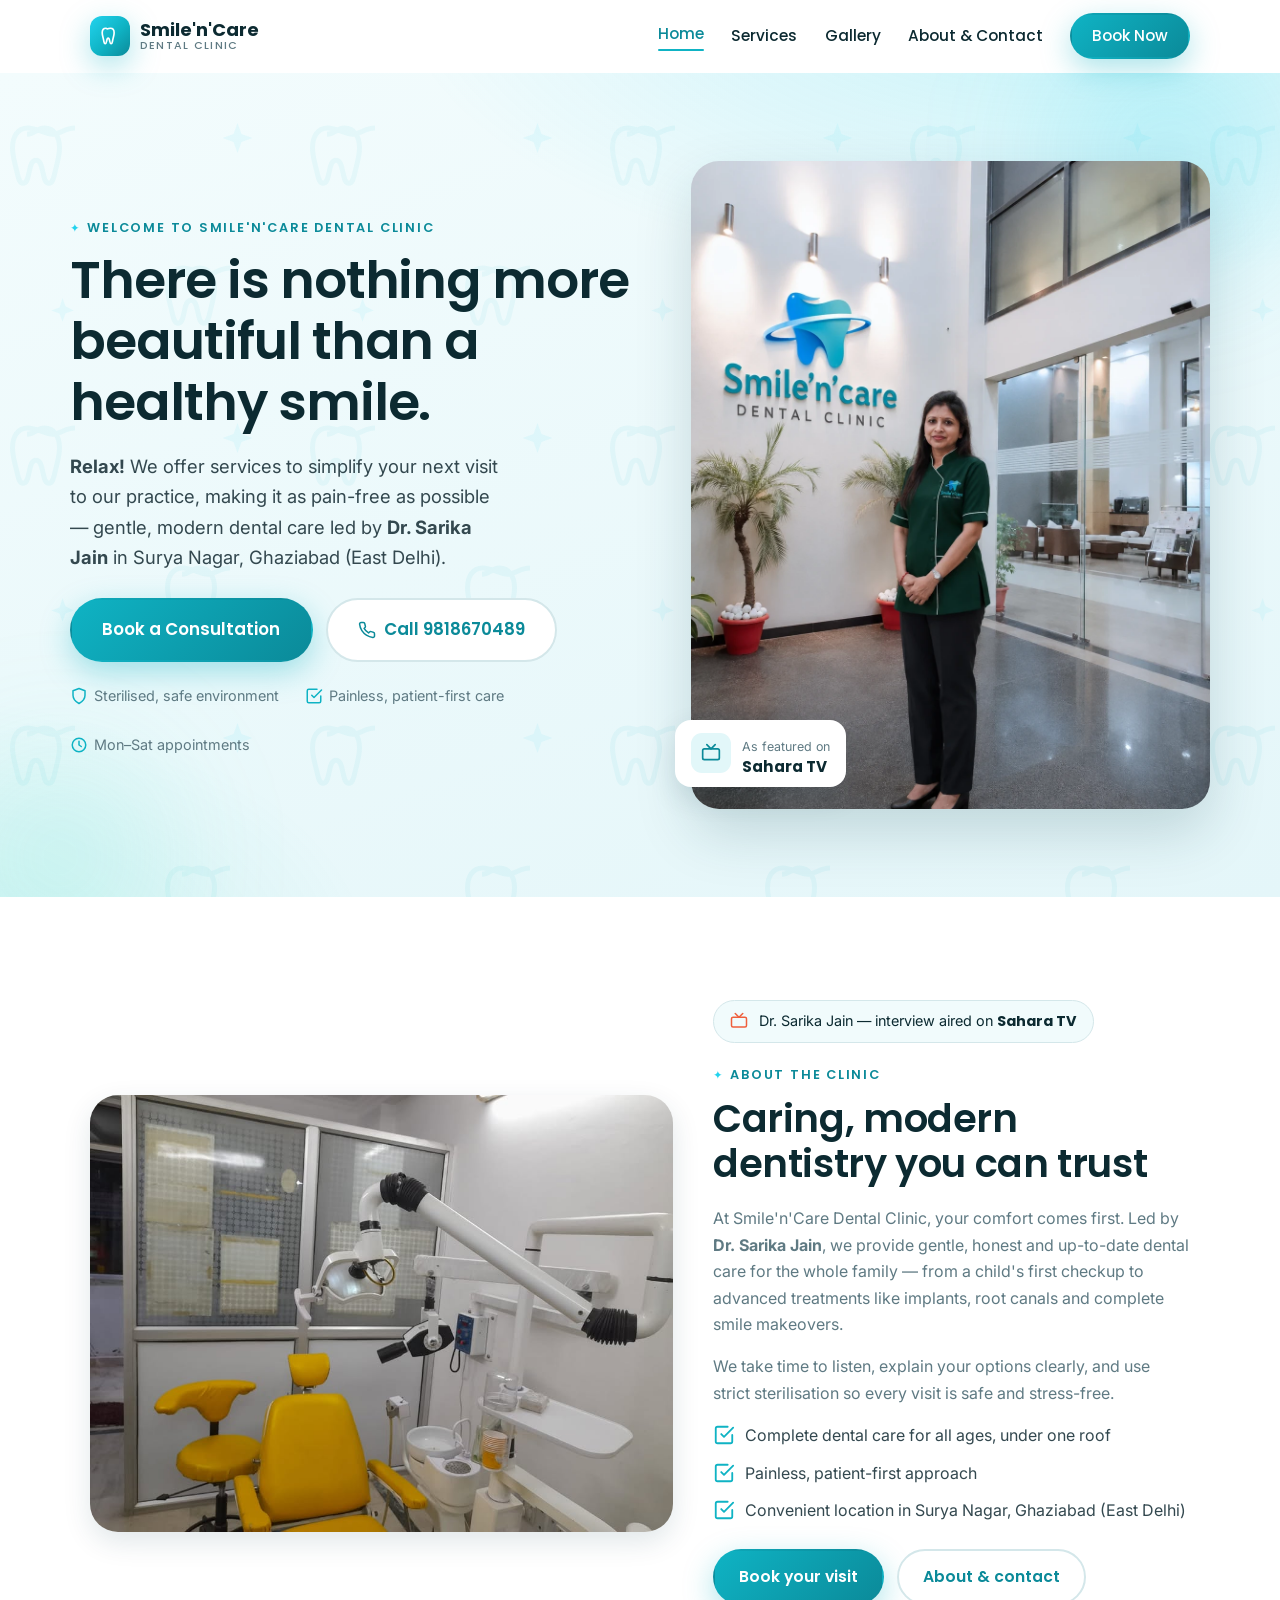
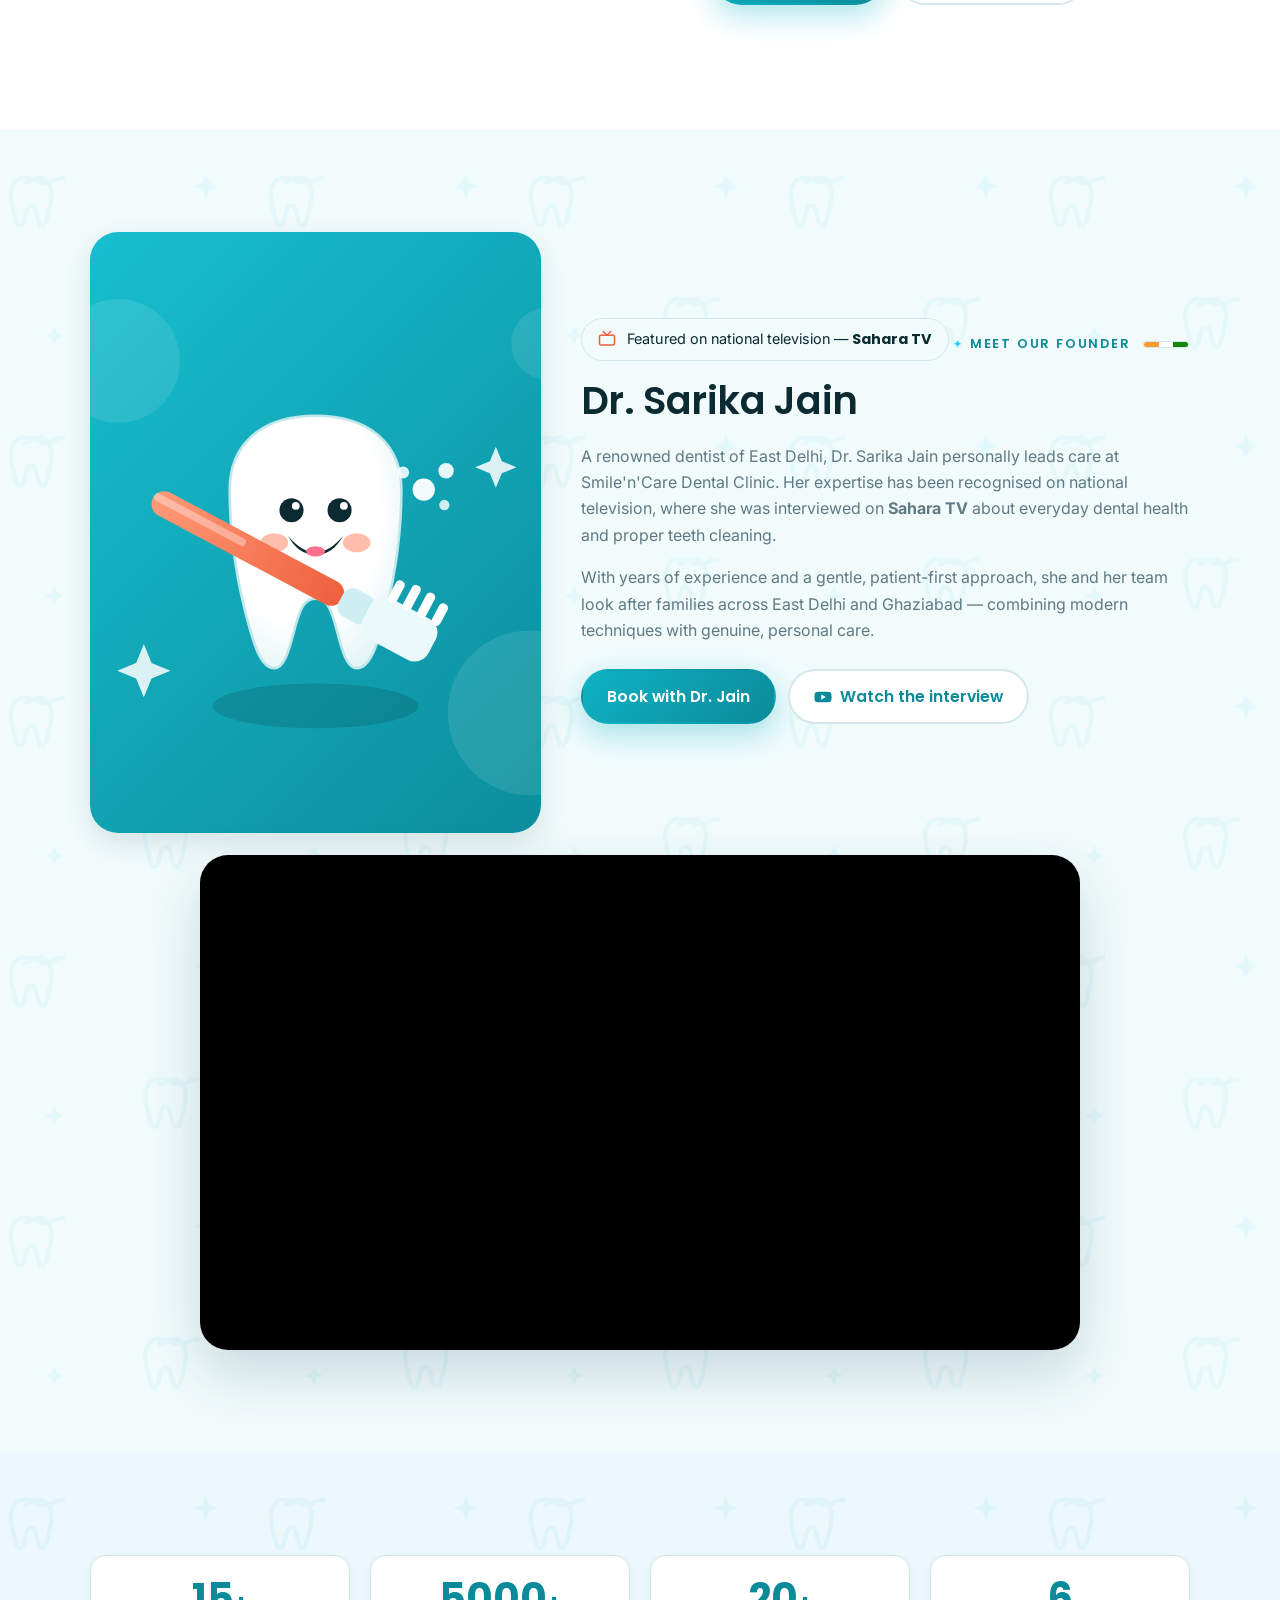
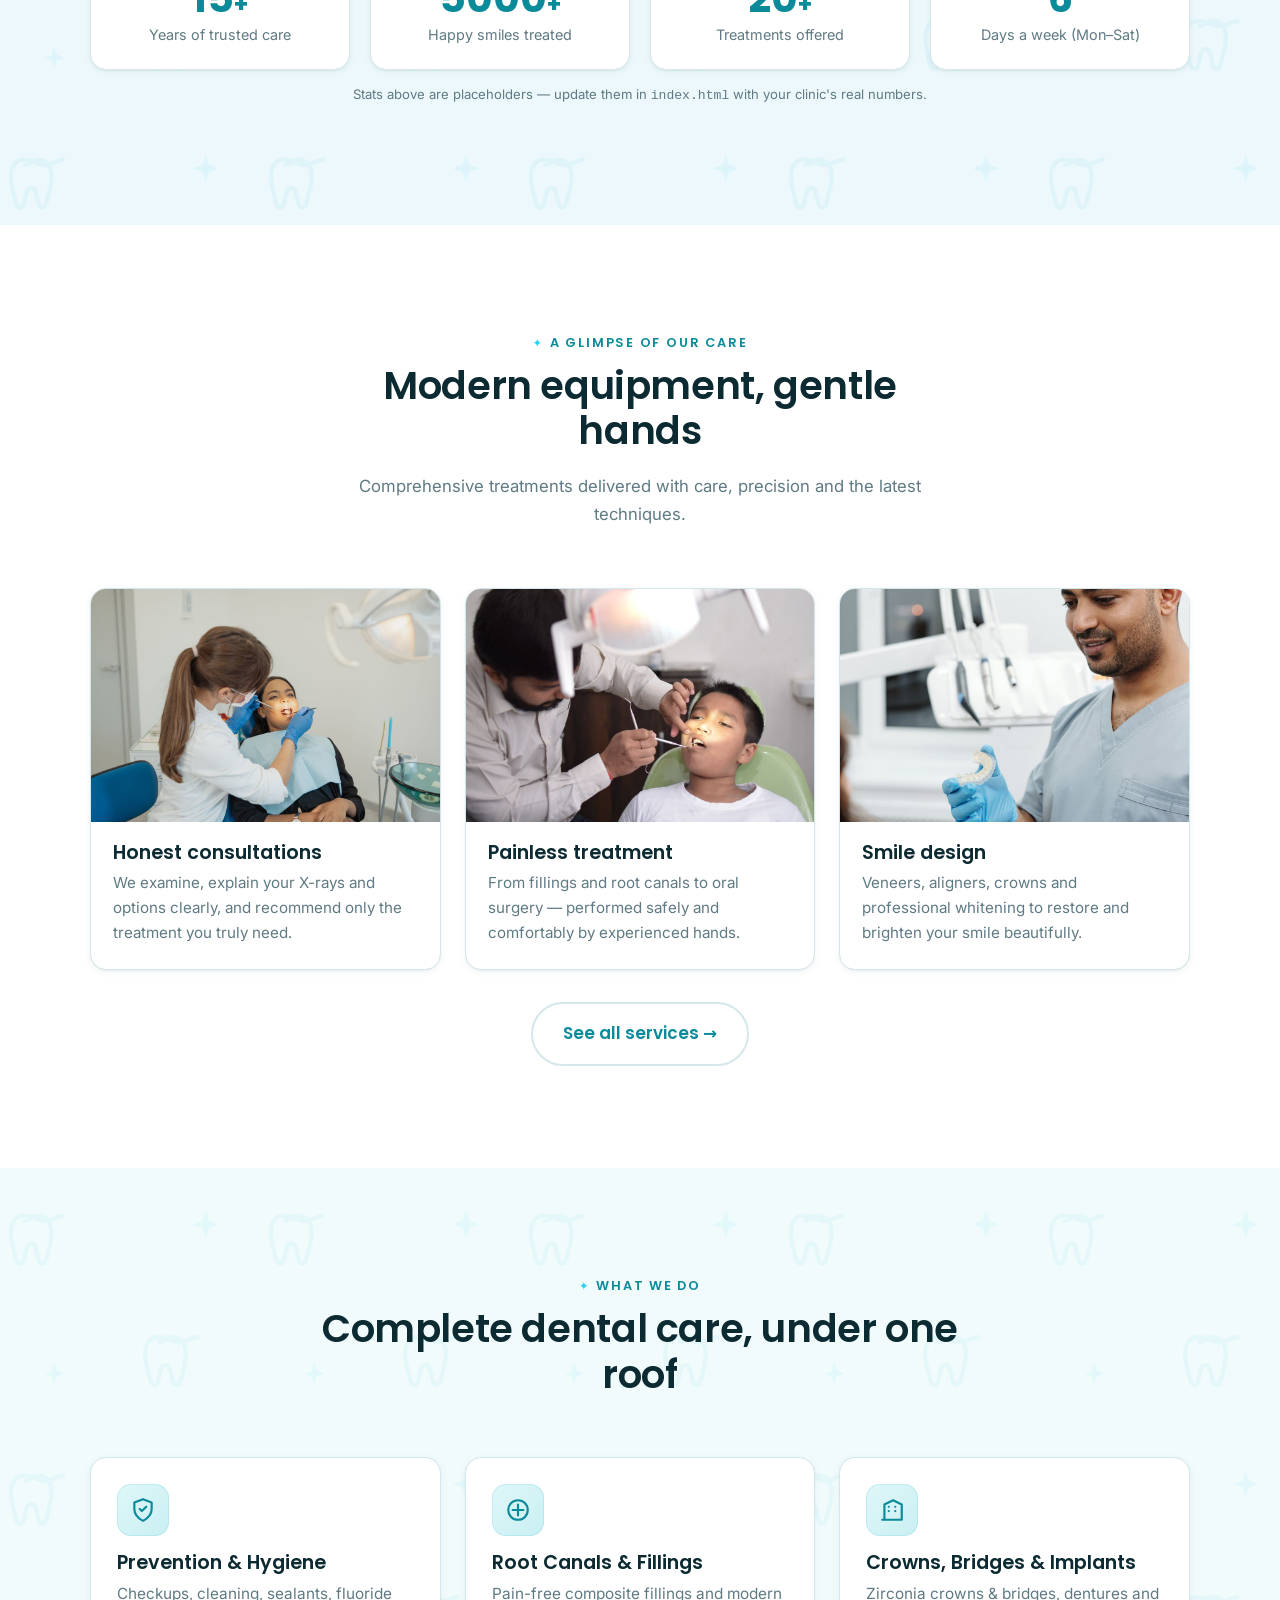
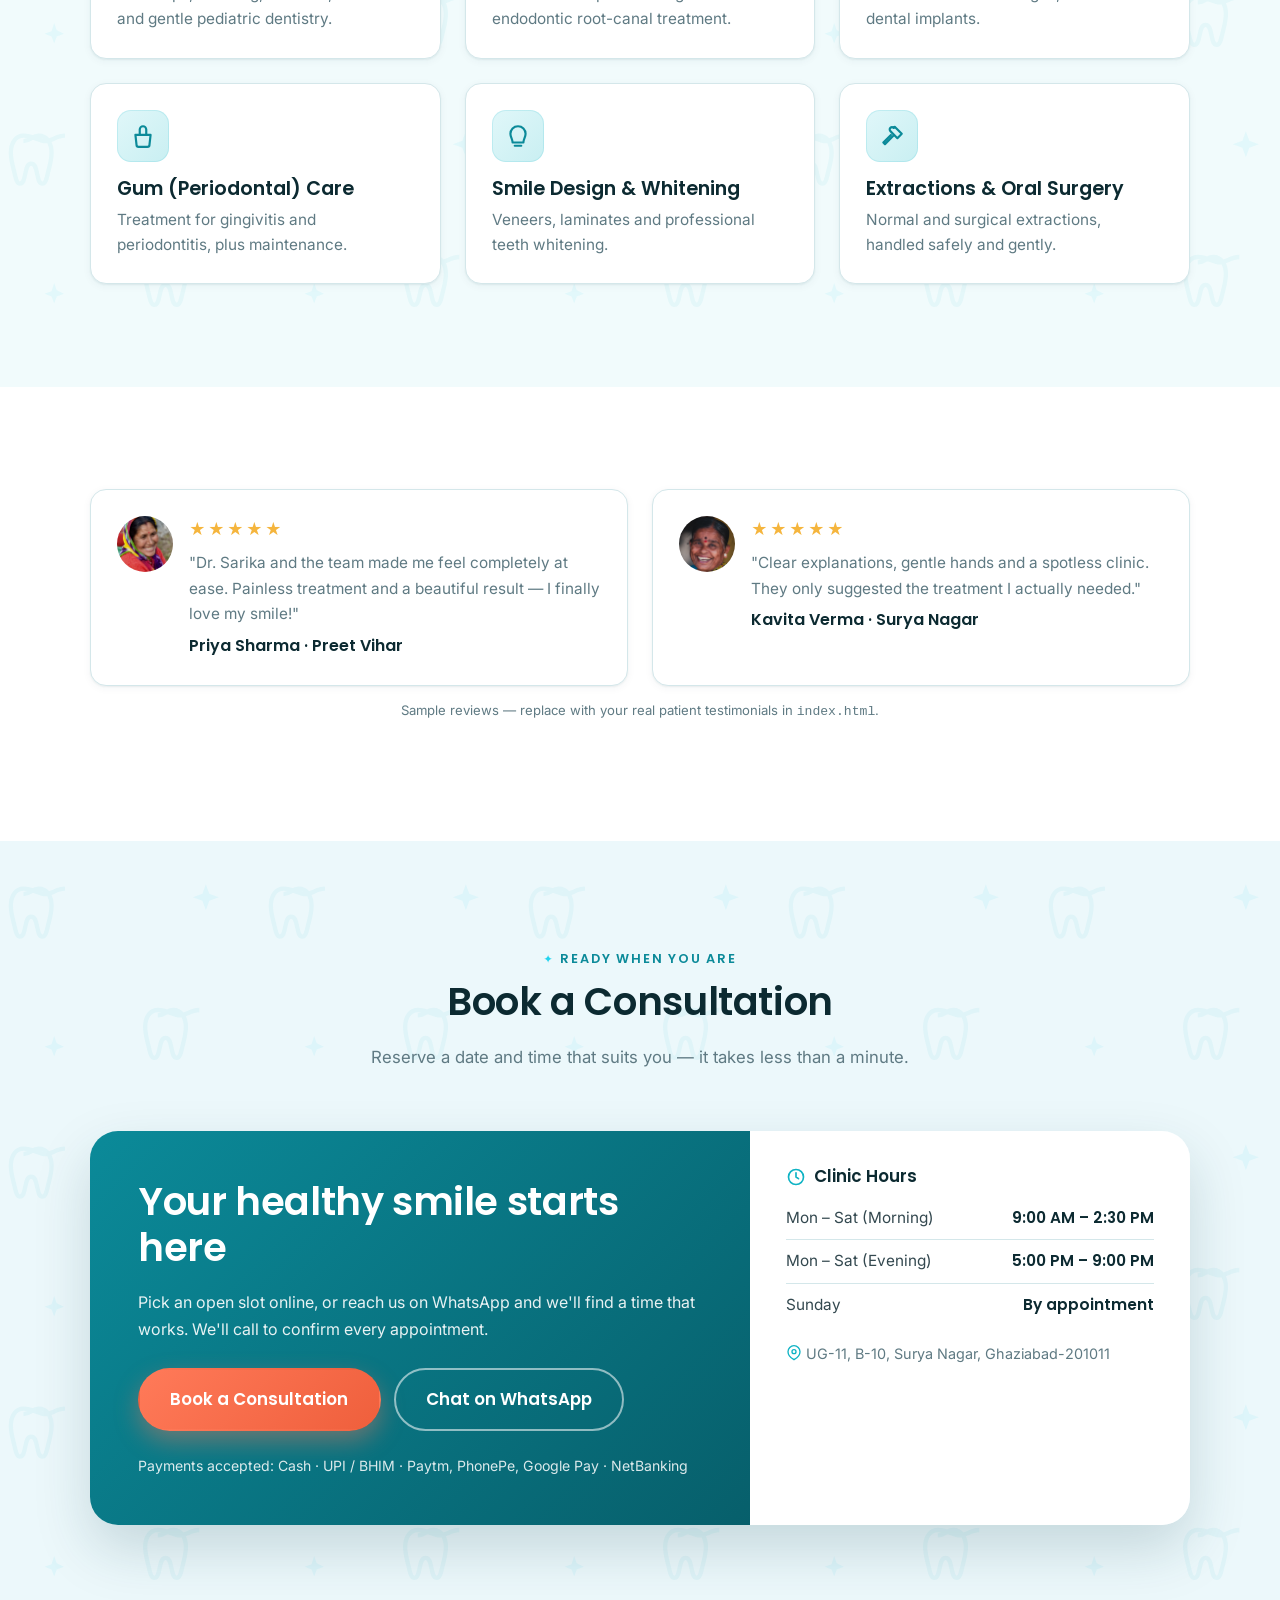
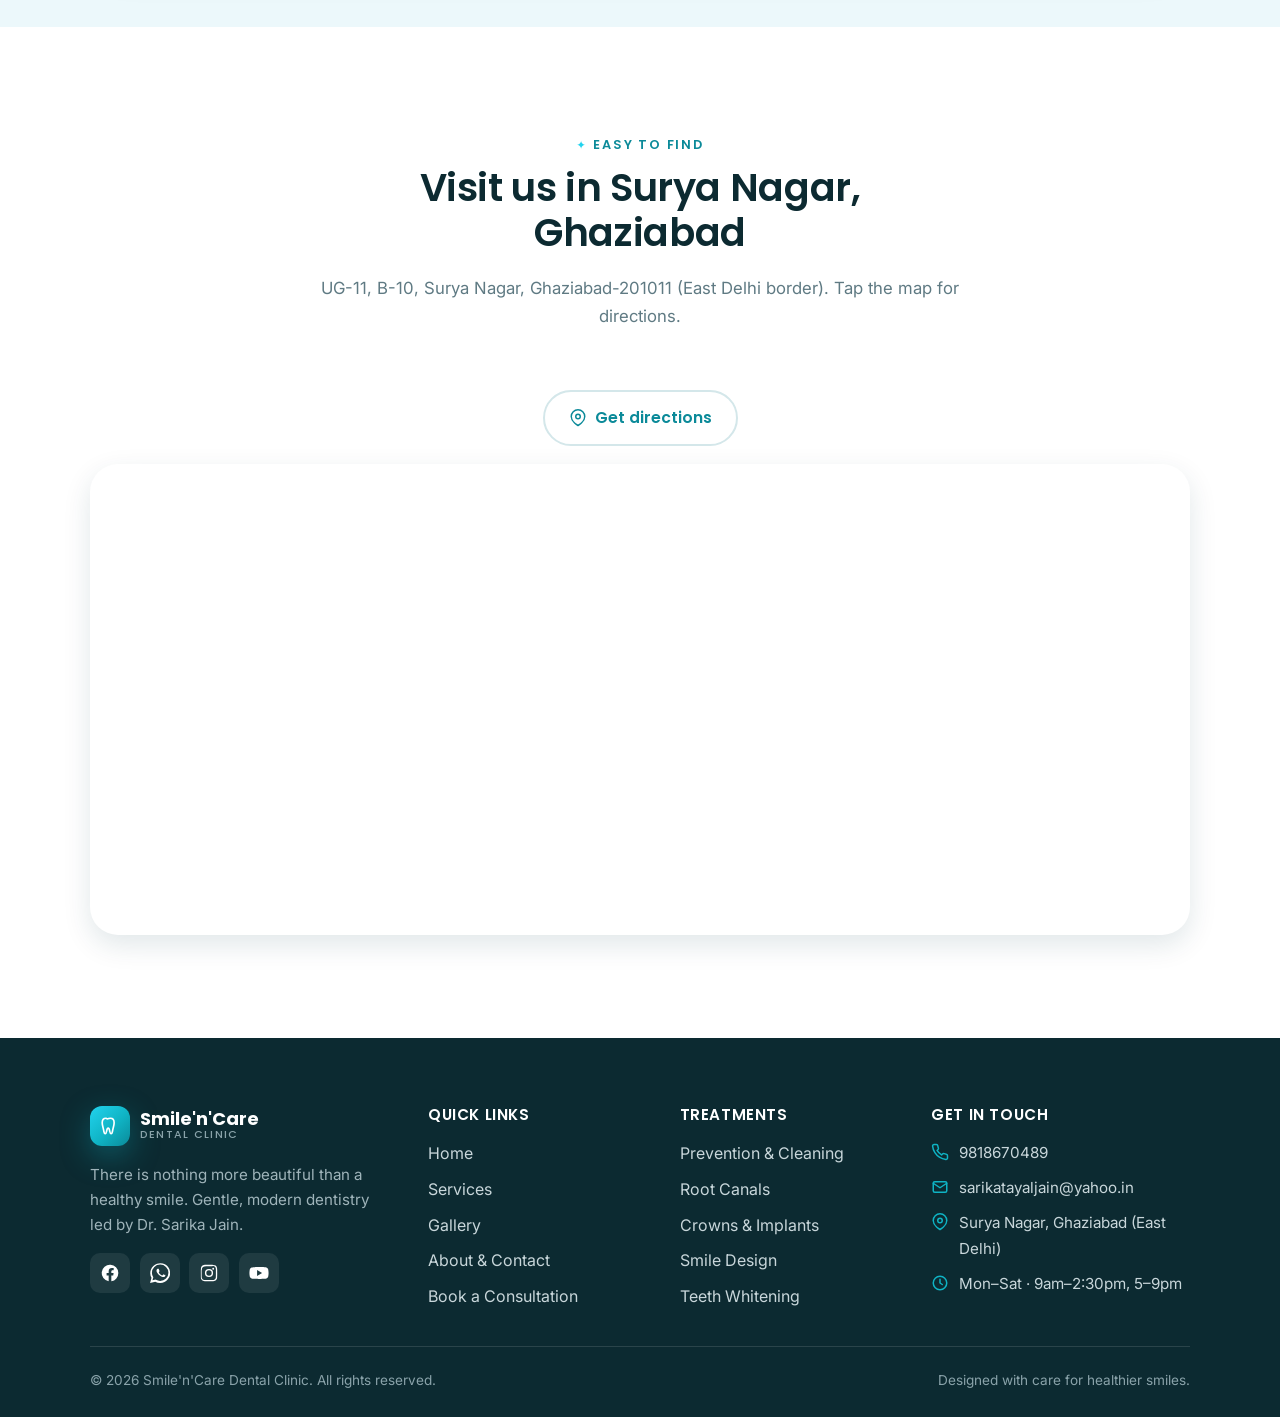
==== index.html @ 19fd8cee "Add tooth-with-toothbrush caricature to the "Meet Dr. Sarika Jain" section Replaces the low-res Saha" ====
<!DOCTYPE html>
<html lang="en">
<head>
  <meta charset="UTF-8" />
  <meta name="viewport" content="width=device-width, initial-scale=1.0" />
  <title>Smile'n'Care Dental Clinic — Gentle, Modern Dental Care led by Dr. Sarika Jain</title>
  <meta name="description" content="Smile'n'Care Dental Clinic in Surya Nagar, Ghaziabad (East Delhi) — gentle, modern dentistry led by Dr. Sarika Jain. Checkups, fillings, root canals, implants, crowns, whitening & smile design. Book your consultation online." />
  <meta name="theme-color" content="#0ea5b7" />
  <link rel="icon" href="assets/favicon.svg" type="image/svg+xml" />
  <meta property="og:title" content="Smile'n'Care Dental Clinic — Dr. Sarika Jain" />
  <meta property="og:description" content="There is nothing more beautiful than a healthy smile. Gentle, modern dental care. Book your consultation online." />
  <meta property="og:type" content="website" />
  <link rel="preconnect" href="https://fonts.googleapis.com" />
  <link rel="preconnect" href="https://fonts.gstatic.com" crossorigin />
  <link href="https://fonts.googleapis.com/css2?family=Inter:wght@400;500;600&family=Poppins:wght@500;600;700&display=swap" rel="stylesheet" />
  <link rel="stylesheet" href="assets/css/styles.css" />
</head>
<body>
  <a class="skip-link" href="#main">Skip to content</a>

  <!-- ============================ HEADER ============================ -->
  <header class="site-header">
    <div class="container nav">
      <a class="brand" href="index.html" aria-label="Smile'n'Care Dental Clinic home">
        <span class="brand-mark">
          <svg viewBox="0 0 24 24" fill="none" stroke="#fff" stroke-width="1.8" stroke-linecap="round" stroke-linejoin="round"><path d="M7.5 3.5C5 3.5 3.5 5.5 3.5 8.5c0 2 .5 3.5 1 5.5.4 1.6.6 3 .9 4.3.2 1 .5 2.2 1.4 2.2 1 0 1.2-1.3 1.5-2.8.3-1.4.5-3.4 1.7-3.4s1.4 2 1.7 3.4c.3 1.5.5 2.8 1.5 2.8.9 0 1.2-1.2 1.4-2.2.3-1.3.5-2.7.9-4.3.5-2 1-3.5 1-5.5 0-3-1.5-5-4-5-1.5 0-2.2.8-3.4.8S9 3.5 7.5 3.5z"/></svg>
        </span>
        <span class="brand-name">Smile'n'Care<small>Dental Clinic</small></span>
      </a>
      <button class="nav-toggle" aria-label="Toggle menu" aria-expanded="false">
        <svg viewBox="0 0 24 24" fill="none" stroke="currentColor" stroke-width="2" stroke-linecap="round"><path d="M4 7h16M4 12h16M4 17h16"/></svg>
      </button>
      <nav class="nav-links" aria-label="Primary">
        <a href="index.html" aria-current="page">Home</a>
        <a href="services.html">Services</a>
        <a href="gallery.html">Gallery</a>
        <a href="about.html">About &amp; Contact</a>
        <a class="btn btn-primary nav-cta" href="book.html">Book Now</a>
      </nav>
    </div>
  </header>

  <main id="main">
    <!-- ============================ HERO ============================ -->
    <section class="hero">
      <div class="container hero-grid">
        <div class="reveal">
          <span class="eyebrow">Welcome to Smile'n'Care Dental Clinic</span>
          <h1>There is nothing more beautiful than a healthy smile.</h1>
          <p class="lead"><strong>Relax!</strong> We offer services to simplify your next visit to our practice, making it as pain-free as possible — gentle, modern dental care led by <strong>Dr. Sarika Jain</strong> in Surya Nagar, Ghaziabad (East Delhi).</p>
          <div class="hero-cta">
            <a class="btn btn-primary btn-lg" href="book.html">Book a Consultation</a>
            <a class="btn btn-ghost btn-lg" href="tel:+919818670489">
              <svg width="18" height="18" viewBox="0 0 24 24" fill="none" stroke="currentColor" stroke-width="2" stroke-linecap="round" stroke-linejoin="round"><path d="M22 16.92v3a2 2 0 0 1-2.18 2 19.79 19.79 0 0 1-8.63-3.07 19.5 19.5 0 0 1-6-6 19.79 19.79 0 0 1-3.07-8.67A2 2 0 0 1 4.11 2h3a2 2 0 0 1 2 1.72c.13.96.36 1.9.7 2.81a2 2 0 0 1-.45 2.11L8.09 9.91a16 16 0 0 0 6 6l1.27-1.27a2 2 0 0 1 2.11-.45c.9.34 1.85.57 2.81.7A2 2 0 0 1 22 16.92z"/></svg>
              Call 9818670489
            </a>
          </div>
          <div class="hero-trust">
            <span><svg viewBox="0 0 24 24" fill="none" stroke="currentColor" stroke-width="2" stroke-linecap="round" stroke-linejoin="round"><path d="M12 2 4 5v6c0 5 3.4 8.5 8 11 4.6-2.5 8-6 8-11V5l-8-3z"/></svg> Sterilised, safe environment</span>
            <span><svg viewBox="0 0 24 24" fill="none" stroke="currentColor" stroke-width="2" stroke-linecap="round" stroke-linejoin="round"><path d="m9 11 3 3L22 4"/><path d="M21 12v7a2 2 0 0 1-2 2H5a2 2 0 0 1-2-2V5a2 2 0 0 1 2-2h11"/></svg> Painless, patient-first care</span>
            <span><svg viewBox="0 0 24 24" fill="none" stroke="currentColor" stroke-width="2" stroke-linecap="round" stroke-linejoin="round"><circle cx="12" cy="12" r="9"/><path d="M12 7v5l3 2"/></svg> Mon–Sat appointments</span>
          </div>
        </div>

        <div class="reveal">
          <div class="hero-photo-wrap">
            <img class="hero-photo" src="assets/images/dr-sarika.webp"
                 alt="Dr. Sarika Jain at Smile'n'Care Dental Clinic" width="1083" height="1445" />
            <div class="hero-float">
              <span class="ico"><svg viewBox="0 0 24 24" fill="none" stroke="currentColor" stroke-width="2" stroke-linecap="round" stroke-linejoin="round"><rect x="2" y="7" width="20" height="13" rx="2"/><path d="m17 2-5 5-5-5"/></svg></span>
              <div><small>As featured on</small><b>Sahara TV</b></div>
            </div>
          </div>
        </div>
      </div>
    </section>

    <!-- ====================== ABOUT THE CLINIC ====================== -->
    <section class="section" id="about">
      <div class="container about-cols">
        <div class="reveal">
          <img class="about-img" src="assets/images/treatment-room.jpg"
               alt="Our dental treatment room at Smile'n'Care Dental Clinic" width="960" height="720" />
        </div>
        <div class="reveal">
          <div class="media-strip">
            <svg viewBox="0 0 24 24" fill="none" stroke="currentColor" stroke-width="2" stroke-linecap="round" stroke-linejoin="round"><rect x="2" y="7" width="20" height="13" rx="2"/><path d="m17 2-5 5-5-5"/></svg>
            <span>Dr. Sarika Jain — interview aired on <b>Sahara TV</b></span>
          </div>
          <span class="eyebrow">About the clinic</span>
          <h2>Caring, modern dentistry you can trust</h2>
          <p class="text-muted">At Smile'n'Care Dental Clinic, your comfort comes first. Led by <strong>Dr. Sarika Jain</strong>, we provide gentle, honest and up-to-date dental care for the whole family — from a child's first checkup to advanced treatments like implants, root canals and complete smile makeovers.</p>
          <p class="text-muted">We take time to listen, explain your options clearly, and use strict sterilisation so every visit is safe and stress-free.</p>
          <ul class="check-list">
            <li><svg viewBox="0 0 24 24" fill="none" stroke="currentColor" stroke-width="2" stroke-linecap="round" stroke-linejoin="round"><path d="m9 11 3 3L22 4"/><path d="M21 12v7a2 2 0 0 1-2 2H5a2 2 0 0 1-2-2V5a2 2 0 0 1 2-2h11"/></svg> Complete dental care for all ages, under one roof</li>
            <li><svg viewBox="0 0 24 24" fill="none" stroke="currentColor" stroke-width="2" stroke-linecap="round" stroke-linejoin="round"><path d="m9 11 3 3L22 4"/><path d="M21 12v7a2 2 0 0 1-2 2H5a2 2 0 0 1-2-2V5a2 2 0 0 1 2-2h11"/></svg> Painless, patient-first approach</li>
            <li><svg viewBox="0 0 24 24" fill="none" stroke="currentColor" stroke-width="2" stroke-linecap="round" stroke-linejoin="round"><path d="m9 11 3 3L22 4"/><path d="M21 12v7a2 2 0 0 1-2 2H5a2 2 0 0 1-2-2V5a2 2 0 0 1 2-2h11"/></svg> Convenient location in Surya Nagar, Ghaziabad (East Delhi)</li>
          </ul>
          <div class="hero-cta">
            <a class="btn btn-primary" href="book.html">Book your visit</a>
            <a class="btn btn-ghost" href="about.html">About &amp; contact</a>
          </div>
        </div>
      </div>
    </section>

    <!-- ================== MEET THE DOCTOR + TV INTERVIEW ============ -->
    <section class="section section--tint" id="doctor">
      <div class="container">
        <div class="doctor-cols">
          <div class="reveal">
            <img class="doctor-photo" src="assets/images/tooth-brush.svg"
                 alt="Smile'n'Care friendly tooth mascot with a toothbrush" width="700" height="700" />
          </div>
          <div class="reveal">
            <div class="media-strip">
              <svg viewBox="0 0 24 24" fill="none" stroke="currentColor" stroke-width="2" stroke-linecap="round" stroke-linejoin="round"><rect x="2" y="7" width="20" height="13" rx="2"/><path d="m17 2-5 5-5-5"/></svg>
              <span>Featured on national television — <b>Sahara TV</b></span>
            </div>
            <span class="eyebrow">Meet our founder <span class="tricolor" aria-hidden="true"></span></span>
            <h2>Dr. Sarika Jain</h2>
            <p class="text-muted">A renowned dentist of East Delhi, Dr. Sarika Jain personally leads care at Smile'n'Care Dental Clinic. Her expertise has been recognised on national television, where she was interviewed on <strong>Sahara TV</strong> about everyday dental health and proper teeth cleaning.</p>
            <p class="text-muted">With years of experience and a gentle, patient-first approach, she and her team look after families across East Delhi and Ghaziabad — combining modern techniques with genuine, personal care.</p>
            <div class="hero-cta">
              <a class="btn btn-primary" href="book.html">Book with Dr. Jain</a>
              <a class="btn btn-ghost" href="https://www.youtube.com/watch?v=WHzWwBuFx0o" target="_blank" rel="noopener">
                <svg width="18" height="18" viewBox="0 0 24 24" fill="currentColor"><path d="M23 7.5a3 3 0 0 0-2.1-2.1C19 4.9 12 4.9 12 4.9s-7 0-8.9.5A3 3 0 0 0 1 7.5 31 31 0 0 0 .5 12 31 31 0 0 0 1 16.5a3 3 0 0 0 2.1 2.1c1.9.5 8.9.5 8.9.5s7 0 8.9-.5a3 3 0 0 0 2.1-2.1A31 31 0 0 0 23.5 12 31 31 0 0 0 23 7.5zM9.7 15.5v-7l6 3.5z"/></svg>
                Watch the interview
              </a>
            </div>
          </div>
        </div>

        <div class="video-wrap reveal">
          <iframe src="https://www.youtube-nocookie.com/embed/WHzWwBuFx0o?rel=0"
                  title="Dr. Sarika Jain — television interview"
                  loading="lazy"
                  allow="accelerometer; clipboard-write; encrypted-media; gyroscope; picture-in-picture; web-share"
                  referrerpolicy="strict-origin-when-cross-origin"
                  allowfullscreen></iframe>
        </div>
      </div>
    </section>

    <!-- ============================ STATS =========================== -->
    <section class="section section--soft">
      <div class="container">
        <div class="stats">
          <div class="stat reveal"><div class="num">15<span style="font-size:.6em">+</span></div><div class="label">Years of trusted care</div></div>
          <div class="stat reveal"><div class="num">5000<span style="font-size:.6em">+</span></div><div class="label">Happy smiles treated</div></div>
          <div class="stat reveal"><div class="num">20<span style="font-size:.6em">+</span></div><div class="label">Treatments offered</div></div>
          <div class="stat reveal"><div class="num">6</div><div class="label">Days a week (Mon–Sat)</div></div>
        </div>
        <p class="center text-muted" style="margin-top:14px;font-size:.82rem">Stats above are placeholders — update them in <code>index.html</code> with your clinic's real numbers.</p>
      </div>
    </section>

    <!-- ====================== GLIMPSE OF CARE (photos) ============== -->
    <section class="section">
      <div class="container">
        <div class="section-head reveal">
          <span class="eyebrow">A glimpse of our care</span>
          <h2>Modern equipment, gentle hands</h2>
          <p>Comprehensive treatments delivered with care, precision and the latest techniques.</p>
        </div>
        <div class="grid grid-3">
          <article class="card photo-card reveal">
            <img src="assets/images/consultation.jpg" alt="Dentist examining a patient at the clinic" width="980" height="653" />
            <div class="photo-body">
              <h3>Honest consultations</h3>
              <p>We examine, explain your X-rays and options clearly, and recommend only the treatment you truly need.</p>
            </div>
          </article>
          <article class="card photo-card reveal">
            <img src="assets/images/procedure.jpg" alt="Dentist gently examining a child's teeth" width="980" height="653" />
            <div class="photo-body">
              <h3>Painless treatment</h3>
              <p>From fillings and root canals to oral surgery — performed safely and comfortably by experienced hands.</p>
            </div>
          </article>
          <article class="card photo-card reveal">
            <img src="assets/images/team-care.jpg" alt="Patient fitting a clear dental aligner" width="980" height="653" />
            <div class="photo-body">
              <h3>Smile design</h3>
              <p>Veneers, aligners, crowns and professional whitening to restore and brighten your smile beautifully.</p>
            </div>
          </article>
        </div>
        <div class="center mt-2 reveal">
          <a class="btn btn-ghost btn-lg" href="services.html">See all services →</a>
        </div>
      </div>
    </section>

    <!-- ====================== SERVICES SNAPSHOT ===================== -->
    <section class="section section--tint">
      <div class="container">
        <div class="section-head reveal">
          <span class="eyebrow">What we do</span>
          <h2>Complete dental care, under one roof</h2>
        </div>
        <div class="grid grid-3">
          <article class="card reveal">
            <div class="card-ico"><svg viewBox="0 0 24 24" fill="none" stroke="currentColor" stroke-width="2" stroke-linecap="round" stroke-linejoin="round"><path d="M12 2 4 5v6c0 5 3.4 8.5 8 11 4.6-2.5 8-6 8-11V5l-8-3z"/><path d="m9 11 2 2 4-4"/></svg></div>
            <h3>Prevention &amp; Hygiene</h3>
            <p>Checkups, cleaning, sealants, fluoride and gentle pediatric dentistry.</p>
          </article>
          <article class="card reveal">
            <div class="card-ico"><svg viewBox="0 0 24 24" fill="none" stroke="currentColor" stroke-width="2" stroke-linecap="round" stroke-linejoin="round"><circle cx="12" cy="12" r="9"/><path d="M12 7v10M7 12h10"/></svg></div>
            <h3>Root Canals &amp; Fillings</h3>
            <p>Pain-free composite fillings and modern endodontic root-canal treatment.</p>
          </article>
          <article class="card reveal">
            <div class="card-ico"><svg viewBox="0 0 24 24" fill="none" stroke="currentColor" stroke-width="2" stroke-linecap="round" stroke-linejoin="round"><path d="M3 21h18M5 21V7l8-4 8 4v14M9 9h.01M15 9h.01M9 13h.01M15 13h.01"/></svg></div>
            <h3>Crowns, Bridges &amp; Implants</h3>
            <p>Zirconia crowns &amp; bridges, dentures and dental implants.</p>
          </article>
          <article class="card reveal">
            <div class="card-ico"><svg viewBox="0 0 24 24" fill="none" stroke="currentColor" stroke-width="2" stroke-linecap="round" stroke-linejoin="round"><path d="M9 11V6a3 3 0 0 1 6 0v5"/><path d="M5 11h14l-1 9a2 2 0 0 1-2 2H8a2 2 0 0 1-2-2l-1-9z"/></svg></div>
            <h3>Gum (Periodontal) Care</h3>
            <p>Treatment for gingivitis and periodontitis, plus maintenance.</p>
          </article>
          <article class="card reveal">
            <div class="card-ico"><svg viewBox="0 0 24 24" fill="none" stroke="currentColor" stroke-width="2" stroke-linecap="round" stroke-linejoin="round"><path d="M12 3c4 0 7 3 7 7 0 3-2 5-2 8H7c0-3-2-5-2-8 0-4 3-7 7-7z"/><path d="M9 21h6"/></svg></div>
            <h3>Smile Design &amp; Whitening</h3>
            <p>Veneers, laminates and professional teeth whitening.</p>
          </article>
          <article class="card reveal">
            <div class="card-ico"><svg viewBox="0 0 24 24" fill="none" stroke="currentColor" stroke-width="2" stroke-linecap="round" stroke-linejoin="round"><path d="M14.5 3.5 21 10l-4 4-6.5-6.5a2.1 2.1 0 0 1 0-3 2.1 2.1 0 0 1 3 0z"/><path d="m11 11-7 7 1.5 1.5L13 12"/></svg></div>
            <h3>Extractions &amp; Oral Surgery</h3>
            <p>Normal and surgical extractions, handled safely and gently.</p>
          </article>
        </div>
      </div>
    </section>

    <!-- ====================== TESTIMONIAL =========================== -->
    <section class="section">
      <div class="container">
        <div class="grid grid-2">
          <div class="card reveal testi-card">
            <img src="assets/images/patient.jpg" alt="Happy patient" />
            <div>
              <div class="stars">★★★★★</div>
              <p class="text-muted" style="margin:.5rem 0 0">"Dr. Sarika and the team made me feel completely at ease. Painless treatment and a beautiful result — I finally love my smile!"</p>
              <div class="who">Priya Sharma · Preet Vihar</div>
            </div>
          </div>
          <div class="card reveal testi-card">
            <img src="assets/images/patient2.jpg" alt="Happy patient" />
            <div>
              <div class="stars">★★★★★</div>
              <p class="text-muted" style="margin:.5rem 0 0">"Clear explanations, gentle hands and a spotless clinic. They only suggested the treatment I actually needed."</p>
              <div class="who">Kavita Verma · Surya Nagar</div>
            </div>
          </div>
        </div>
        <p class="center text-muted" style="margin-top:14px;font-size:.82rem">Sample reviews — replace with your real patient testimonials in <code>index.html</code>.</p>
      </div>
    </section>

    <!-- ====================== BOOK A CONSULTATION (below) =========== -->
    <section class="section section--soft" id="book-consultation">
      <div class="container">
        <div class="section-head reveal">
          <span class="eyebrow">Ready when you are</span>
          <h2>Book a Consultation</h2>
          <p>Reserve a date and time that suits you — it takes less than a minute.</p>
        </div>

        <div class="book-cta-grid reveal">
          <div class="book-cta-main">
            <h2>Your healthy smile starts here</h2>
            <p>Pick an open slot online, or reach us on WhatsApp and we'll find a time that works. We'll call to confirm every appointment.</p>
            <div class="hero-cta">
              <a class="btn btn-accent btn-lg" href="book.html">Book a Consultation</a>
              <a class="btn btn-outline-white btn-lg" href="https://wa.me/919818670489" target="_blank" rel="noopener">Chat on WhatsApp</a>
            </div>
            <p style="margin:1.2rem 0 0;font-size:.88rem;color:rgba(255,255,255,.85)">Payments accepted: Cash · UPI / BHIM · Paytm, PhonePe, Google Pay · NetBanking</p>
          </div>
          <div class="book-cta-side">
            <h3>
              <svg viewBox="0 0 24 24" fill="none" stroke="currentColor" stroke-width="2" stroke-linecap="round" stroke-linejoin="round"><circle cx="12" cy="12" r="9"/><path d="M12 7v5l3 2"/></svg>
              Clinic Hours
            </h3>
            <table class="hours-table" style="margin-top:.4rem">
              <tr><td>Mon – Sat (Morning)</td><td>9:00 AM – 2:30 PM</td></tr>
              <tr><td>Mon – Sat (Evening)</td><td>5:00 PM – 9:00 PM</td></tr>
              <tr><td>Sunday</td><td>By appointment</td></tr>
            </table>
            <p class="muted-note" style="margin-top:1rem">
              <svg width="16" height="16" viewBox="0 0 24 24" fill="none" stroke="var(--primary)" stroke-width="2" style="vertical-align:-2px"><path d="M21 10c0 7-9 12-9 12s-9-5-9-12a9 9 0 0 1 18 0z"/><circle cx="12" cy="10" r="3"/></svg>
              UG-11, B-10, Surya Nagar, Ghaziabad-201011
            </p>
          </div>
        </div>
      </div>
    </section>

    <!-- ====================== FIND US (map) ========================= -->
    <section class="section" id="find-us">
      <div class="container">
        <div class="section-head reveal">
          <span class="eyebrow">Easy to find</span>
          <h2>Visit us in Surya Nagar, Ghaziabad</h2>
          <p>UG-11, B-10, Surya Nagar, Ghaziabad-201011 (East Delhi border). Tap the map for directions.</p>
        </div>
        <a class="btn btn-ghost reveal" style="display:flex;width:max-content;margin:0 auto 18px" href="https://maps.google.com/maps?ll=28.664349,77.322774&z=15&q=UG-11%2C%20B-10%20SURYA%20NAGAR%20GHAZIABAD" target="_blank" rel="noopener">
          <svg width="18" height="18" viewBox="0 0 24 24" fill="none" stroke="currentColor" stroke-width="2" stroke-linecap="round" stroke-linejoin="round"><path d="M21 10c0 7-9 12-9 12s-9-5-9-12a9 9 0 0 1 18 0z"/><circle cx="12" cy="10" r="3"/></svg>
          Get directions
        </a>
        <iframe class="home-map reveal"
                title="Smile'n'Care Dental Clinic — Surya Nagar, Ghaziabad"
                src="https://maps.google.com/maps?ll=28.664349,77.322774&z=15&output=embed&q=UG-11%2C%20B-10%20SURYA%20NAGAR%20GHAZIABAD"
                loading="lazy" referrerpolicy="no-referrer-when-downgrade"></iframe>
      </div>
    </section>
  </main>

  <!-- ============================ FOOTER =========================== -->
  <footer class="site-footer">
    <div class="container">
      <div class="footer-grid">
        <div class="footer-brand">
          <a class="brand" href="index.html">
            <span class="brand-mark"><svg viewBox="0 0 24 24" fill="none" stroke="#fff" stroke-width="1.8" stroke-linecap="round" stroke-linejoin="round"><path d="M7.5 3.5C5 3.5 3.5 5.5 3.5 8.5c0 2 .5 3.5 1 5.5.4 1.6.6 3 .9 4.3.2 1 .5 2.2 1.4 2.2 1 0 1.2-1.3 1.5-2.8.3-1.4.5-3.4 1.7-3.4s1.4 2 1.7 3.4c.3 1.5.5 2.8 1.5 2.8.9 0 1.2-1.2 1.4-2.2.3-1.3.5-2.7.9-4.3.5-2 1-3.5 1-5.5 0-3-1.5-5-4-5-1.5 0-2.2.8-3.4.8S9 3.5 7.5 3.5z"/></svg></span>
            <span class="brand-name">Smile'n'Care<small>Dental Clinic</small></span>
          </a>
          <p>There is nothing more beautiful than a healthy smile. Gentle, modern dentistry led by Dr. Sarika Jain.</p>
          <div class="socials">
            <a href="https://facebook.com/dental.clinic.east.delhi" target="_blank" rel="noopener" aria-label="Facebook"><svg viewBox="0 0 24 24" fill="currentColor"><path d="M22 12a10 10 0 1 0-11.6 9.9v-7H7.9V12h2.5V9.8c0-2.5 1.5-3.9 3.8-3.9 1.1 0 2.2.2 2.2.2v2.5h-1.2c-1.2 0-1.6.8-1.6 1.6V12h2.7l-.4 2.9h-2.3v7A10 10 0 0 0 22 12z"/></svg></a>
            <a href="https://wa.me/919818670489" target="_blank" rel="noopener" aria-label="WhatsApp"><svg viewBox="0 0 24 24" fill="currentColor"><path d="M.1 24l1.7-6.2A11.9 11.9 0 1 1 12 24a11.9 11.9 0 0 1-5.7-1.5L.1 24zM6.8 20l.4.2a9.9 9.9 0 0 0 5 1.4 9.9 9.9 0 1 0-9.9-9.9c0 1.9.5 3.6 1.5 5.1l.2.4-1 3.6 3.8-1zm11.4-5.5c-.2-.1-1.5-.7-1.7-.8-.2-.1-.4-.1-.6.1l-.8 1c-.2.2-.3.2-.5.1a8 8 0 0 1-2.4-1.5 9 9 0 0 1-1.6-2.1c-.2-.3 0-.4.1-.6l.5-.5c.1-.2.2-.3.2-.5s0-.4-.1-.5l-.8-1.9c-.2-.5-.4-.4-.6-.4h-.5c-.2 0-.5.1-.7.3-.2.3-.9.9-.9 2.2s.9 2.5 1.1 2.7c.1.2 1.9 2.9 4.6 4 .6.3 1.1.5 1.5.6.6.2 1.2.2 1.6.1.5-.1 1.5-.6 1.7-1.2.2-.6.2-1.1.1-1.2 0-.1-.2-.2-.5-.3z"/></svg></a>
            <a href="https://www.instagram.com/" target="_blank" rel="noopener" aria-label="Instagram"><svg viewBox="0 0 24 24" fill="currentColor"><path d="M12 2.2c3.2 0 3.6 0 4.9.07 1.2.06 1.8.25 2.2.42.55.21.95.47 1.37.89.42.42.68.82.89 1.37.17.4.36 1 .42 2.2.06 1.3.07 1.7.07 4.9s0 3.6-.07 4.9c-.06 1.2-.25 1.8-.42 2.2a3.7 3.7 0 0 1-.89 1.37 3.7 3.7 0 0 1-1.37.89c-.4.17-1 .36-2.2.42-1.3.06-1.7.07-4.9.07s-3.6 0-4.9-.07c-1.2-.06-1.8-.25-2.2-.42a3.7 3.7 0 0 1-1.37-.89 3.7 3.7 0 0 1-.89-1.37c-.17-.4-.36-1-.42-2.2C2.2 15.6 2.2 15.2 2.2 12s0-3.6.07-4.9c.06-1.2.25-1.8.42-2.2.21-.55.47-.95.89-1.37.42-.42.82-.68 1.37-.89.4-.17 1-.36 2.2-.42C8.4 2.2 8.8 2.2 12 2.2zm0 1.8c-3.1 0-3.5 0-4.7.07-.9.04-1.4.2-1.7.32-.43.17-.74.37-1.06.69-.32.32-.52.63-.69 1.06-.12.3-.28.8-.32 1.7C3.2 8.5 3.2 8.9 3.2 12s0 3.5.07 4.7c.04.9.2 1.4.32 1.7.17.43.37.74.69 1.06.32.32.63.52 1.06.69.3.12.8.28 1.7.32 1.2.07 1.6.07 4.7.07s3.5 0 4.7-.07c.9-.04 1.4-.2 1.7-.32.43-.17.74-.37 1.06-.69.32-.32.52-.63.69-1.06.12-.3.28-.8.32-1.7.07-1.2.07-1.6.07-4.7s0-3.5-.07-4.7c-.04-.9-.2-1.4-.32-1.7a2.9 2.9 0 0 0-.69-1.06 2.9 2.9 0 0 0-1.06-.69c-.3-.12-.8-.28-1.7-.32C15.5 4 15.1 4 12 4zm0 3.1a4.9 4.9 0 1 1 0 9.8 4.9 4.9 0 0 1 0-9.8zm0 8.1a3.2 3.2 0 1 0 0-6.4 3.2 3.2 0 0 0 0 6.4zm6.2-8.3a1.15 1.15 0 1 1-2.3 0 1.15 1.15 0 0 1 2.3 0z"/></svg></a>
            <a href="https://www.youtube.com/@sarikajain3560" target="_blank" rel="noopener" aria-label="YouTube"><svg viewBox="0 0 24 24" fill="currentColor"><path d="M23 7.5a3 3 0 0 0-2.1-2.1C19 4.9 12 4.9 12 4.9s-7 0-8.9.5A3 3 0 0 0 1 7.5 31 31 0 0 0 .5 12 31 31 0 0 0 1 16.5a3 3 0 0 0 2.1 2.1c1.9.5 8.9.5 8.9.5s7 0 8.9-.5a3 3 0 0 0 2.1-2.1A31 31 0 0 0 23.5 12 31 31 0 0 0 23 7.5zM9.7 15.5v-7l6 3.5z"/></svg></a>
          </div>
        </div>
        <div>
          <h4>Quick Links</h4>
          <div class="footer-links">
            <a href="index.html">Home</a>
            <a href="services.html">Services</a>
            <a href="gallery.html">Gallery</a>
            <a href="about.html">About &amp; Contact</a>
            <a href="book.html">Book a Consultation</a>
          </div>
        </div>
        <div>
          <h4>Treatments</h4>
          <div class="footer-links">
            <a href="services.html#prevention">Prevention &amp; Cleaning</a>
            <a href="services.html#endodontics">Root Canals</a>
            <a href="services.html#prosthesis">Crowns &amp; Implants</a>
            <a href="services.html#smile">Smile Design</a>
            <a href="services.html#whitening">Teeth Whitening</a>
          </div>
        </div>
        <div>
          <h4>Get in touch</h4>
          <div class="foot-contact">
            <a href="tel:+919818670489"><svg viewBox="0 0 24 24" fill="none" stroke="currentColor" stroke-width="2" stroke-linecap="round" stroke-linejoin="round"><path d="M22 16.92v3a2 2 0 0 1-2.18 2 19.79 19.79 0 0 1-8.63-3.07 19.5 19.5 0 0 1-6-6 19.79 19.79 0 0 1-3.07-8.67A2 2 0 0 1 4.11 2h3a2 2 0 0 1 2 1.72c.13.96.36 1.9.7 2.81a2 2 0 0 1-.45 2.11L8.09 9.91a16 16 0 0 0 6 6l1.27-1.27a2 2 0 0 1 2.11-.45c.9.34 1.85.57 2.81.7A2 2 0 0 1 22 16.92z"/></svg> 9818670489</a>
            <a href="mailto:sarikatayaljain@yahoo.in"><svg viewBox="0 0 24 24" fill="none" stroke="currentColor" stroke-width="2" stroke-linecap="round" stroke-linejoin="round"><rect x="3" y="5" width="18" height="14" rx="2"/><path d="m3 7 9 6 9-6"/></svg> sarikatayaljain@yahoo.in</a>
            <span><svg viewBox="0 0 24 24" fill="none" stroke="currentColor" stroke-width="2" stroke-linecap="round" stroke-linejoin="round"><path d="M21 10c0 7-9 12-9 12s-9-5-9-12a9 9 0 0 1 18 0z"/><circle cx="12" cy="10" r="3"/></svg> Surya Nagar, Ghaziabad (East Delhi)</span>
            <span><svg viewBox="0 0 24 24" fill="none" stroke="currentColor" stroke-width="2" stroke-linecap="round" stroke-linejoin="round"><circle cx="12" cy="12" r="9"/><path d="M12 7v5l3 2"/></svg> Mon–Sat · 9am–2:30pm, 5–9pm</span>
          </div>
        </div>
      </div>
      <div class="footer-bottom">
        <span>© <span data-year>2026</span> Smile'n'Care Dental Clinic. All rights reserved.</span>
        <span>Designed with care for healthier smiles.</span>
      </div>
    </div>
  </footer>

  <script src="assets/js/config.js"></script>
  <script src="assets/js/main.js"></script>
</body>
</html>
---- assets/css/styles.css ----
/* =====================================================================
   Smile'n'Care Dental Clinic — stylesheet
   ===================================================================== */

:root {
  --primary: #0fb3c4;
  --primary-dark: #0b8a99;
  --primary-darker: #075f6b;
  --primary-light: #e2f7f9;
  --primary-tint: #f1fbfc;
  --cyan: #22d3ee;        /* bright dental cyan */
  --mint: #6ee7d6;        /* fresh mint */
  --aqua: #2dd4bf;        /* aqua-teal */
  --accent: #ff7a59;
  --accent-dark: #ef5f3c;
  --ink: #0c2a31;
  --body: #33484f;
  --muted: #5f7a83;
  --bg: #ffffff;
  --bg-soft: #ecf8fb;     /* cooler */
  --border: #d4e7ea;
  --white: #ffffff;
  --shadow-sm: 0 1px 2px rgba(8, 60, 70, .06), 0 2px 8px rgba(8, 60, 70, .05);
  --shadow-md: 0 10px 28px rgba(8, 60, 70, .12);
  --shadow-lg: 0 24px 56px rgba(8, 60, 70, .17);
  --glow: 0 10px 30px rgba(15, 179, 196, .35);
  /* dental gradients */
  --grad-brand: linear-gradient(135deg, var(--cyan), var(--primary) 55%, var(--primary-dark));
  --grad-deep: linear-gradient(135deg, var(--primary-dark), var(--primary-darker));
  --grad-soft: linear-gradient(160deg, #f3fcfd, #e4f6f9);
  /* faint tooth + sparkle motif (used as subtle section background) */
  --dental-motif: url("data:image/svg+xml,%3Csvg xmlns='http://www.w3.org/2000/svg' width='120' height='120' viewBox='0 0 120 120'%3E%3Cg fill='none' stroke='%230fb3c4' stroke-opacity='0.06' stroke-width='2'%3E%3Cpath d='M30 22c-4 0-6 2.5-9 2.5S15 22 11 22c-4 0-6 3.5-6 8 0 3 .8 5.6 1.6 8.8.6 2.5 1 5.3 2.6 5.3 1.6 0 1.9-2 2.4-4.2.5-2.2.8-5 2.8-5s2.3 2.8 2.8 5c.5 2.2.8 4.2 2.4 4.2 1.6 0 2-2.8 2.6-5.3.8-3.2 1.6-5.8 1.6-8.8 0-4.5-2-8-6-8-3 0-3.6 2.5-7 2.5'/%3E%3Cpath d='M92 78c-4 0-6 2.5-9 2.5S77 78 73 78c-4 0-6 3.5-6 8 0 3 .8 5.6 1.6 8.8.6 2.5 1 5.3 2.6 5.3 1.6 0 1.9-2 2.4-4.2.5-2.2.8-5 2.8-5s2.3 2.8 2.8 5c.5 2.2.8 4.2 2.4 4.2 1.6 0 2-2.8 2.6-5.3.8-3.2 1.6-5.8 1.6-8.8 0-4.5-2-8-6-8-3 0-3.6 2.5-7 2.5'/%3E%3C/g%3E%3Cg fill='%2322d3ee' fill-opacity='0.07'%3E%3Cpath d='M95 20l1.6 4.4L101 26l-4.4 1.6L95 32l-1.6-4.4L89 26l4.4-1.6z'/%3E%3Cpath d='M25 90l1.2 3.3L29.5 95l-3.3 1.2L25 99.5l-1.2-3.3L20.5 95l3.3-1.2z'/%3E%3C/g%3E%3C/svg%3E");
  --radius: 16px;
  --radius-sm: 10px;
  --radius-lg: 28px;
  --container: 1140px;
  --header-h: 72px;
  --font-head: "Poppins", system-ui, -apple-system, Segoe UI, Roboto, sans-serif;
  --font-body: "Inter", system-ui, -apple-system, Segoe UI, Roboto, sans-serif;
}

/* ---------------------------- base ---------------------------------- */
* { box-sizing: border-box; }
html { scroll-behavior: smooth; }
body {
  margin: 0;
  font-family: var(--font-body);
  color: var(--body);
  background: var(--bg);
  line-height: 1.65;
  -webkit-font-smoothing: antialiased;
}
h1, h2, h3, h4 { font-family: var(--font-head); color: var(--ink); line-height: 1.18; margin: 0 0 .5em; font-weight: 600; }
h1 { font-size: clamp(2rem, 5vw, 3.25rem); letter-spacing: -.02em; }
h2 { font-size: clamp(1.6rem, 3.4vw, 2.4rem); letter-spacing: -.01em; }
h3 { font-size: 1.2rem; }
p { margin: 0 0 1rem; }
a { color: var(--primary-dark); text-decoration: none; }
a:hover { color: var(--primary-darker); }
img { max-width: 100%; display: block; }
ul { margin: 0; padding: 0; }

.container { width: 100%; max-width: var(--container); margin: 0 auto; padding: 0 20px; }
.section { padding: clamp(56px, 8vw, 104px) 0; }
.section--soft { background-color: var(--bg-soft); background-image: var(--dental-motif); background-size: 260px; }
.section--tint { background-color: var(--primary-tint); background-image: var(--dental-motif); background-size: 260px; }

.eyebrow {
  display: inline-block; font-family: var(--font-head); font-weight: 600;
  font-size: .8rem; letter-spacing: .14em; text-transform: uppercase;
  color: var(--primary-dark); margin-bottom: .65rem;
}
.eyebrow::before { content: "\2726"; margin-right: .5em; color: var(--cyan); font-size: .9em; }
.section-head { max-width: 640px; margin: 0 auto clamp(36px, 5vw, 60px); text-align: center; }
.section-head p { color: var(--muted); font-size: 1.05rem; margin: 0; }
.lead { font-size: 1.15rem; color: var(--body); }
.text-muted { color: var(--muted); }
.center { text-align: center; }

/* ---------------------------- buttons ------------------------------- */
.btn {
  display: inline-flex; align-items: center; justify-content: center; gap: .5rem;
  font-family: var(--font-head); font-weight: 600; font-size: .98rem;
  padding: .8rem 1.5rem; border-radius: 999px; border: 2px solid transparent;
  cursor: pointer; transition: transform .15s ease, box-shadow .2s ease, background .2s ease, color .2s ease;
  white-space: nowrap; text-align: center;
}
.btn:active { transform: translateY(1px); }
.btn { position: relative; overflow: hidden; }
/* moving sheen on solid buttons */
.btn-primary::after, .btn-accent::after {
  content: ""; position: absolute; top: 0; left: -120%; width: 60%; height: 100%;
  background: linear-gradient(100deg, transparent, rgba(255,255,255,.35), transparent);
  transform: skewX(-20deg); transition: left .6s ease;
}
.btn-primary:hover::after, .btn-accent:hover::after { left: 130%; }
.btn-primary { background: linear-gradient(135deg, var(--primary), var(--primary-dark)); color: #fff; box-shadow: var(--glow); }
.btn-primary:hover { color: #fff; box-shadow: 0 14px 32px rgba(15,179,196,.5); transform: translateY(-2px); filter: brightness(1.06); }
.btn-accent { background: linear-gradient(135deg, var(--accent), var(--accent-dark)); color: #fff; box-shadow: 0 10px 24px rgba(255, 122, 89, .4); }
.btn-accent:hover { color: #fff; transform: translateY(-2px); filter: brightness(1.04); }
.btn-ghost { background: #fff; color: var(--primary-dark); border-color: var(--border); }
.btn-ghost:hover { border-color: var(--primary); color: var(--primary-dark); transform: translateY(-2px); }
.btn-outline-white { background: transparent; color: #fff; border-color: rgba(255,255,255,.55); }
.btn-outline-white:hover { background: rgba(255,255,255,.12); color: #fff; }
.btn-lg { padding: 1rem 1.9rem; font-size: 1.05rem; }
.btn-block { width: 100%; }

/* ---------------------------- header -------------------------------- */
.site-header {
  position: sticky; top: 0; z-index: 50; background: rgba(255,255,255,.92);
  backdrop-filter: saturate(180%) blur(10px);
  border-bottom: 1px solid transparent; transition: box-shadow .2s ease, border-color .2s ease;
}
.site-header.scrolled { box-shadow: var(--shadow-sm); border-color: var(--border); }
.site-header .nav {
  display: flex; align-items: center; justify-content: space-between;
  height: var(--header-h);
}
.brand { display: inline-flex; align-items: center; gap: .6rem; color: var(--ink); }
.brand:hover { color: var(--ink); }
.brand-mark {
  width: 40px; height: 40px; flex: none; display: grid; place-items: center;
  background: var(--grad-brand);
  border-radius: 12px; box-shadow: var(--glow);
}
.brand-mark svg { width: 22px; height: 22px; }
.brand-name { font-family: var(--font-head); font-weight: 700; font-size: 1.12rem; line-height: 1.05; display: flex; flex-direction: column; }
.brand-name small { font-weight: 500; font-size: .68rem; letter-spacing: .12em; text-transform: uppercase; color: var(--muted); }

.nav-links { display: flex; align-items: center; gap: 1.7rem; }
.nav-links a { font-family: var(--font-head); font-weight: 500; font-size: .96rem; color: var(--ink); }
.nav-links a:not(.btn):hover { color: var(--primary-dark); }
.nav-links a[aria-current="page"]:not(.btn) { color: var(--primary-dark); }
.nav-links a[aria-current="page"]:not(.btn)::after {
  content: ""; display: block; height: 2px; border-radius: 2px;
  background: var(--primary); margin-top: 3px;
}
.nav-cta { color: #fff !important; padding: .55rem 1.25rem; }

.nav-toggle {
  display: none; width: 44px; height: 44px; border: 1px solid var(--border);
  background: #fff; border-radius: 12px; cursor: pointer; color: var(--ink);
  align-items: center; justify-content: center;
}
.nav-toggle svg { width: 22px; height: 22px; }

@media (max-width: 880px) {
  .nav-toggle { display: inline-flex; }
  .nav-links {
    position: absolute; top: var(--header-h); left: 0; right: 0;
    flex-direction: column; align-items: stretch; gap: .25rem;
    background: #fff; border-bottom: 1px solid var(--border);
    padding: 14px 20px 22px; box-shadow: var(--shadow-md);
    transform: translateY(-12px); opacity: 0; pointer-events: none;
    transition: opacity .18s ease, transform .18s ease;
  }
  .nav-links.open { transform: translateY(0); opacity: 1; pointer-events: auto; }
  .nav-links a { padding: .7rem .4rem; font-size: 1.05rem; }
  .nav-links a[aria-current="page"]:not(.btn)::after { display: none; }
  .nav-cta { margin-top: .5rem; }
}

/* ---------------------------- hero ---------------------------------- */
.hero {
  position: relative; overflow: hidden;
  background:
    radial-gradient(1100px 520px at 82% -12%, rgba(34,211,238,.20), transparent 60%),
    radial-gradient(820px 460px at -8% 108%, rgba(45,212,191,.16), transparent 58%),
    var(--dental-motif),
    var(--grad-soft);
  background-size: auto, auto, 300px, auto;
}
.hero::before, .hero::after {
  content: ""; position: absolute; border-radius: 50%; filter: blur(64px);
  opacity: .55; z-index: 0; pointer-events: none;
}
.hero::before { width: 340px; height: 340px; right: -60px; top: -90px; background: radial-gradient(circle, rgba(34,211,238,.55), transparent 70%); }
.hero::after  { width: 300px; height: 300px; left: -90px; bottom: -110px; background: radial-gradient(circle, rgba(110,231,214,.5), transparent 70%); }
.hero .container { position: relative; z-index: 1; }
.hero-grid {
  display: grid; grid-template-columns: 1.05fr .95fr; gap: 48px; align-items: center;
  padding: clamp(48px, 7vw, 88px) 0;
}
.hero h1 { margin-bottom: .35em; }
.hero .lead { max-width: 36ch; }
.hero-cta { display: flex; flex-wrap: wrap; gap: .8rem; margin: 1.6rem 0 1.4rem; }
.hero-trust { display: flex; gap: 1.6rem; flex-wrap: wrap; color: var(--muted); font-size: .9rem; }
.hero-trust span { display: inline-flex; align-items: center; gap: .4rem; }
.hero-trust svg { width: 18px; height: 18px; color: var(--primary); }

.hero-card {
  position: relative; background: #fff; border-radius: var(--radius-lg);
  box-shadow: var(--shadow-lg); padding: 28px; overflow: hidden;
}
.hero-visual {
  aspect-ratio: 4/3; border-radius: var(--radius);
  background: linear-gradient(135deg, var(--primary), var(--primary-dark));
  display: grid; place-items: center; color: #fff; position: relative;
}
.hero-visual svg { width: 46%; opacity: .95; }
.hero-badges { display: grid; grid-template-columns: 1fr 1fr; gap: 12px; margin-top: 18px; }
.hero-badge { display: flex; gap: .65rem; align-items: center; background: var(--primary-tint); border: 1px solid var(--border); border-radius: var(--radius-sm); padding: .7rem .8rem; }
.hero-badge .ico { width: 34px; height: 34px; flex: none; border-radius: 9px; background: #fff; display: grid; place-items: center; color: var(--primary-dark); box-shadow: var(--shadow-sm); }
.hero-badge .ico svg { width: 18px; height: 18px; }
.hero-badge b { font-family: var(--font-head); font-size: .92rem; color: var(--ink); display: block; line-height: 1.1; }
.hero-badge small { color: var(--muted); font-size: .78rem; }

@media (max-width: 880px) {
  .hero-grid { grid-template-columns: 1fr; gap: 32px; text-align: center; }
  .hero .lead { max-width: 48ch; margin-left: auto; margin-right: auto; }
  .hero-cta, .hero-trust { justify-content: center; }
}

/* ---------------------------- stats --------------------------------- */
.stats { display: grid; grid-template-columns: repeat(4, 1fr); gap: 20px; }
.stat { text-align: center; padding: 22px 16px; background: #fff; border: 1px solid var(--border); border-radius: var(--radius); box-shadow: var(--shadow-sm); }
.stat .num { font-family: var(--font-head); font-weight: 700; font-size: clamp(1.8rem, 4vw, 2.5rem); color: var(--primary-dark); line-height: 1; }
.stat .label { color: var(--muted); font-size: .9rem; margin-top: .35rem; }
@media (max-width: 680px) { .stats { grid-template-columns: 1fr 1fr; } }

/* ---------------------------- cards / grids ------------------------- */
.grid { display: grid; gap: 24px; }
.grid-3 { grid-template-columns: repeat(3, 1fr); }
.grid-2 { grid-template-columns: repeat(2, 1fr); }
@media (max-width: 920px) { .grid-3 { grid-template-columns: 1fr 1fr; } }
@media (max-width: 620px) { .grid-3, .grid-2 { grid-template-columns: 1fr; } }

.card {
  position: relative; background: #fff; border: 1px solid var(--border); border-radius: var(--radius);
  padding: 26px; box-shadow: var(--shadow-sm); transition: transform .2s ease, box-shadow .2s ease, border-color .2s ease;
}
.card::before {
  content: ""; position: absolute; top: 0; left: 0; right: 0; height: 3px;
  border-radius: var(--radius) var(--radius) 0 0; background: var(--grad-brand);
  opacity: 0; transition: opacity .2s ease;
}
.card:hover { transform: translateY(-4px); box-shadow: var(--shadow-md); border-color: rgba(15,179,196,.35); }
.card:hover::before { opacity: 1; }
.card .card-ico {
  width: 52px; height: 52px; border-radius: 14px; display: grid; place-items: center;
  background: linear-gradient(135deg, #e0f7f9, #c9eff2); color: var(--primary-dark); margin-bottom: 16px;
  box-shadow: inset 0 0 0 1px rgba(15,179,196,.14);
}
.card .card-ico svg { width: 26px; height: 26px; }
.card h3 { margin-bottom: .4rem; }
.card p { color: var(--muted); margin: 0; font-size: .96rem; }

/* feature list inside service cards */
.svc-card ul { margin-top: .8rem; display: grid; gap: .45rem; }
.svc-card li { position: relative; padding-left: 1.5rem; color: var(--body); font-size: .95rem; }
.svc-card li::before {
  content: ""; position: absolute; left: 0; top: .55em; width: 8px; height: 8px;
  border-radius: 50%; background: var(--primary);
}
.svc-card { display: flex; flex-direction: column; }

/* ---------------------------- gallery ------------------------------- */
.gallery-grid { display: grid; grid-template-columns: repeat(3, 1fr); gap: 16px; }
@media (max-width: 820px) { .gallery-grid { grid-template-columns: 1fr 1fr; } }
@media (max-width: 520px) { .gallery-grid { grid-template-columns: 1fr; } }
.tile {
  position: relative; aspect-ratio: 4/3; border-radius: var(--radius);
  overflow: hidden; border: 1px solid var(--border); box-shadow: var(--shadow-sm);
  display: grid; place-items: center; text-align: center; color: #fff;
}
.tile::after { content: "Photo placeholder"; position: absolute; bottom: 10px; left: 0; right: 0; font-size: .72rem; letter-spacing: .08em; text-transform: uppercase; opacity: .85; }
.tile .tile-inner { z-index: 1; display: grid; gap: .4rem; justify-items: center; padding: 0 14px; }
.tile svg { width: 40px; height: 40px; opacity: .95; }
.tile b { font-family: var(--font-head); font-weight: 600; font-size: 1rem; }
.tile.g1 { background: linear-gradient(135deg,#0ea5b7,#0b7c8a); }
.tile.g2 { background: linear-gradient(135deg,#19b5a6,#0e8f9b); }
.tile.g3 { background: linear-gradient(135deg,#3aa0c9,#2176a8); }
.tile.g4 { background: linear-gradient(135deg,#ff9a76,#ef5f3c); }
.tile.g5 { background: linear-gradient(135deg,#4cc0c0,#178a8a); }
.tile.g6 { background: linear-gradient(135deg,#6aa9e9,#3f7fd0); }
.tile.photo { display: block; padding: 0; }
.tile.photo img { width: 100%; height: 100%; object-fit: cover; }
.tile.photo::after { content: none; }
.tile.photo figcaption {
  position: absolute; left: 0; right: 0; bottom: 0; z-index: 1;
  background: linear-gradient(transparent, rgba(8,48,55,.82));
  color: #fff; font-family: var(--font-head); font-weight: 600; font-size: .95rem;
  padding: 26px 14px 12px; text-align: left;
}

/* ---------------------------- contact ------------------------------- */
.contact-grid { display: grid; grid-template-columns: 1fr 1fr; gap: 32px; align-items: start; }
@media (max-width: 820px) { .contact-grid { grid-template-columns: 1fr; } }
.contact-list { display: grid; gap: 14px; }
.contact-item { display: flex; gap: 14px; align-items: flex-start; background: #fff; border: 1px solid var(--border); border-radius: var(--radius); padding: 18px 20px; box-shadow: var(--shadow-sm); }
.contact-item .ico { width: 44px; height: 44px; flex: none; border-radius: 12px; background: var(--primary-light); color: var(--primary-dark); display: grid; place-items: center; }
.contact-item .ico svg { width: 22px; height: 22px; }
.contact-item .label { font-size: .8rem; text-transform: uppercase; letter-spacing: .08em; color: var(--muted); }
.contact-item .val { font-family: var(--font-head); font-weight: 600; color: var(--ink); word-break: break-word; }
.map-embed { width: 100%; aspect-ratio: 4/3; border: 0; border-radius: var(--radius); box-shadow: var(--shadow-md); }

/* ---------------------------- booking ------------------------------- */
.booking-wrap { display: grid; grid-template-columns: 1.1fr 1fr; gap: 28px; align-items: start; }
@media (max-width: 920px) { .booking-wrap { grid-template-columns: 1fr; } }
.panel { background: #fff; border: 1px solid var(--border); border-radius: var(--radius-lg); box-shadow: var(--shadow-md); padding: clamp(20px, 3vw, 30px); }
.panel h3 { margin-bottom: .25rem; }
.panel .step { font-family: var(--font-head); font-size: .78rem; letter-spacing: .12em; text-transform: uppercase; color: var(--primary-dark); font-weight: 600; }

.mode-pill { display: inline-flex; align-items: center; gap: .45rem; font-size: .78rem; font-weight: 600; padding: .3rem .7rem; border-radius: 999px; margin-left: auto; }
.mode-pill.demo { background: #fff4e8; color: #b05a12; border: 1px solid #f6d4ad; }
.mode-pill.live { background: #e6f9ef; color: #11804a; border: 1px solid #b6e8cc; }
.mode-pill .dot { width: 8px; height: 8px; border-radius: 50%; background: currentColor; }
.panel-head { display: flex; align-items: center; gap: .6rem; margin-bottom: 1.1rem; }

/* date strip */
.date-strip { display: flex; gap: 10px; overflow-x: auto; padding: 4px 2px 12px; scroll-snap-type: x mandatory; }
.date-strip::-webkit-scrollbar { height: 6px; }
.date-strip::-webkit-scrollbar-thumb { background: var(--border); border-radius: 6px; }
.date-chip {
  flex: none; scroll-snap-align: start; width: 74px; padding: 12px 6px; border-radius: var(--radius-sm);
  border: 1.5px solid var(--border); background: #fff; cursor: pointer; text-align: center;
  transition: border-color .15s ease, background .15s ease, transform .12s ease; font-family: var(--font-head);
}
.date-chip:hover { border-color: var(--primary); transform: translateY(-2px); }
.date-chip .dow { font-size: .72rem; text-transform: uppercase; letter-spacing: .06em; color: var(--muted); }
.date-chip .dnum { font-size: 1.4rem; font-weight: 700; color: var(--ink); line-height: 1.1; }
.date-chip .mon { font-size: .72rem; color: var(--muted); }
.date-chip.active { background: var(--primary); border-color: var(--primary); }
.date-chip.active .dow, .date-chip.active .dnum, .date-chip.active .mon { color: #fff; }

/* time slots */
.slots-session + .slots-session { margin-top: 1.1rem; }
.slots-session h4 { font-family: var(--font-head); font-size: .82rem; letter-spacing: .08em; text-transform: uppercase; color: var(--muted); margin: 0 0 .6rem; display: flex; align-items: center; gap: .5rem; }
.slots-session h4 svg { width: 16px; height: 16px; color: var(--primary); }
.slot-grid { display: grid; grid-template-columns: repeat(auto-fill, minmax(96px, 1fr)); gap: 10px; }
.slot {
  padding: .6rem .4rem; border-radius: var(--radius-sm); border: 1.5px solid var(--border);
  background: #fff; cursor: pointer; font-family: var(--font-head); font-weight: 600; font-size: .92rem;
  color: var(--ink); transition: all .14s ease; text-align: center;
}
.slot:hover:not(:disabled) { border-color: var(--primary); color: var(--primary-dark); transform: translateY(-2px); }
.slot.active { background: var(--primary); border-color: var(--primary); color: #fff; }
.slot:disabled { background: #f3f5f6; color: #b3c0c4; cursor: not-allowed; text-decoration: line-through; border-color: #eceff0; }

.muted-note { color: var(--muted); font-size: .9rem; }
.empty-slots { text-align: center; padding: 28px 12px; color: var(--muted); }
.empty-slots svg { width: 36px; height: 36px; color: var(--border); margin-bottom: .4rem; }

/* form */
.field { margin-bottom: 1rem; }
.field label { display: block; font-family: var(--font-head); font-weight: 600; font-size: .88rem; color: var(--ink); margin-bottom: .35rem; }
.field .req { color: var(--accent-dark); }
.field input, .field select, .field textarea {
  width: 100%; padding: .75rem .85rem; border: 1.5px solid var(--border); border-radius: var(--radius-sm);
  font-family: var(--font-body); font-size: .98rem; color: var(--ink); background: #fff; transition: border-color .15s ease, box-shadow .15s ease;
}
.field input:focus, .field select:focus, .field textarea:focus { outline: none; border-color: var(--primary); box-shadow: 0 0 0 3px rgba(14,165,183,.15); }
.field textarea { resize: vertical; min-height: 84px; }
.field .hint { font-size: .8rem; color: var(--muted); margin-top: .3rem; }
.field-row { display: grid; grid-template-columns: 1fr 1fr; gap: 14px; }
@media (max-width: 520px) { .field-row { grid-template-columns: 1fr; } }

.selected-summary { background: var(--primary-tint); border: 1px dashed var(--primary); border-radius: var(--radius-sm); padding: .8rem 1rem; margin-bottom: 1rem; font-size: .95rem; color: var(--ink); display: none; }
.selected-summary.show { display: block; }
.selected-summary b { font-family: var(--font-head); }

.form-alert { border-radius: var(--radius-sm); padding: .8rem 1rem; font-size: .94rem; margin-bottom: 1rem; display: none; }
.form-alert.show { display: block; }
.form-alert.error { background: #fdecec; color: #b3261e; border: 1px solid #f6c6c2; }
.form-alert.success { background: #e6f9ef; color: #11804a; border: 1px solid #b6e8cc; }

/* booking success screen */
.booking-done { text-align: center; padding: 10px 6px; }
.booking-done .check { width: 72px; height: 72px; margin: 0 auto 1rem; border-radius: 50%; background: #e6f9ef; color: #11804a; display: grid; place-items: center; }
.booking-done .check svg { width: 38px; height: 38px; }
.summary-table { text-align: left; background: var(--bg-soft); border: 1px solid var(--border); border-radius: var(--radius-sm); padding: 1rem 1.2rem; margin: 1.2rem 0; display: grid; gap: .5rem; }
.summary-table .row { display: flex; justify-content: space-between; gap: 1rem; font-size: .95rem; }
.summary-table .row span:first-child { color: var(--muted); }
.summary-table .row span:last-child { font-family: var(--font-head); font-weight: 600; color: var(--ink); text-align: right; }

/* ---------------------------- CTA band ------------------------------ */
.cta-band {
  background: var(--grad-deep);
  color: #fff; border-radius: var(--radius-lg); padding: clamp(32px, 5vw, 56px);
  text-align: center; box-shadow: var(--shadow-lg); position: relative; overflow: hidden;
}
.cta-band::before {
  content: ""; position: absolute; inset: 0; pointer-events: none;
  background:
    radial-gradient(620px 220px at 82% -25%, rgba(34,211,238,.40), transparent 60%),
    radial-gradient(520px 200px at 8% 125%, rgba(110,231,214,.28), transparent 60%);
}
.cta-band > * { position: relative; z-index: 1; }
.cta-band h2 { color: #fff; }
.cta-band p { color: rgba(255,255,255,.9); max-width: 52ch; margin: 0 auto 1.6rem; }
.cta-band .hero-cta { justify-content: center; }

/* ---------------------------- page banner --------------------------- */
.page-banner {
  background:
    radial-gradient(900px 400px at 90% -20%, rgba(34,211,238,.18), transparent 60%),
    var(--dental-motif),
    var(--grad-soft);
  background-size: auto, 280px, auto;
  padding: clamp(40px, 6vw, 72px) 0; text-align: center; border-bottom: 1px solid var(--border);
}
.page-banner p { color: var(--muted); max-width: 60ch; margin: .5rem auto 0; font-size: 1.08rem; }
.crumbs { font-size: .85rem; color: var(--muted); margin-bottom: .6rem; }
.crumbs a { color: var(--muted); }

/* ---------------------------- footer -------------------------------- */
.site-footer { background: var(--ink); color: #c8d6da; padding: clamp(44px, 6vw, 68px) 0 28px; }
.footer-grid { display: grid; grid-template-columns: 1.4fr 1fr 1fr 1.2fr; gap: 36px; }
@media (max-width: 820px) { .footer-grid { grid-template-columns: 1fr 1fr; gap: 28px; } }
@media (max-width: 480px) { .footer-grid { grid-template-columns: 1fr; } }
.site-footer h4 { color: #fff; font-size: .95rem; letter-spacing: .04em; text-transform: uppercase; margin-bottom: 1rem; }
.site-footer a { color: #c8d6da; }
.site-footer a:hover { color: #fff; }
.footer-links { display: grid; gap: .6rem; }
.footer-brand .brand { color: #fff; margin-bottom: 1rem; }
.footer-brand .brand-name { color: #fff; }
.footer-brand .brand-name small { color: #8aa3aa; }
.footer-brand p { color: #9fb4ba; font-size: .95rem; max-width: 34ch; }
.foot-contact { display: grid; gap: .65rem; }
.foot-contact a, .foot-contact span { display: flex; gap: .6rem; align-items: flex-start; font-size: .95rem; }
.foot-contact svg { width: 18px; height: 18px; color: var(--primary); flex: none; margin-top: 3px; }
.socials { display: flex; gap: .6rem; margin-top: 1rem; }
.socials a { width: 40px; height: 40px; border-radius: 10px; background: rgba(255,255,255,.08); display: grid; place-items: center; color: #fff; }
.socials a:hover { background: var(--primary); }
.socials svg { width: 20px; height: 20px; }
.footer-bottom { border-top: 1px solid rgba(255,255,255,.12); margin-top: 36px; padding-top: 22px; display: flex; justify-content: space-between; gap: 12px; flex-wrap: wrap; font-size: .85rem; color: #8aa3aa; }

/* ---------------------------- reveal anim --------------------------- */
.reveal { opacity: 0; transform: translateY(18px); transition: opacity .6s ease, transform .6s ease; }
.reveal.in { opacity: 1; transform: none; }
@media (prefers-reduced-motion: reduce) {
  .reveal { opacity: 1; transform: none; transition: none; }
  html { scroll-behavior: auto; }
}

/* ---------------------------- utilities ----------------------------- */
.skip-link { position: absolute; left: -999px; top: 0; background: #fff; padding: .6rem 1rem; border-radius: 0 0 8px 0; z-index: 100; }
.skip-link:focus { left: 0; }
.mt-2 { margin-top: 2rem; } .mt-1 { margin-top: 1rem; }
.about-cols { display: grid; grid-template-columns: 1.1fr .9fr; gap: 40px; align-items: center; }
@media (max-width: 820px) { .about-cols { grid-template-columns: 1fr; } }
.check-list { display: grid; gap: .7rem; margin-top: 1rem; }
.check-list li { display: flex; gap: .65rem; align-items: flex-start; color: var(--body); }
.check-list svg { width: 22px; height: 22px; color: var(--primary); flex: none; margin-top: 2px; }
.hours-table { width: 100%; border-collapse: collapse; }
.hours-table td { padding: .55rem 0; border-bottom: 1px solid var(--border); font-size: .96rem; }
.hours-table td:last-child { text-align: right; font-family: var(--font-head); font-weight: 600; color: var(--ink); }
.hours-table tr:last-child td { border-bottom: 0; }

/* ---------------------------- photos -------------------------------- */
.hero-photo-wrap { position: relative; }
.hero-photo {
  width: 100%; aspect-ratio: 4/5; object-fit: cover;
  border-radius: var(--radius-lg); box-shadow: var(--shadow-lg);
}
.hero-float {
  position: absolute; left: -16px; bottom: 22px; background: #fff;
  border-radius: var(--radius); box-shadow: var(--shadow-md);
  padding: 12px 16px; display: flex; gap: .7rem; align-items: center; max-width: 240px;
}
.hero-float .ico { width: 40px; height: 40px; flex: none; border-radius: 11px; background: var(--primary-light); color: var(--primary-dark); display: grid; place-items: center; }
.hero-float .ico svg { width: 20px; height: 20px; }
.hero-float b { font-family: var(--font-head); font-size: .95rem; color: var(--ink); display: block; line-height: 1.15; }
.hero-float small { color: var(--muted); font-size: .78rem; }
@media (max-width: 880px) {
  .hero-photo { aspect-ratio: 4/5; }
  .hero-float { left: 12px; bottom: 12px; }
}

.about-img {
  width: 100%; aspect-ratio: 4/3; object-fit: cover;
  border-radius: var(--radius-lg); box-shadow: var(--shadow-md);
}
.media-strip {
  display: inline-flex; align-items: center; gap: .7rem; background: var(--primary-tint);
  border: 1px solid var(--border); border-radius: 999px; padding: .5rem 1rem; margin-bottom: 1.1rem;
  font-size: .9rem; color: var(--ink);
}
.media-strip svg { width: 18px; height: 18px; color: var(--accent-dark); }
.media-strip b { font-family: var(--font-head); }

/* photo feature cards (image on top) */
.photo-card { padding: 0; overflow: hidden; }
.photo-card img { width: 100%; aspect-ratio: 3/2; object-fit: cover; display: block; }
.photo-card .photo-body { padding: 20px 22px 24px; }
.photo-card h3 { margin-bottom: .35rem; }
.photo-card p { color: var(--muted); margin: 0; font-size: .95rem; }
/* let CSS aspect-ratio govern height (override the img width/height attributes) */
.hero-photo, .about-img, .doctor-photo, .photo-card img { height: auto; }

/* testimonial */
.testi-card { display: flex; gap: 16px; align-items: flex-start; }
.testi-card img { width: 56px; height: 56px; border-radius: 50%; object-fit: cover; flex: none; }
.testi-card .stars { color: #f5b53d; letter-spacing: 2px; font-size: 1rem; }
.testi-card .who { font-family: var(--font-head); font-weight: 600; color: var(--ink); margin-top: .4rem; }

/* doctor / founder block */
.doctor-cols { display: grid; grid-template-columns: .85fr 1.15fr; gap: 40px; align-items: center; }
@media (max-width: 820px) { .doctor-cols { grid-template-columns: 1fr; } }
.doctor-photo { width: 100%; aspect-ratio: 3/4; object-fit: cover; object-position: top center; border-radius: var(--radius-lg); box-shadow: var(--shadow-md); }
@media (max-width: 820px) { .doctor-photo { aspect-ratio: 4/3; } }

/* responsive YouTube embed */
.video-wrap { position: relative; width: 100%; max-width: 880px; margin: 1.4rem auto 0; aspect-ratio: 16/9; border-radius: var(--radius-lg); overflow: hidden; box-shadow: var(--shadow-lg); background: #000; }
.video-wrap iframe { position: absolute; inset: 0; width: 100%; height: 100%; border: 0; }

/* home page "find us" map */
.home-map { width: 100%; aspect-ratio: 21/9; border: 0; border-radius: var(--radius-lg); box-shadow: var(--shadow-md); display: block; }
@media (max-width: 700px) { .home-map { aspect-ratio: 4/3; } }

/* subtle Indian tricolour accent */
.tricolor { display: inline-block; width: 44px; height: 5px; border-radius: 3px; vertical-align: middle; margin-left: .55rem;
  background: linear-gradient(90deg, #ff9933 0 33.3%, #ffffff 33.3% 66.6%, #138808 66.6% 100%); box-shadow: 0 0 0 1px var(--border); }

/* booking CTA section with hours */
.book-cta-grid { display: grid; grid-template-columns: 1.2fr .8fr; gap: 0; border-radius: var(--radius-lg); overflow: hidden; box-shadow: var(--shadow-lg); }
@media (max-width: 760px) { .book-cta-grid { grid-template-columns: 1fr; } }
.book-cta-main { background: linear-gradient(135deg, var(--primary-dark), var(--primary-darker)); color: #fff; padding: clamp(30px, 4vw, 48px); }
.book-cta-main h2 { color: #fff; }
.book-cta-main p { color: rgba(255,255,255,.9); }
.book-cta-side { background: #fff; padding: clamp(24px, 3vw, 36px); }
.book-cta-side h3 { font-size: 1.05rem; display: flex; align-items: center; gap: .5rem; }
.book-cta-side h3 svg { width: 20px; height: 20px; color: var(--primary); }
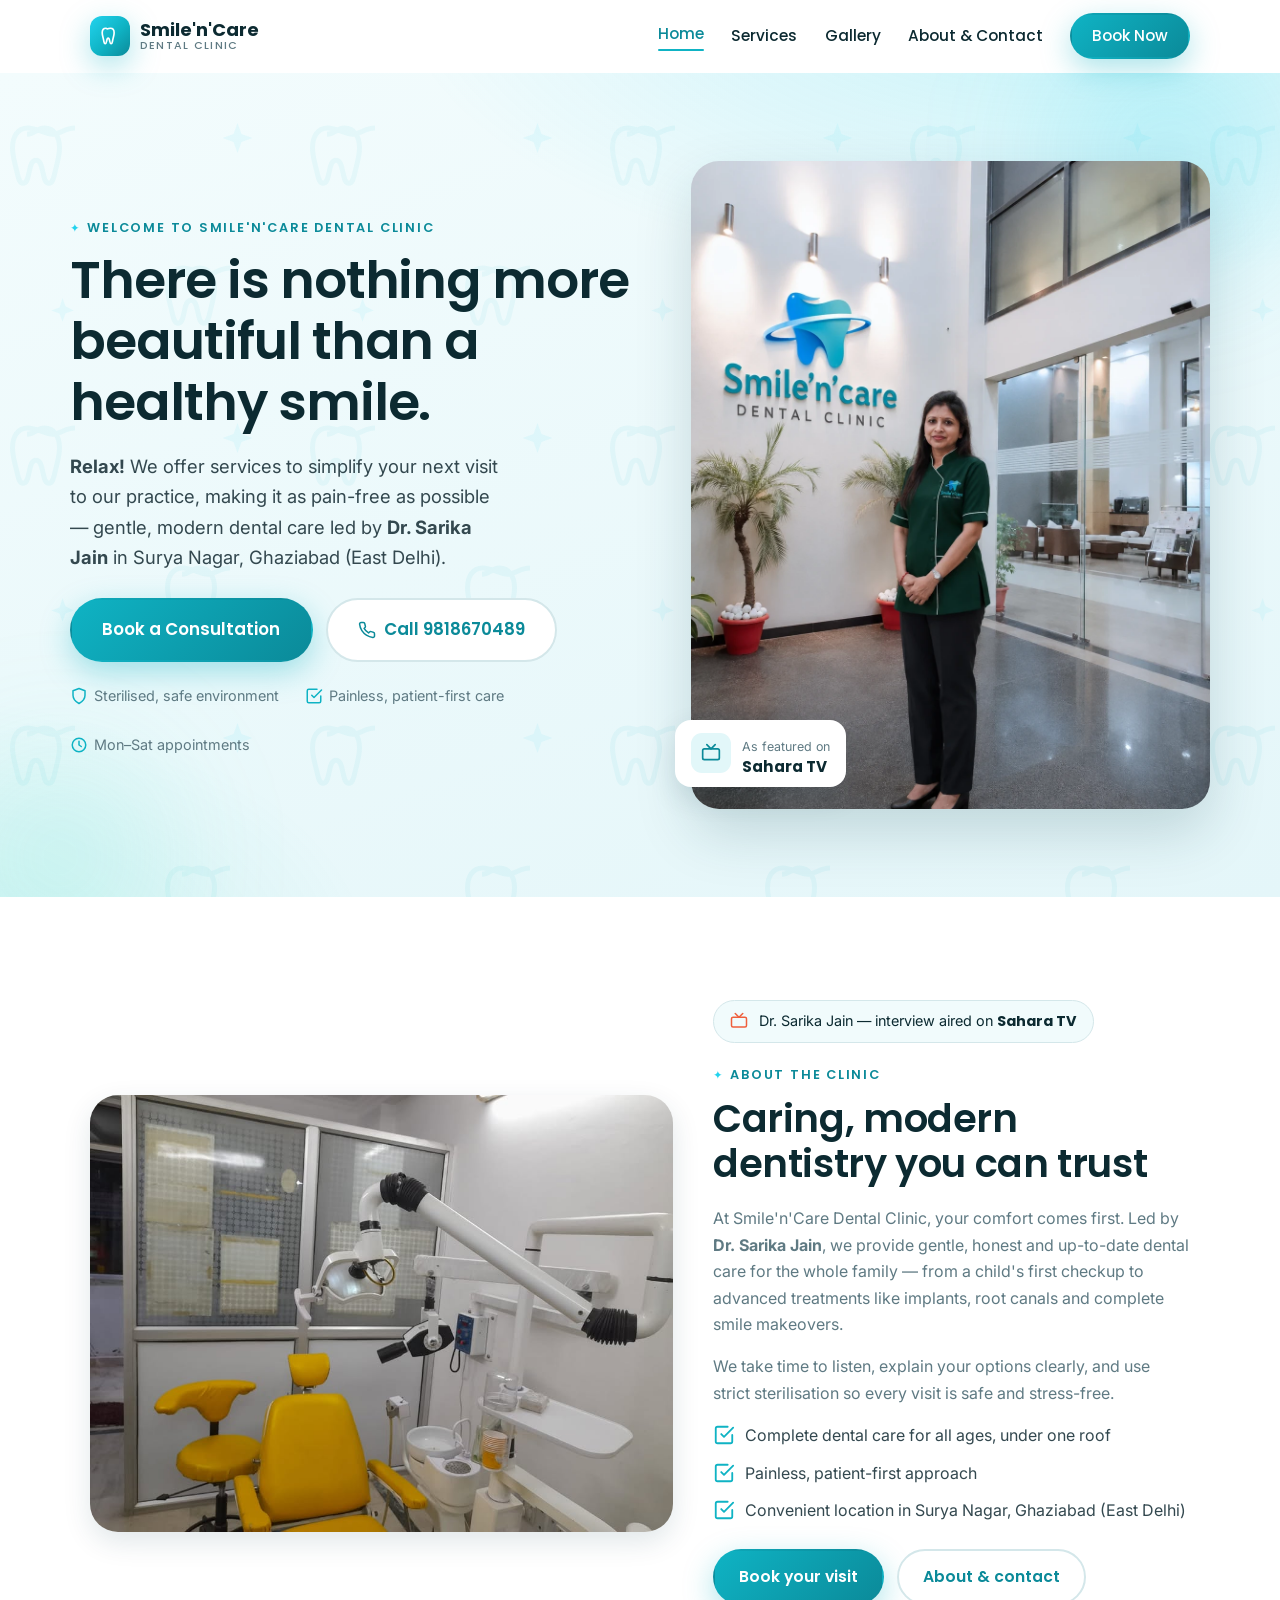
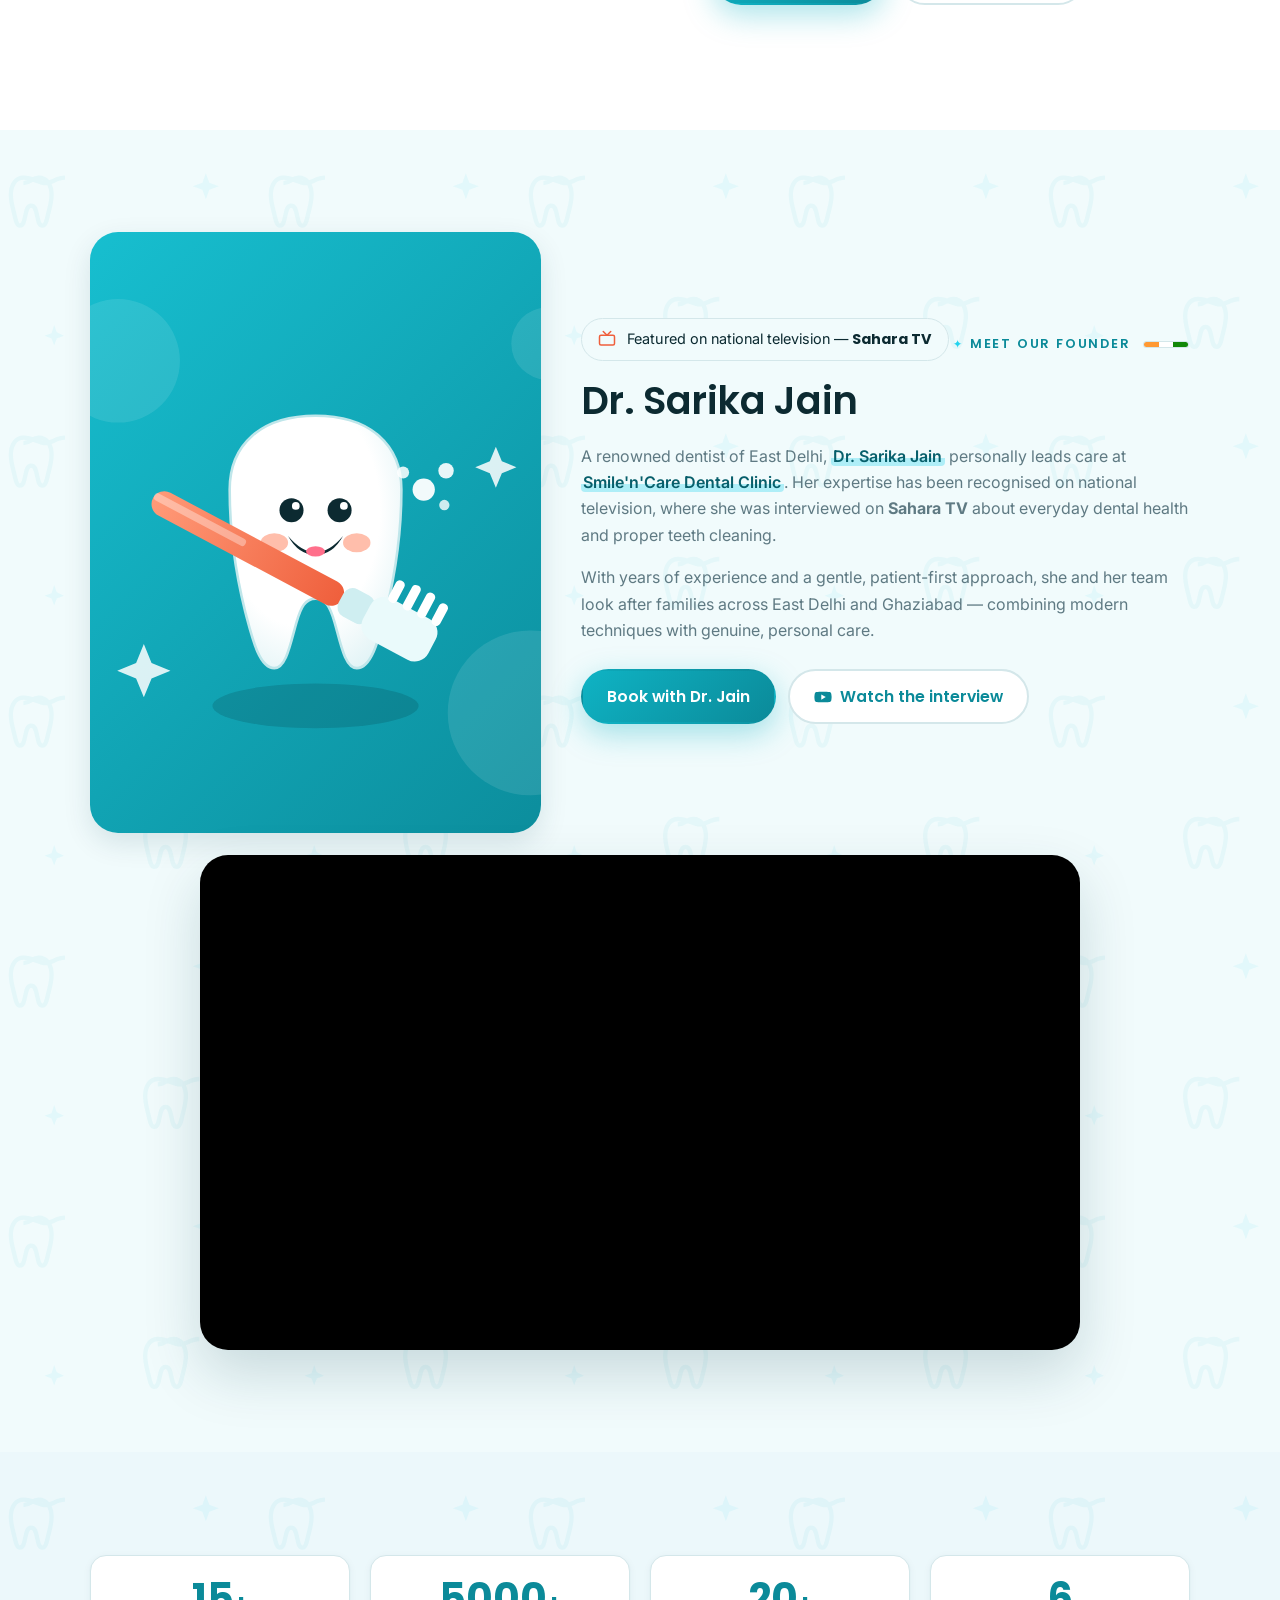
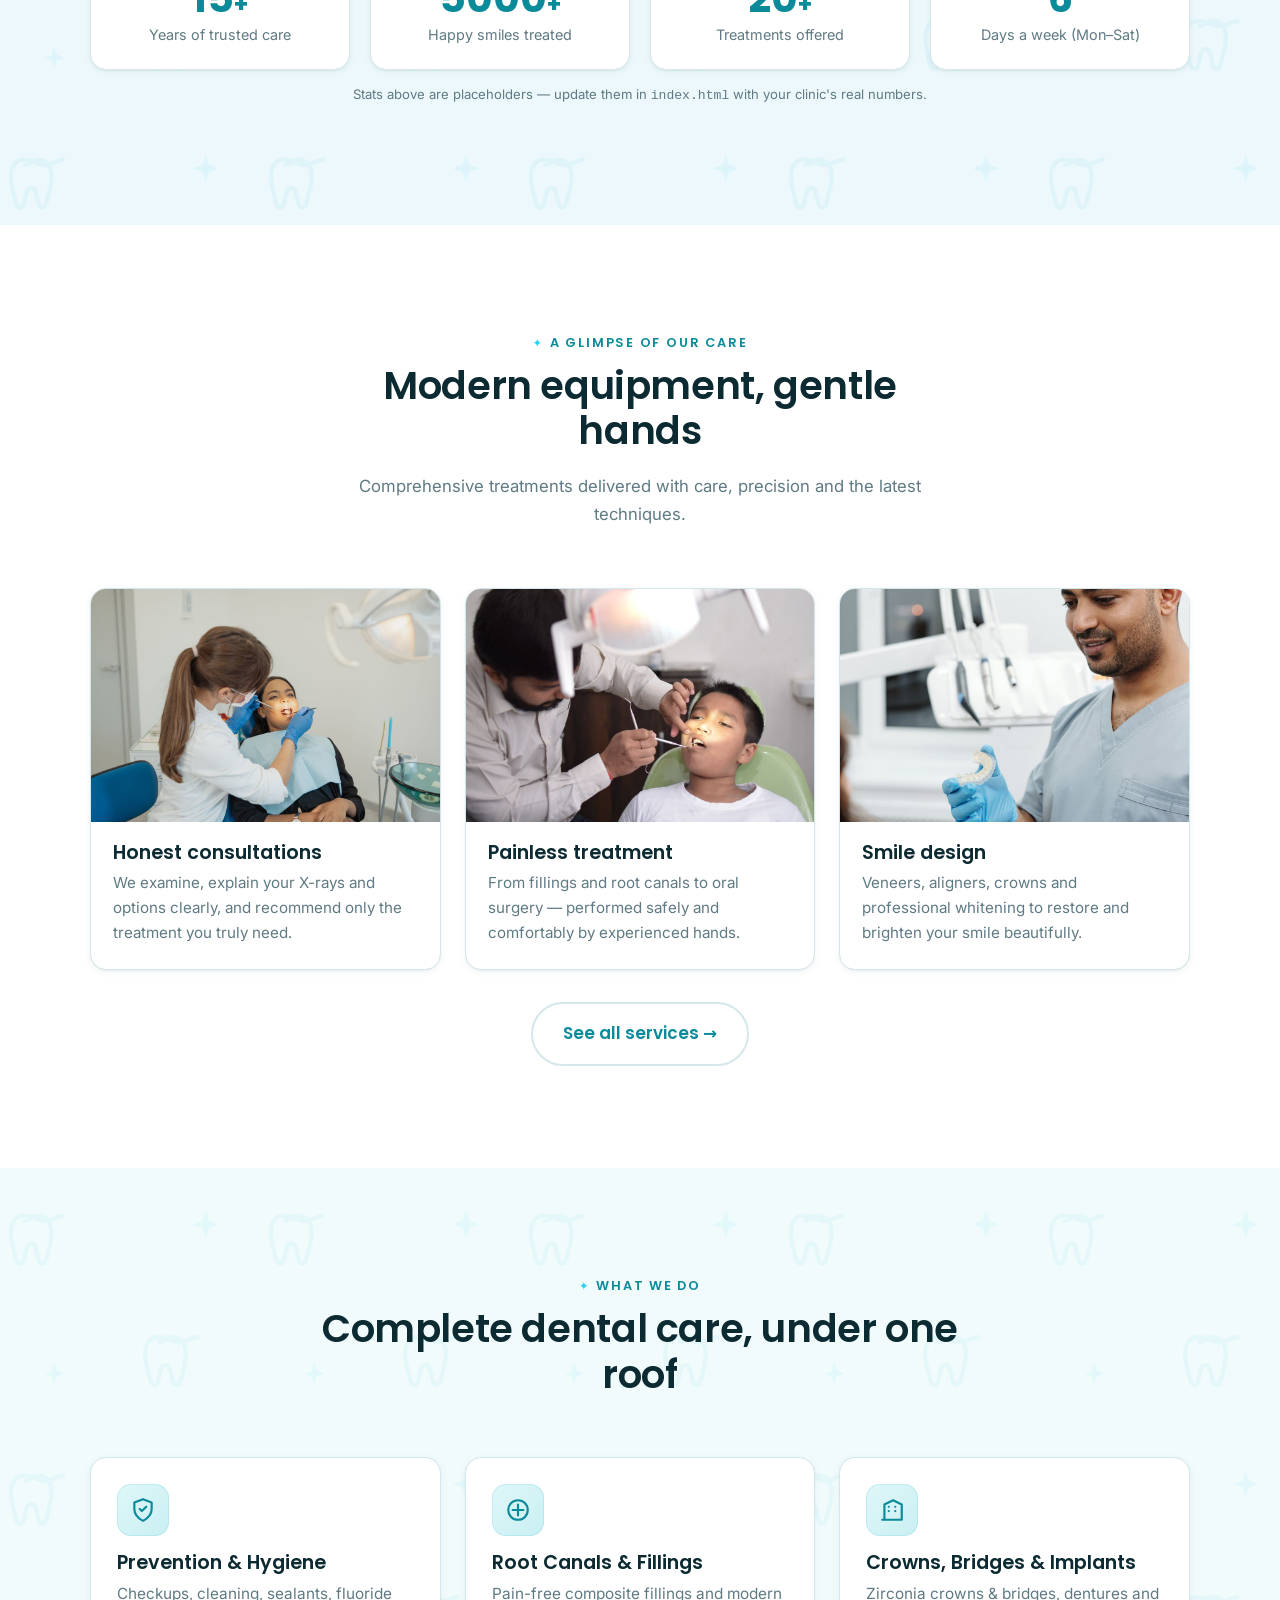
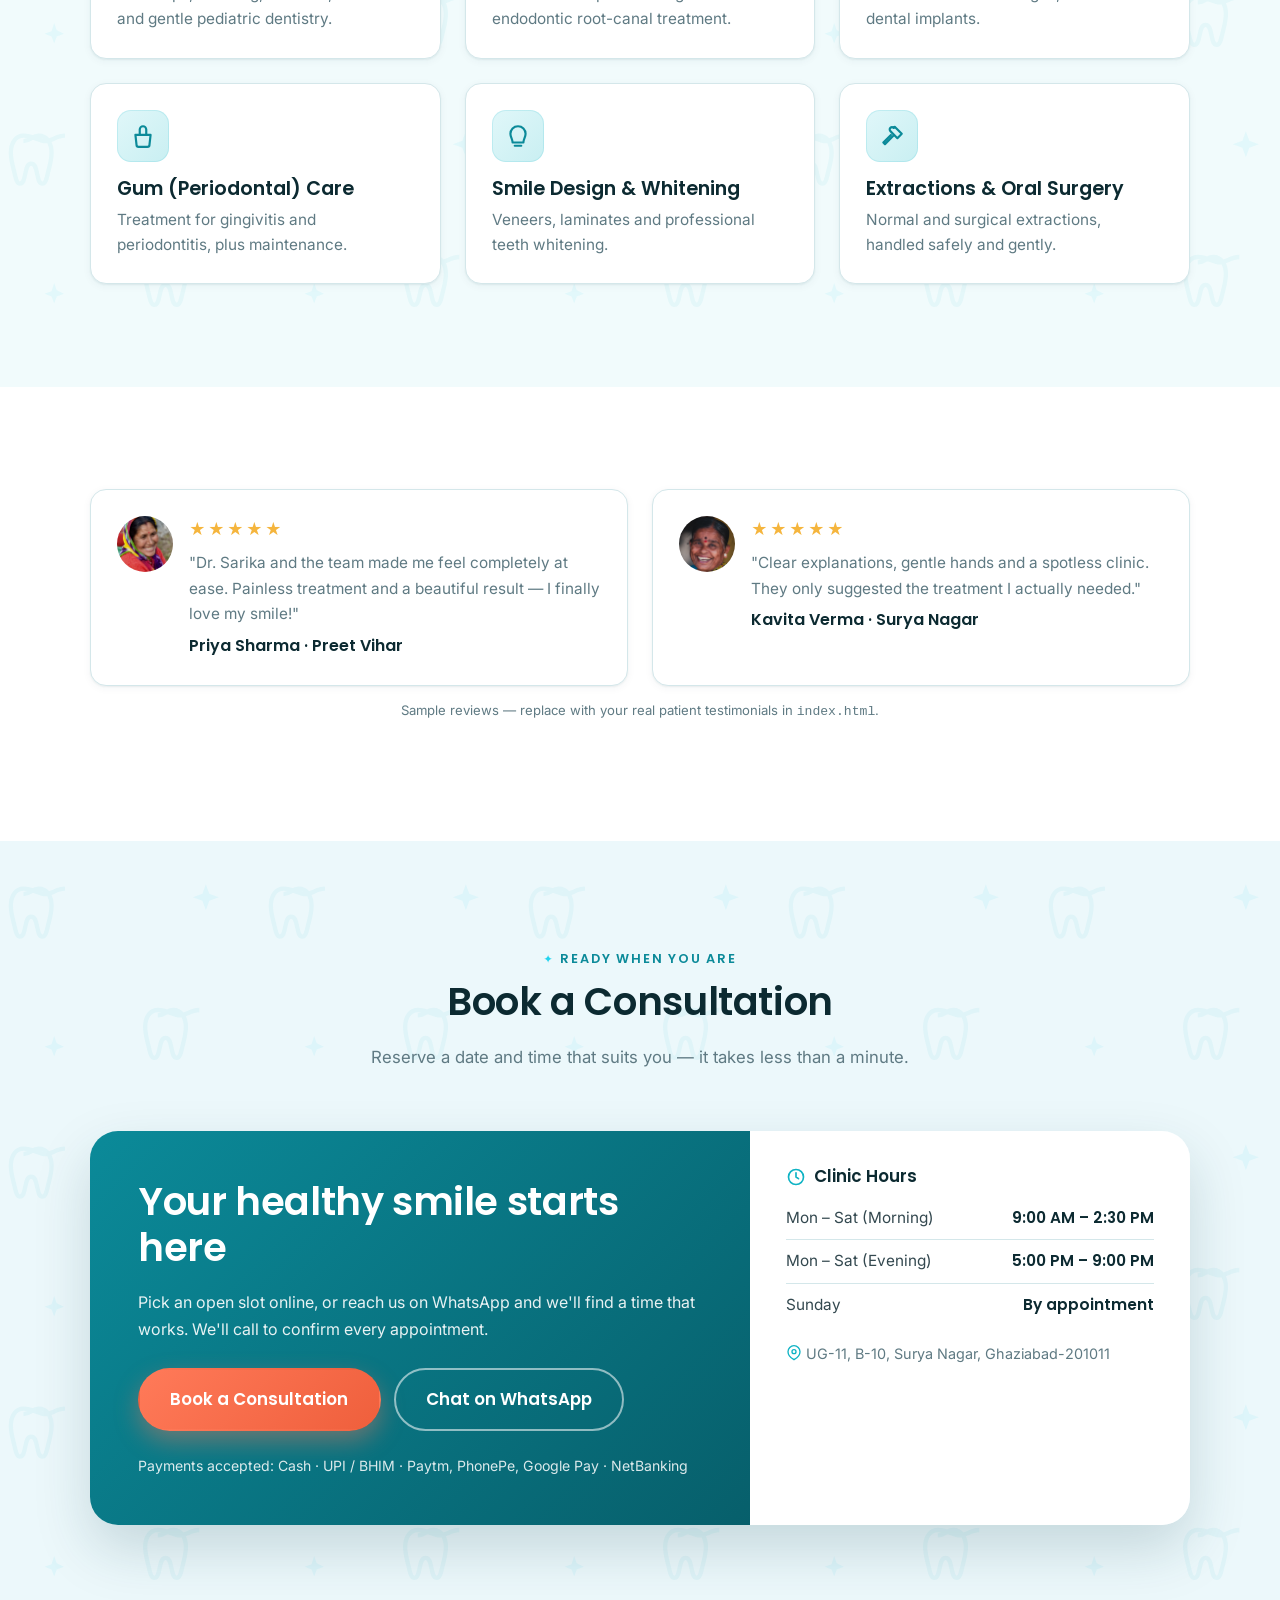
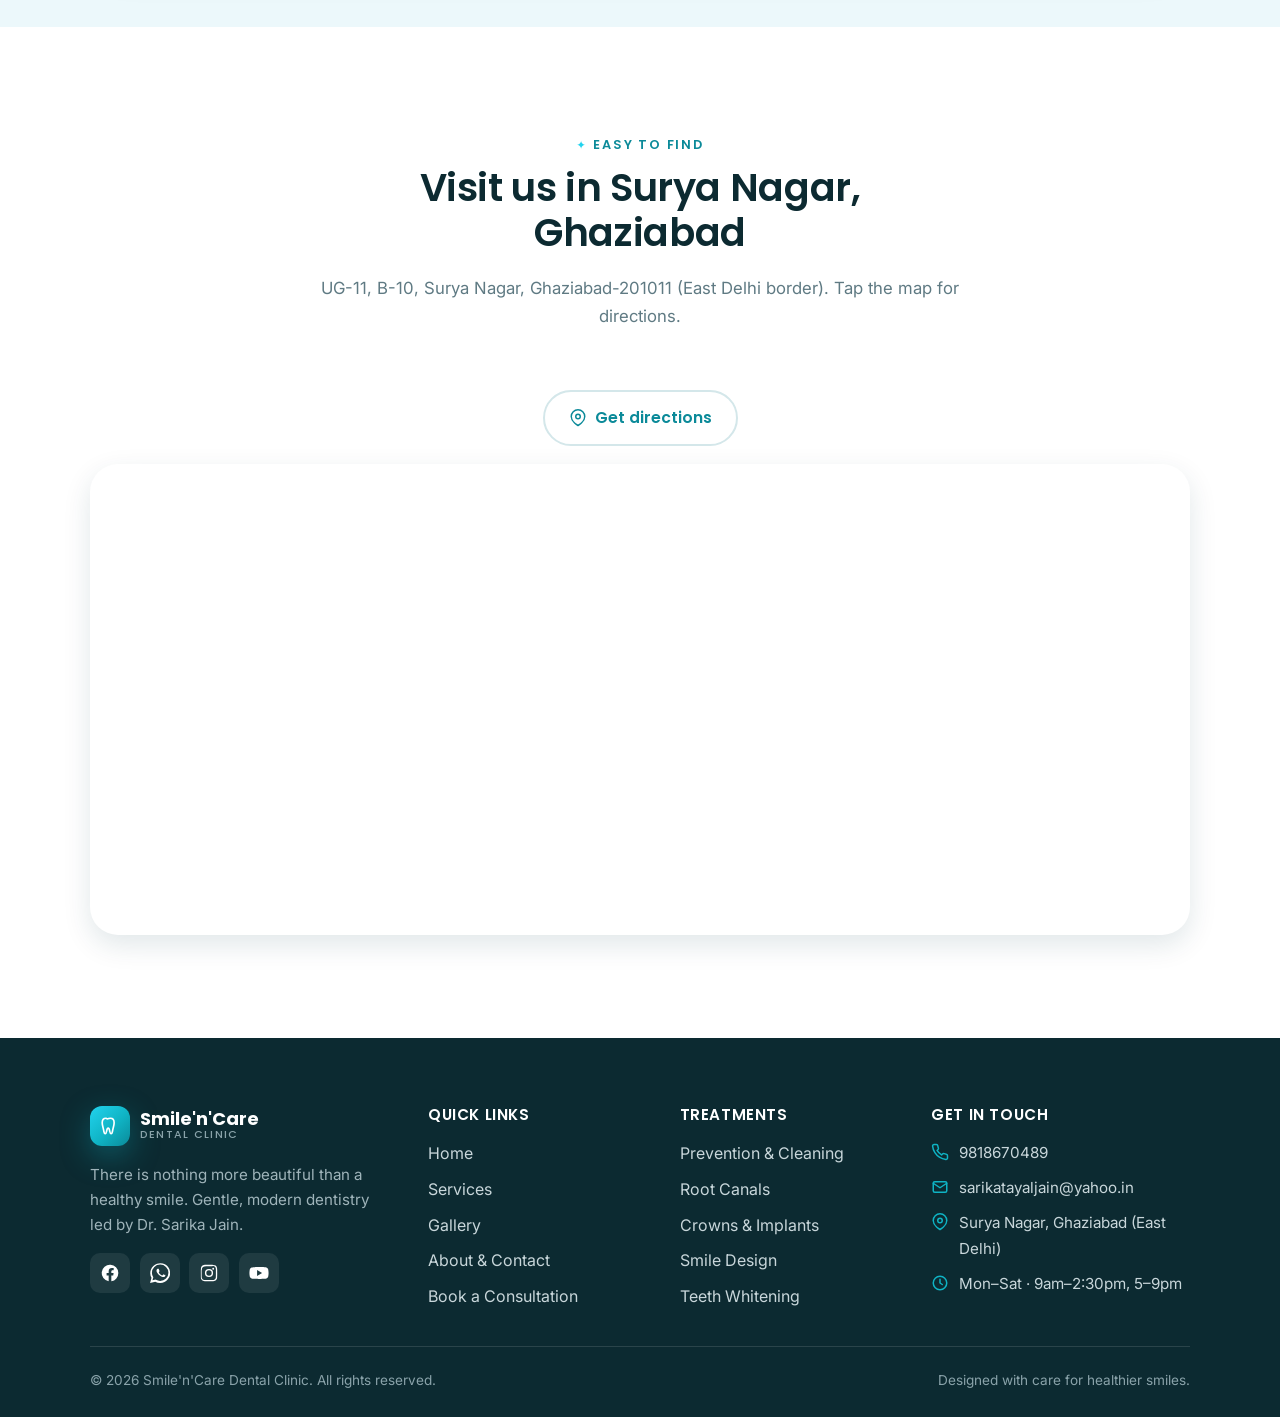
==== commit 0ce96a6b: "Highlight founder and clinic name in the doctor bio Add a teal highlighter marker (.hl) behind "Dr. " ====
--- a/index.html
+++ b/index.html
@@ -119,7 +119,7 @@
             </div>
             <span class="eyebrow">Meet our founder <span class="tricolor" aria-hidden="true"></span></span>
             <h2>Dr. Sarika Jain</h2>
-            <p class="text-muted">A renowned dentist of East Delhi, Dr. Sarika Jain personally leads care at Smile'n'Care Dental Clinic. Her expertise has been recognised on national television, where she was interviewed on <strong>Sahara TV</strong> about everyday dental health and proper teeth cleaning.</p>
+            <p class="text-muted">A renowned dentist of East Delhi, <span class="hl">Dr. Sarika Jain</span> personally leads care at <span class="hl">Smile'n'Care Dental Clinic</span>. Her expertise has been recognised on national television, where she was interviewed on <strong>Sahara TV</strong> about everyday dental health and proper teeth cleaning.</p>
             <p class="text-muted">With years of experience and a gentle, patient-first approach, she and her team look after families across East Delhi and Ghaziabad — combining modern techniques with genuine, personal care.</p>
             <div class="hero-cta">
               <a class="btn btn-primary" href="book.html">Book with Dr. Jain</a>
--- a/assets/css/styles.css
+++ b/assets/css/styles.css
@@ -75,6 +75,12 @@
 .section-head p { color: var(--muted); font-size: 1.05rem; margin: 0; }
 .lead { font-size: 1.15rem; color: var(--body); }
 .text-muted { color: var(--muted); }
+/* teal highlighter marker for key names */
+.hl {
+  font-weight: 600; color: var(--primary-darker);
+  background: linear-gradient(180deg, transparent 58%, rgba(34,211,238,.32) 58%);
+  padding: 0 .16em; border-radius: 4px;
+}
 .center { text-align: center; }
 
 /* ---------------------------- buttons ------------------------------- */
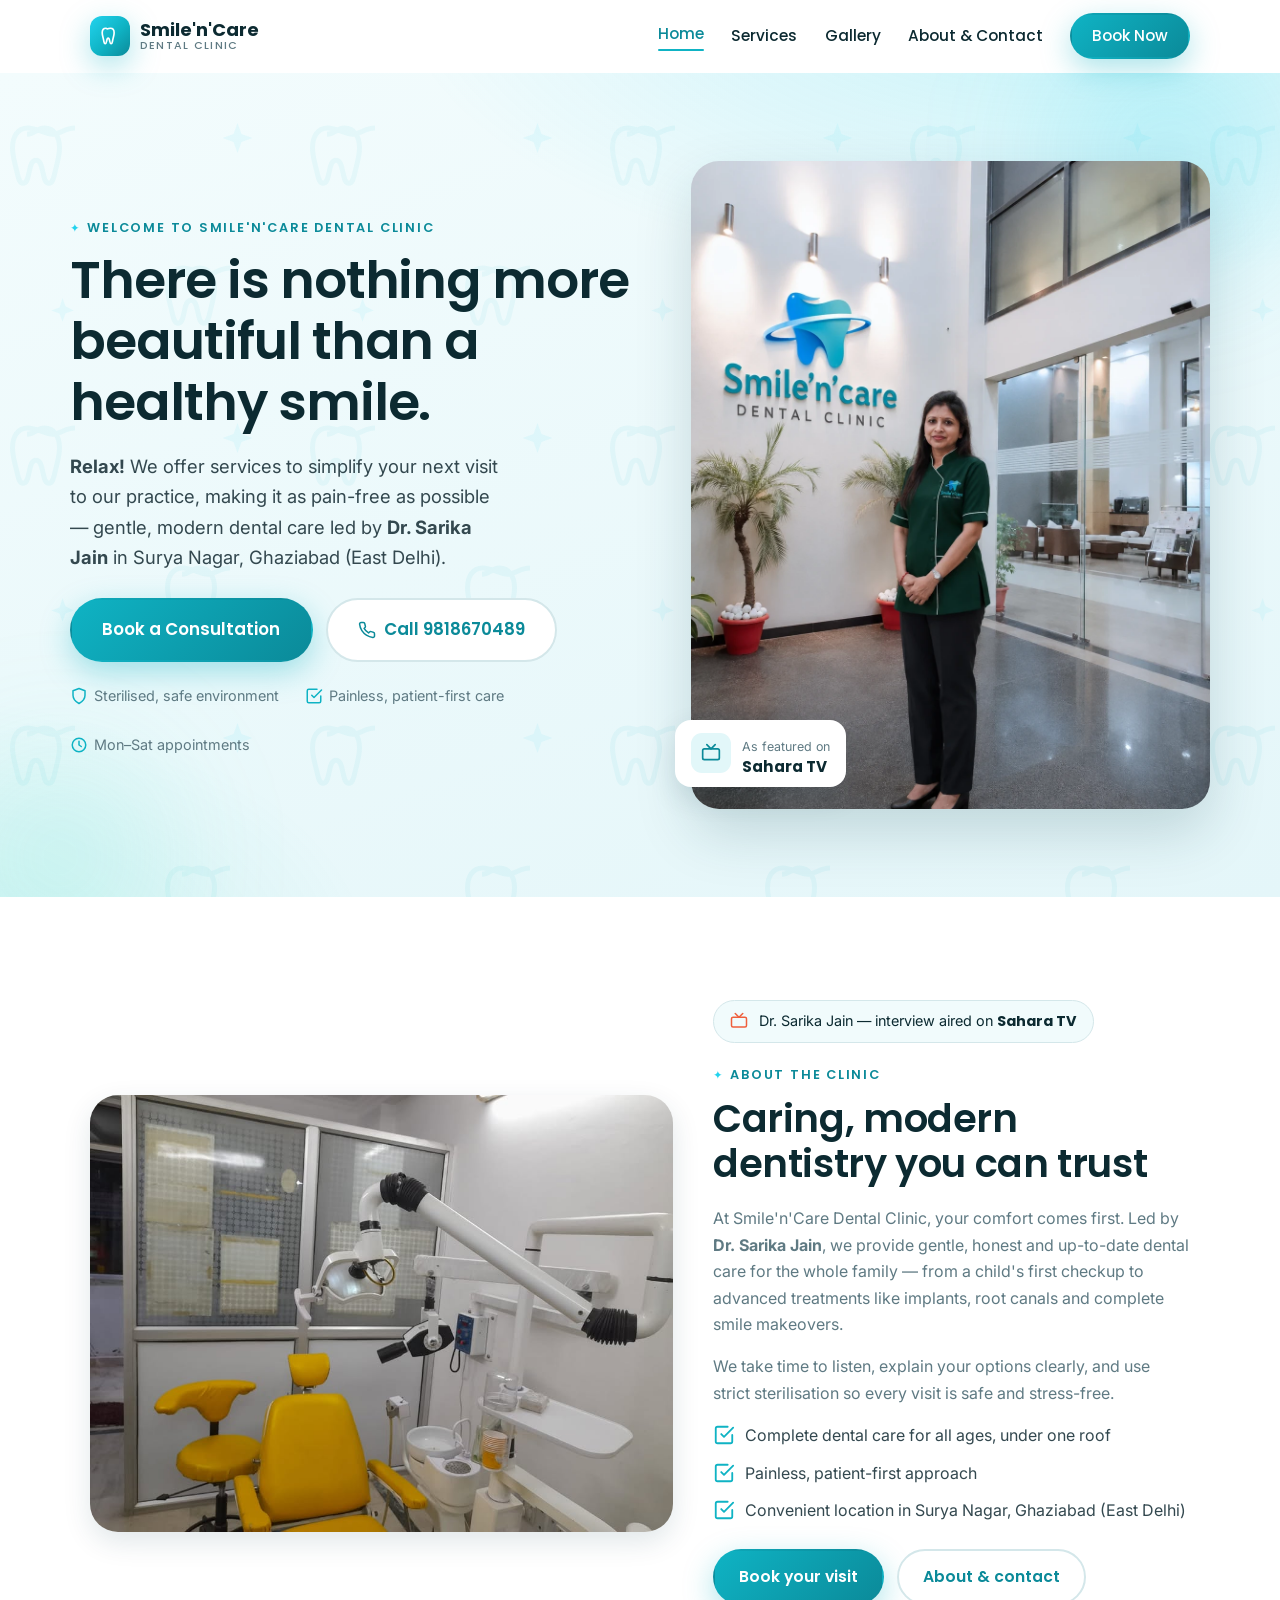
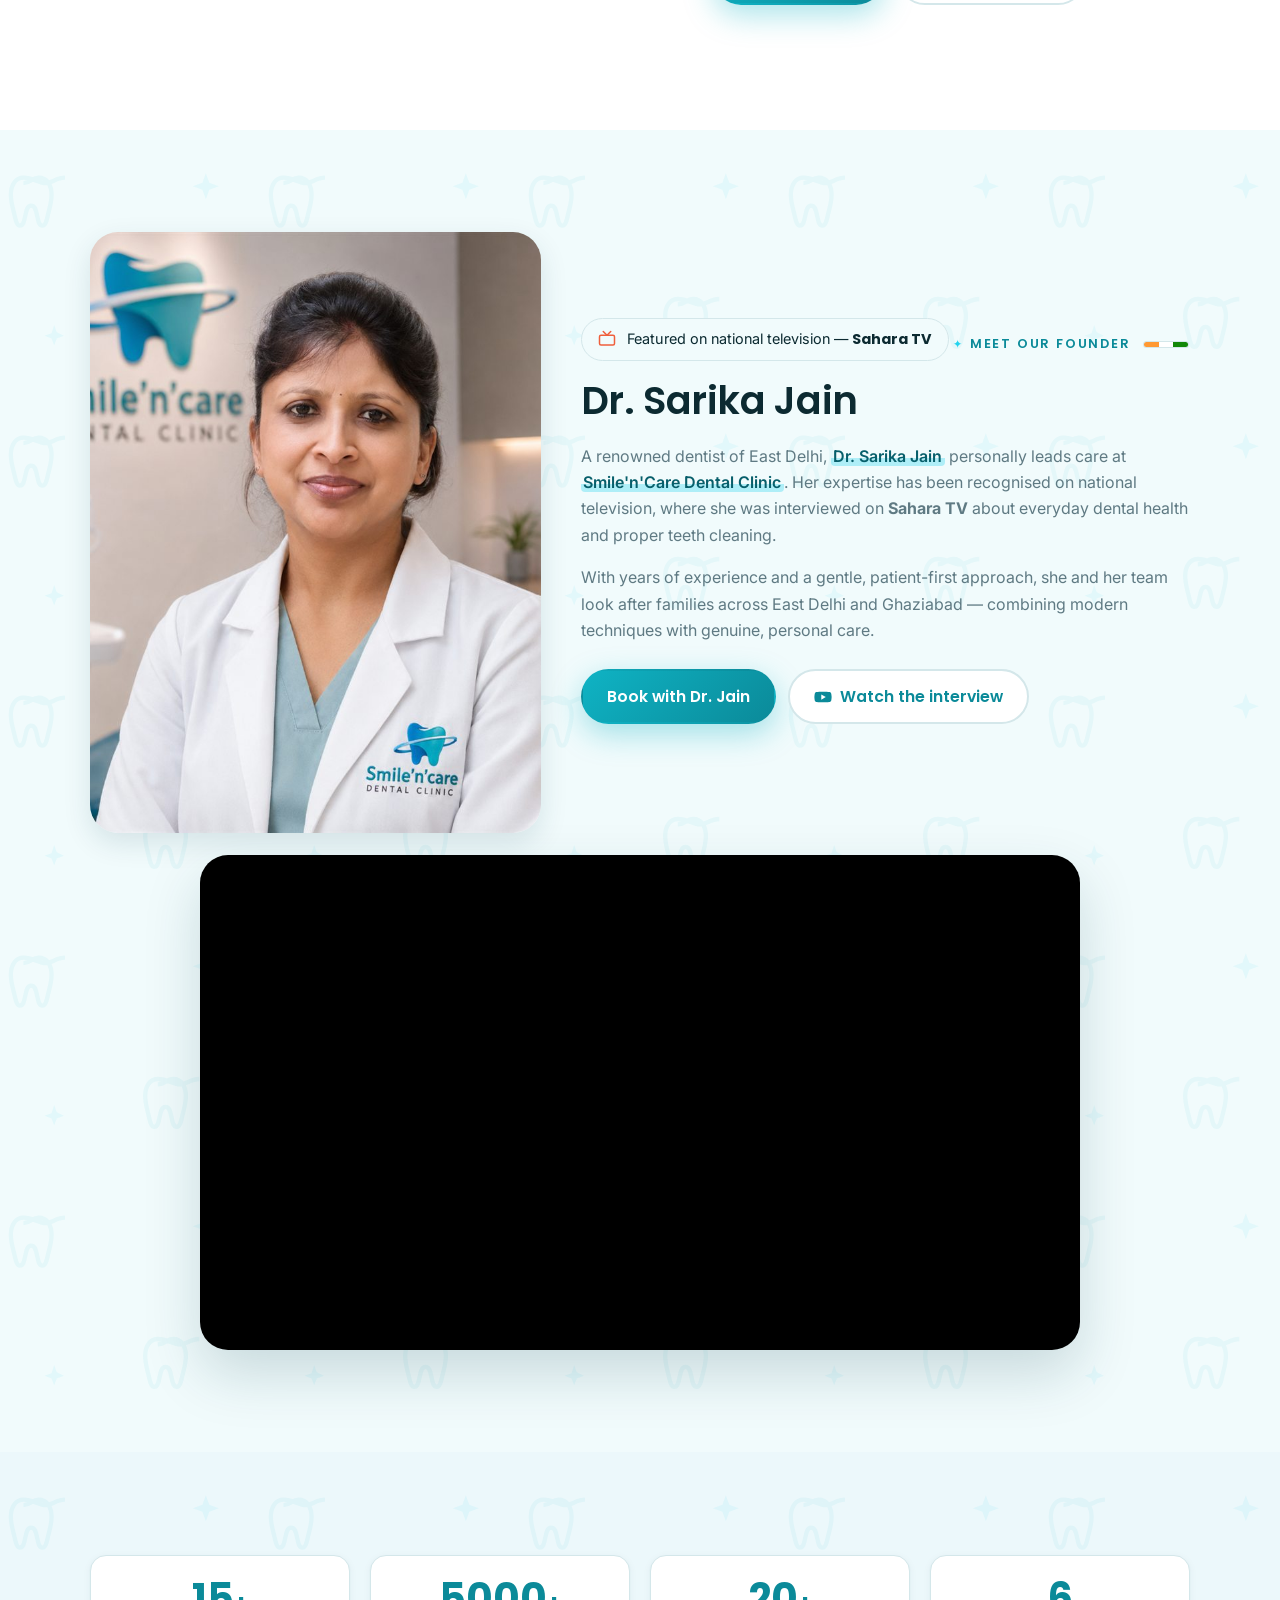
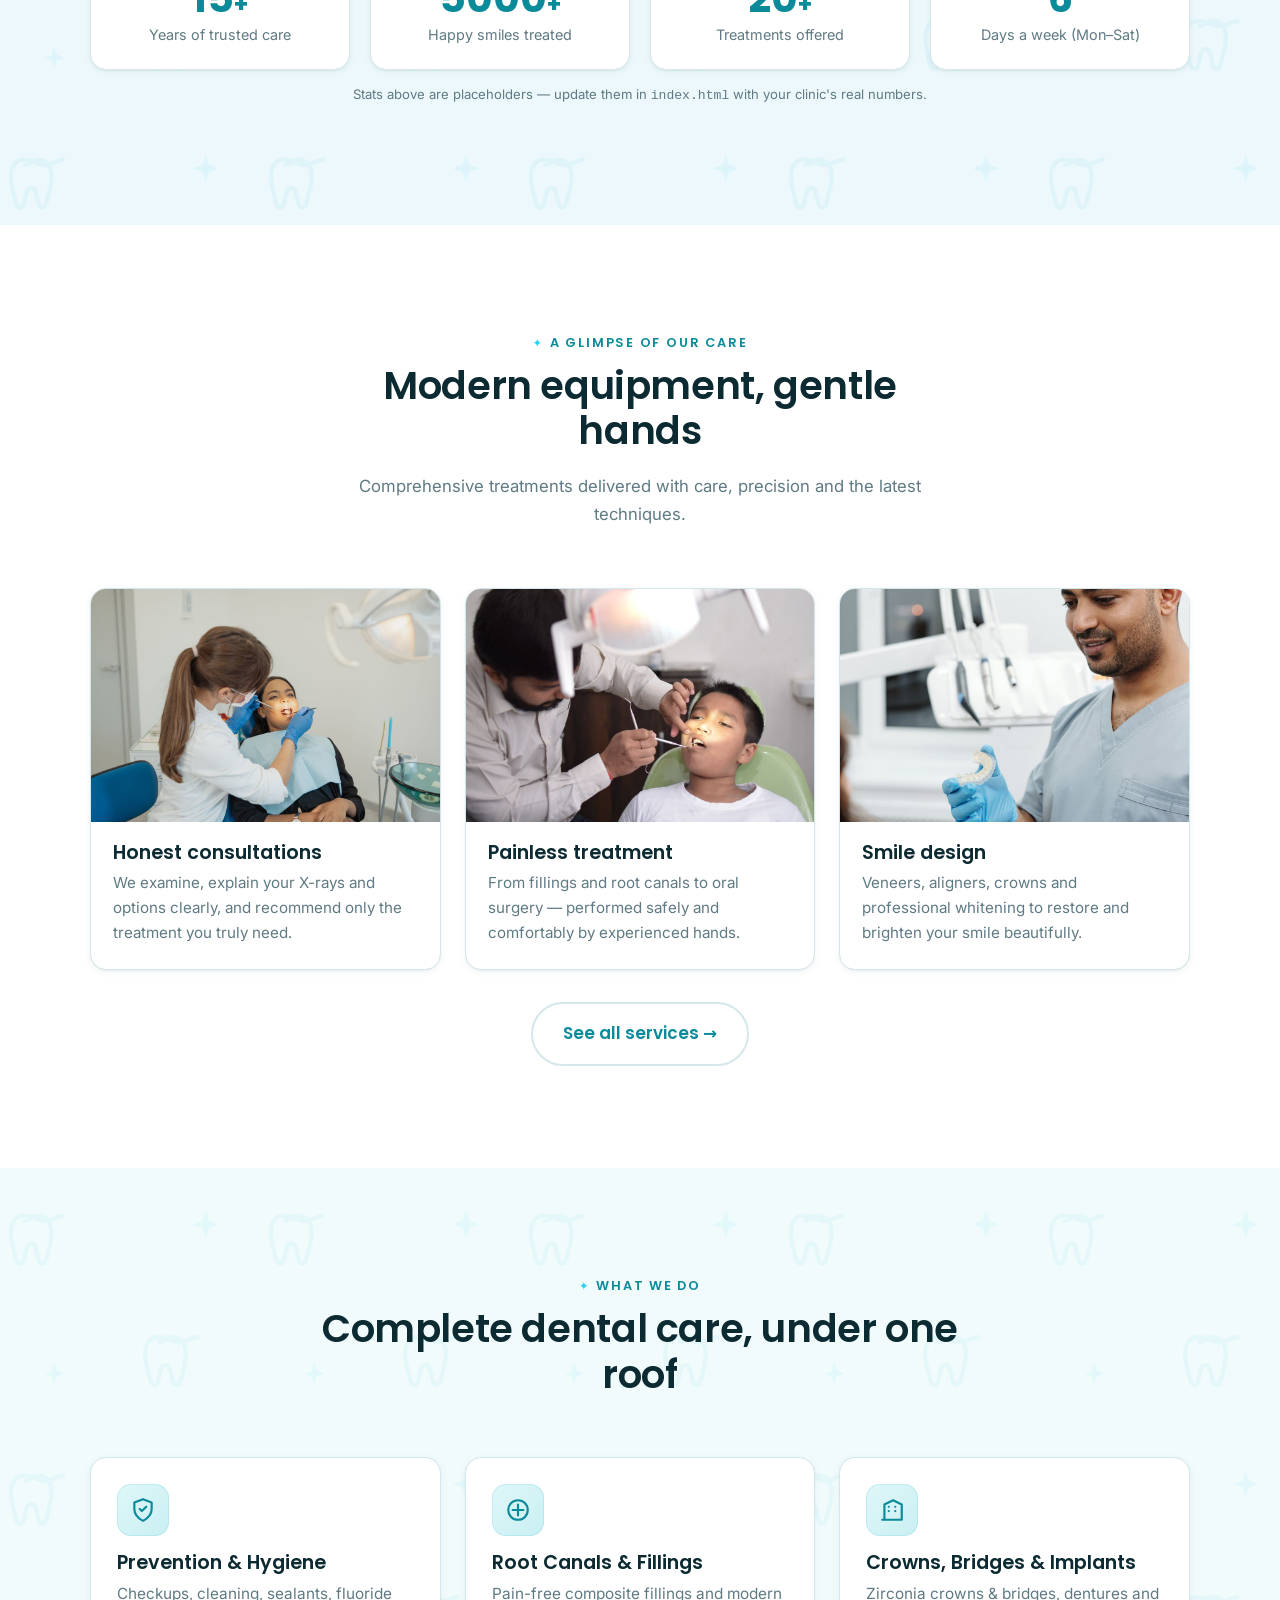
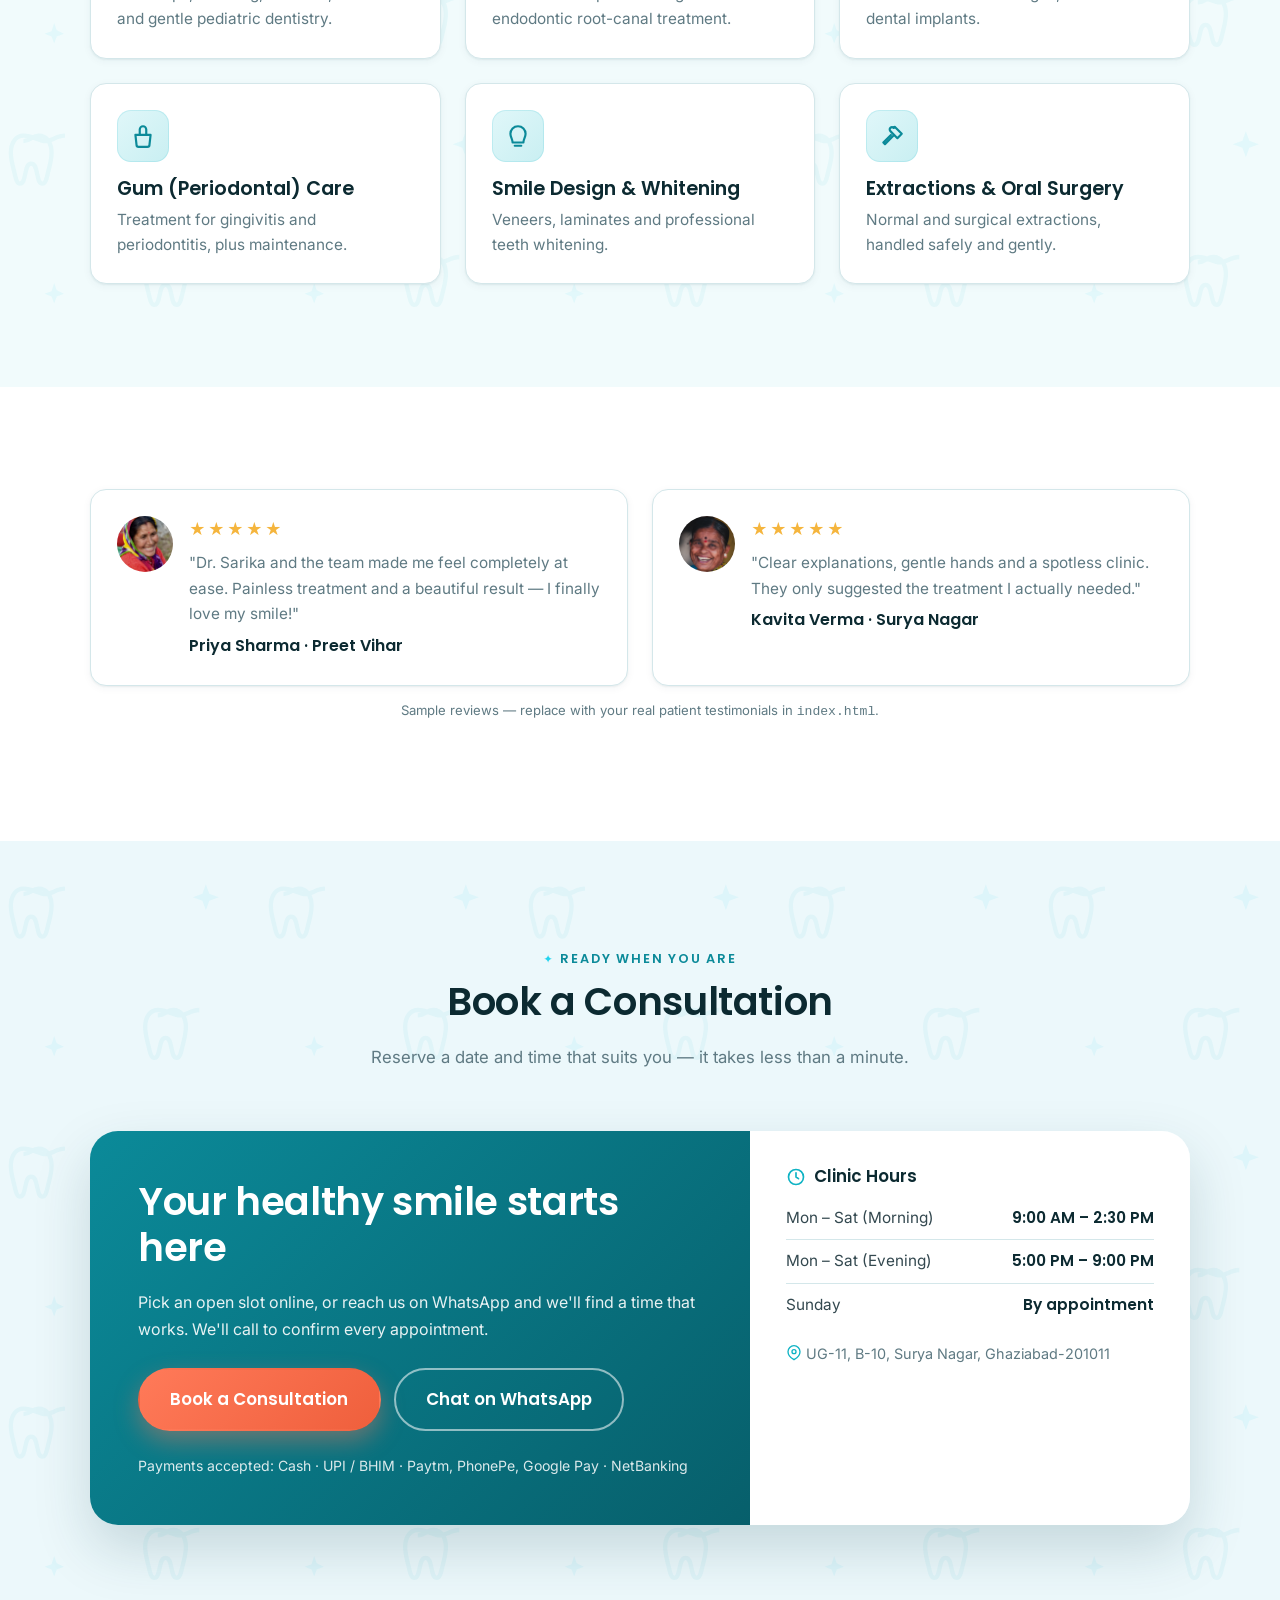
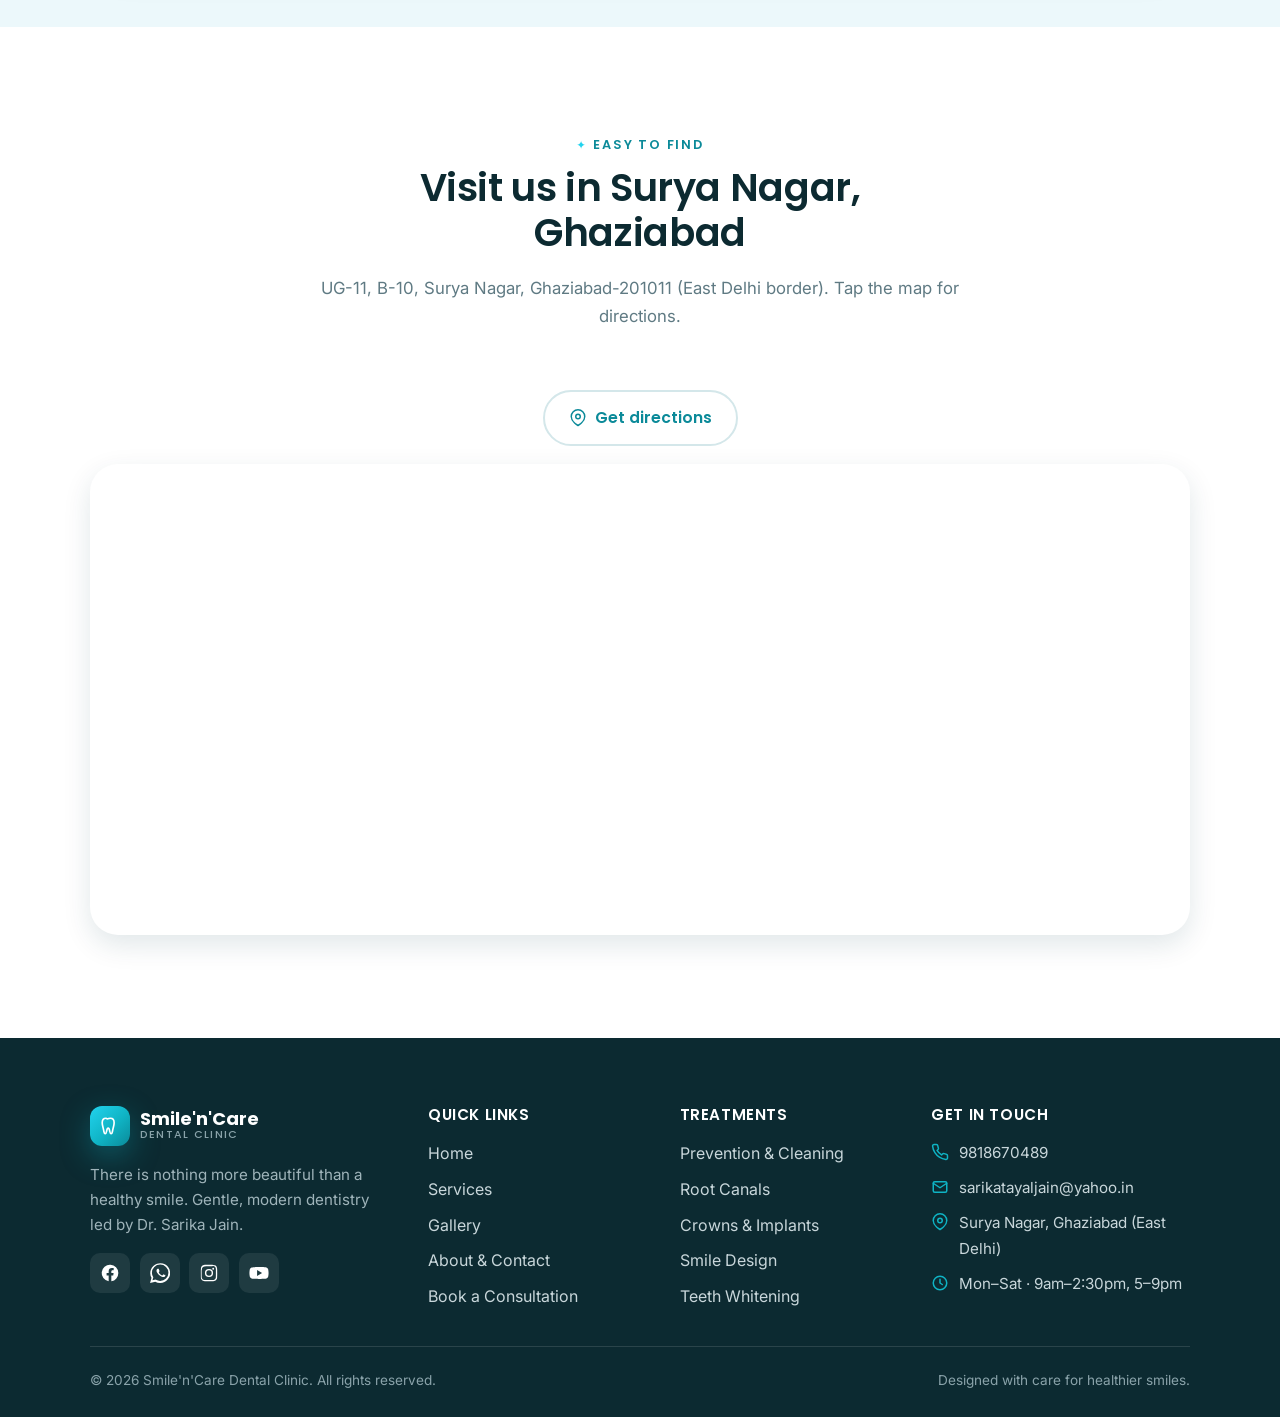
==== commit eda23644: "Use Dr. Sarika Jain's real portrait in the doctor section Replace the tooth caricature with her prof" ====
--- a/index.html
+++ b/index.html
@@ -109,8 +109,8 @@
       <div class="container">
         <div class="doctor-cols">
           <div class="reveal">
-            <img class="doctor-photo" src="assets/images/tooth-brush.svg"
-                 alt="Smile'n'Care friendly tooth mascot with a toothbrush" width="700" height="700" />
+            <img class="doctor-photo" src="assets/images/dr-sarika-jain.jpg"
+                 alt="Dr. Sarika Jain, founder of Smile'n'Care Dental Clinic" width="900" height="900" />
           </div>
           <div class="reveal">
             <div class="media-strip">
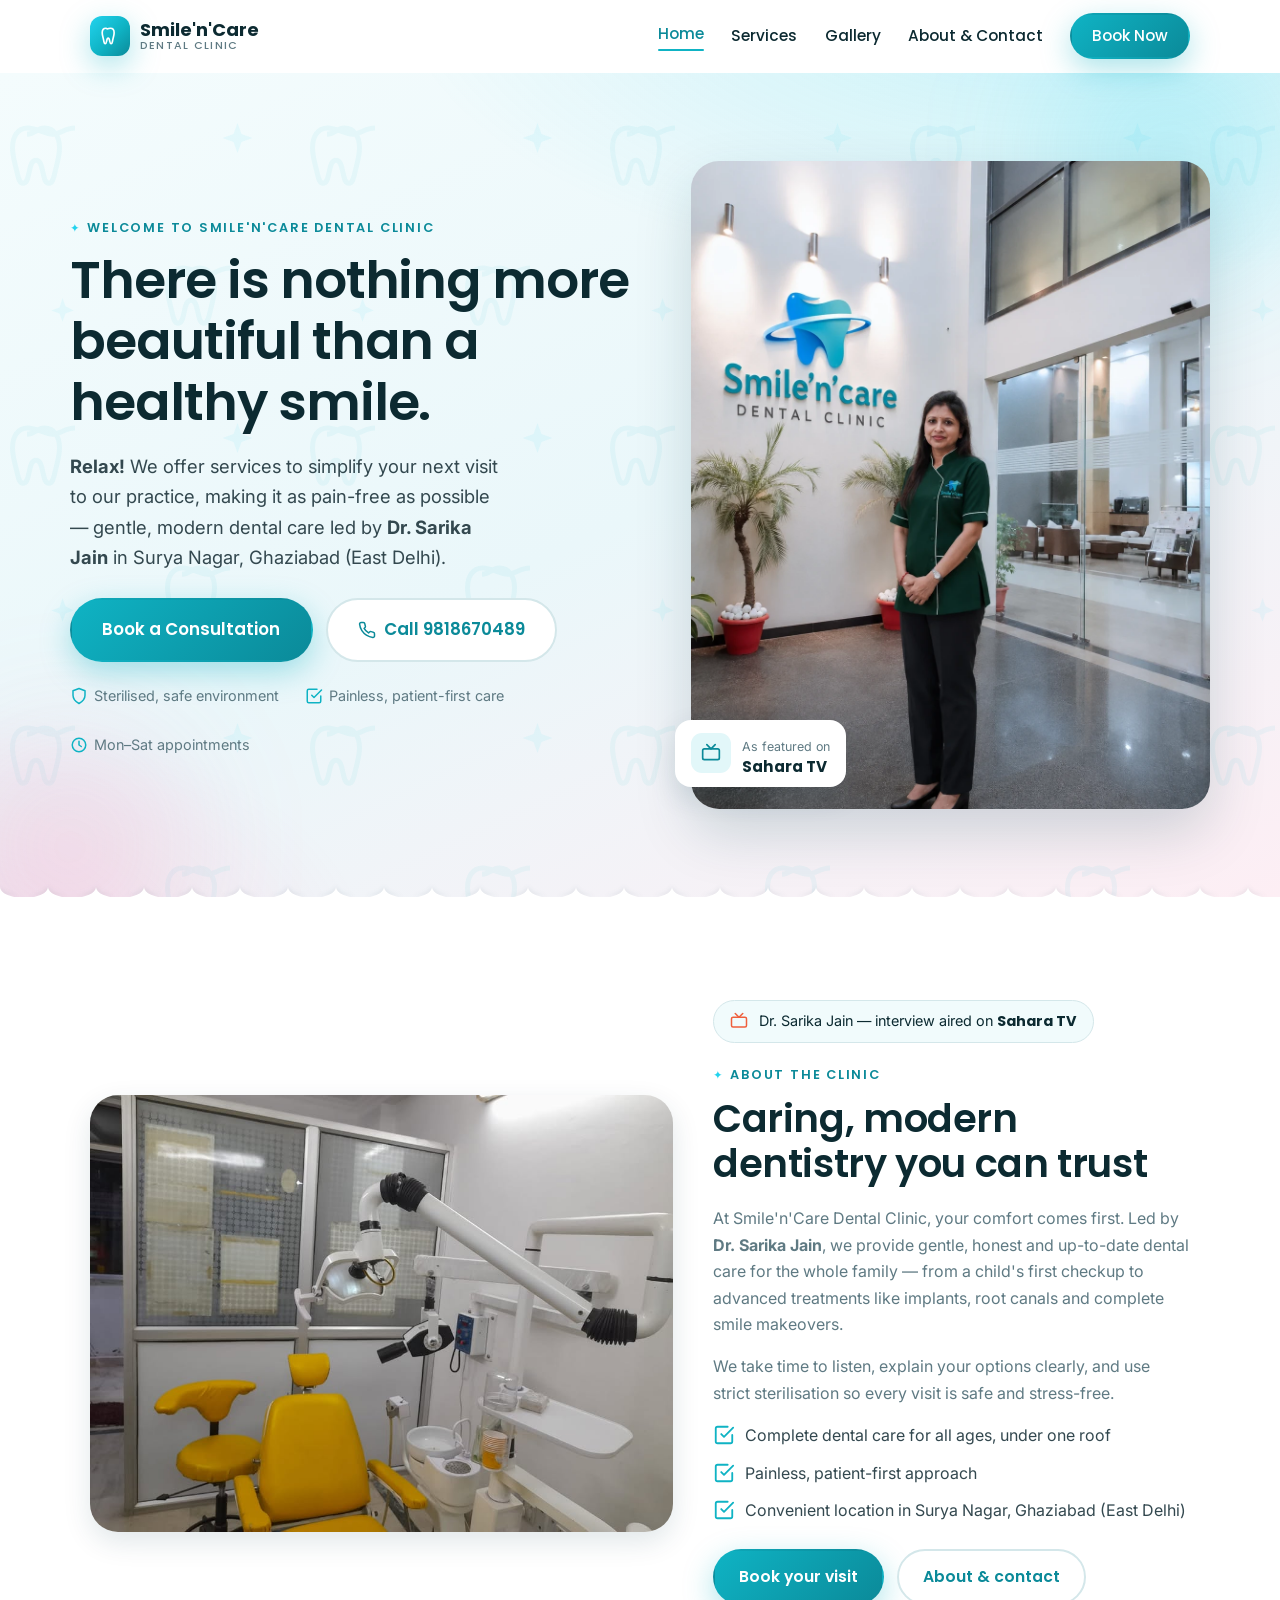
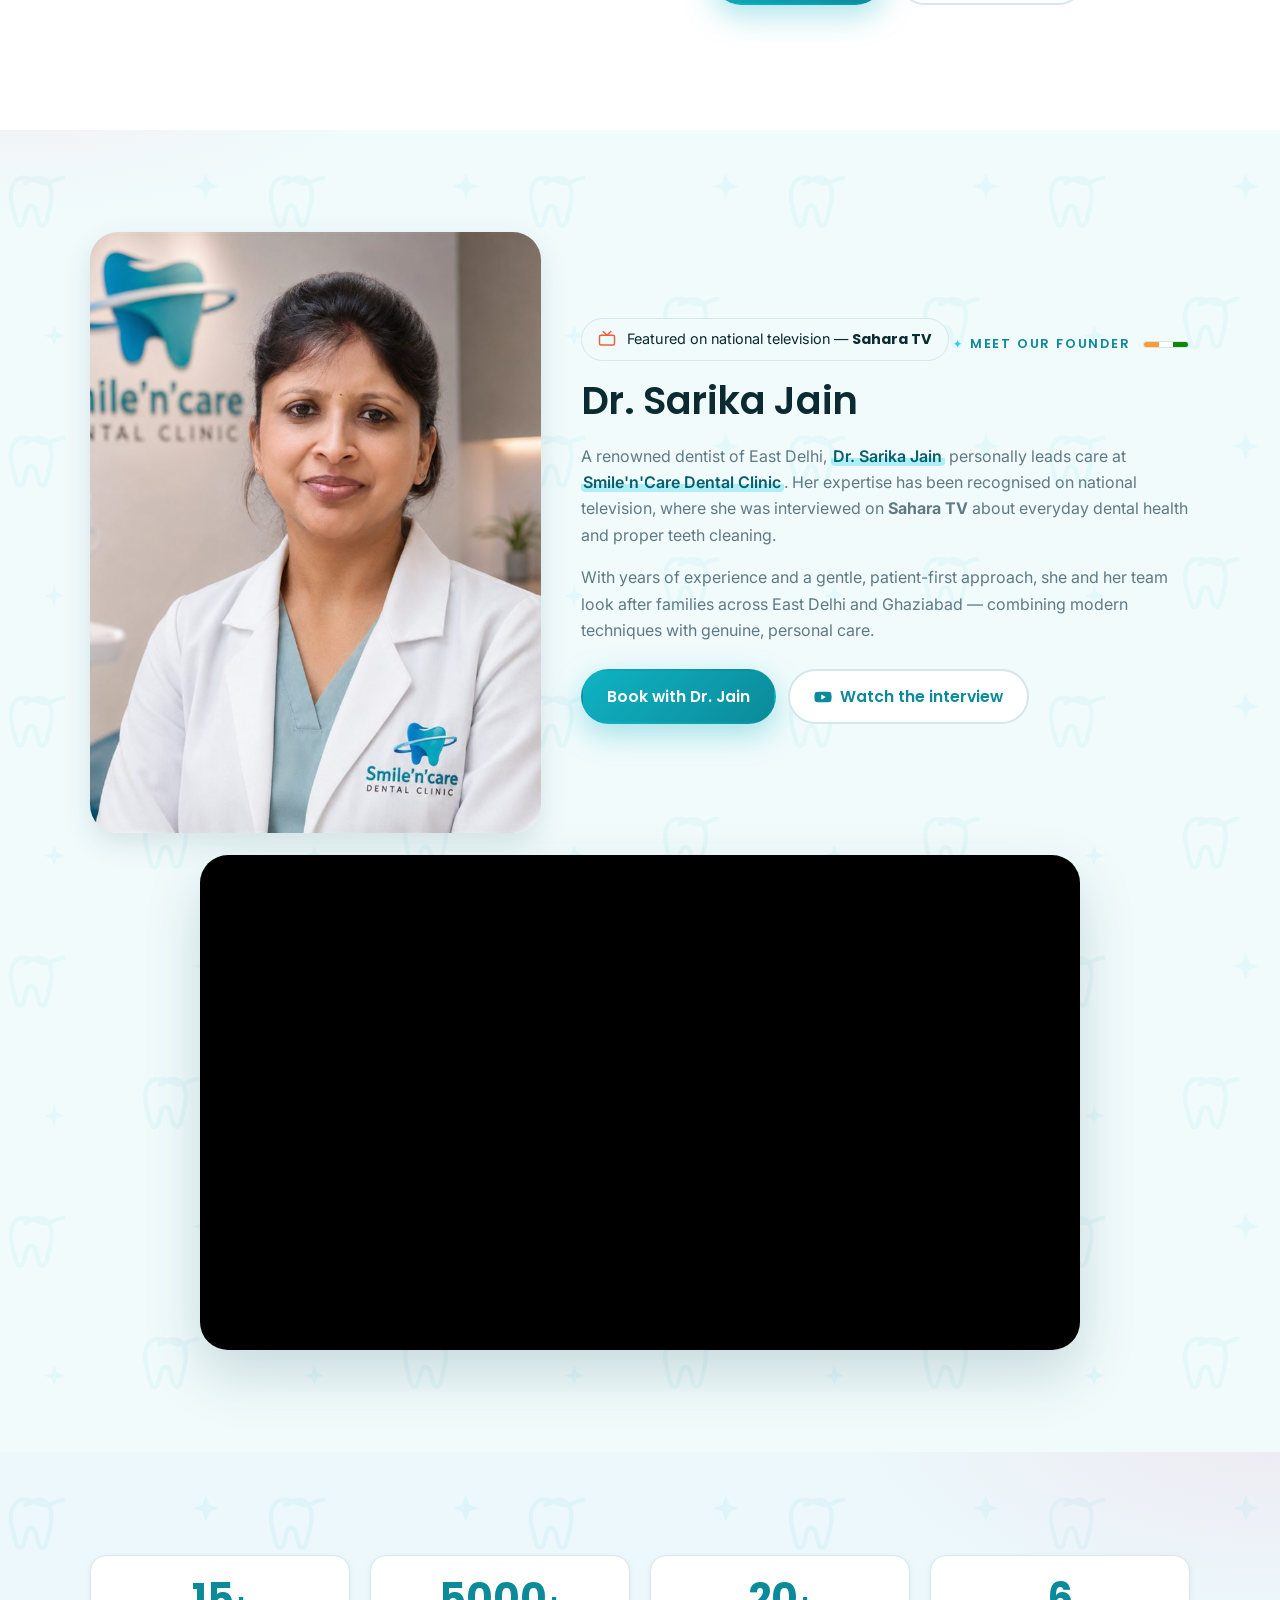
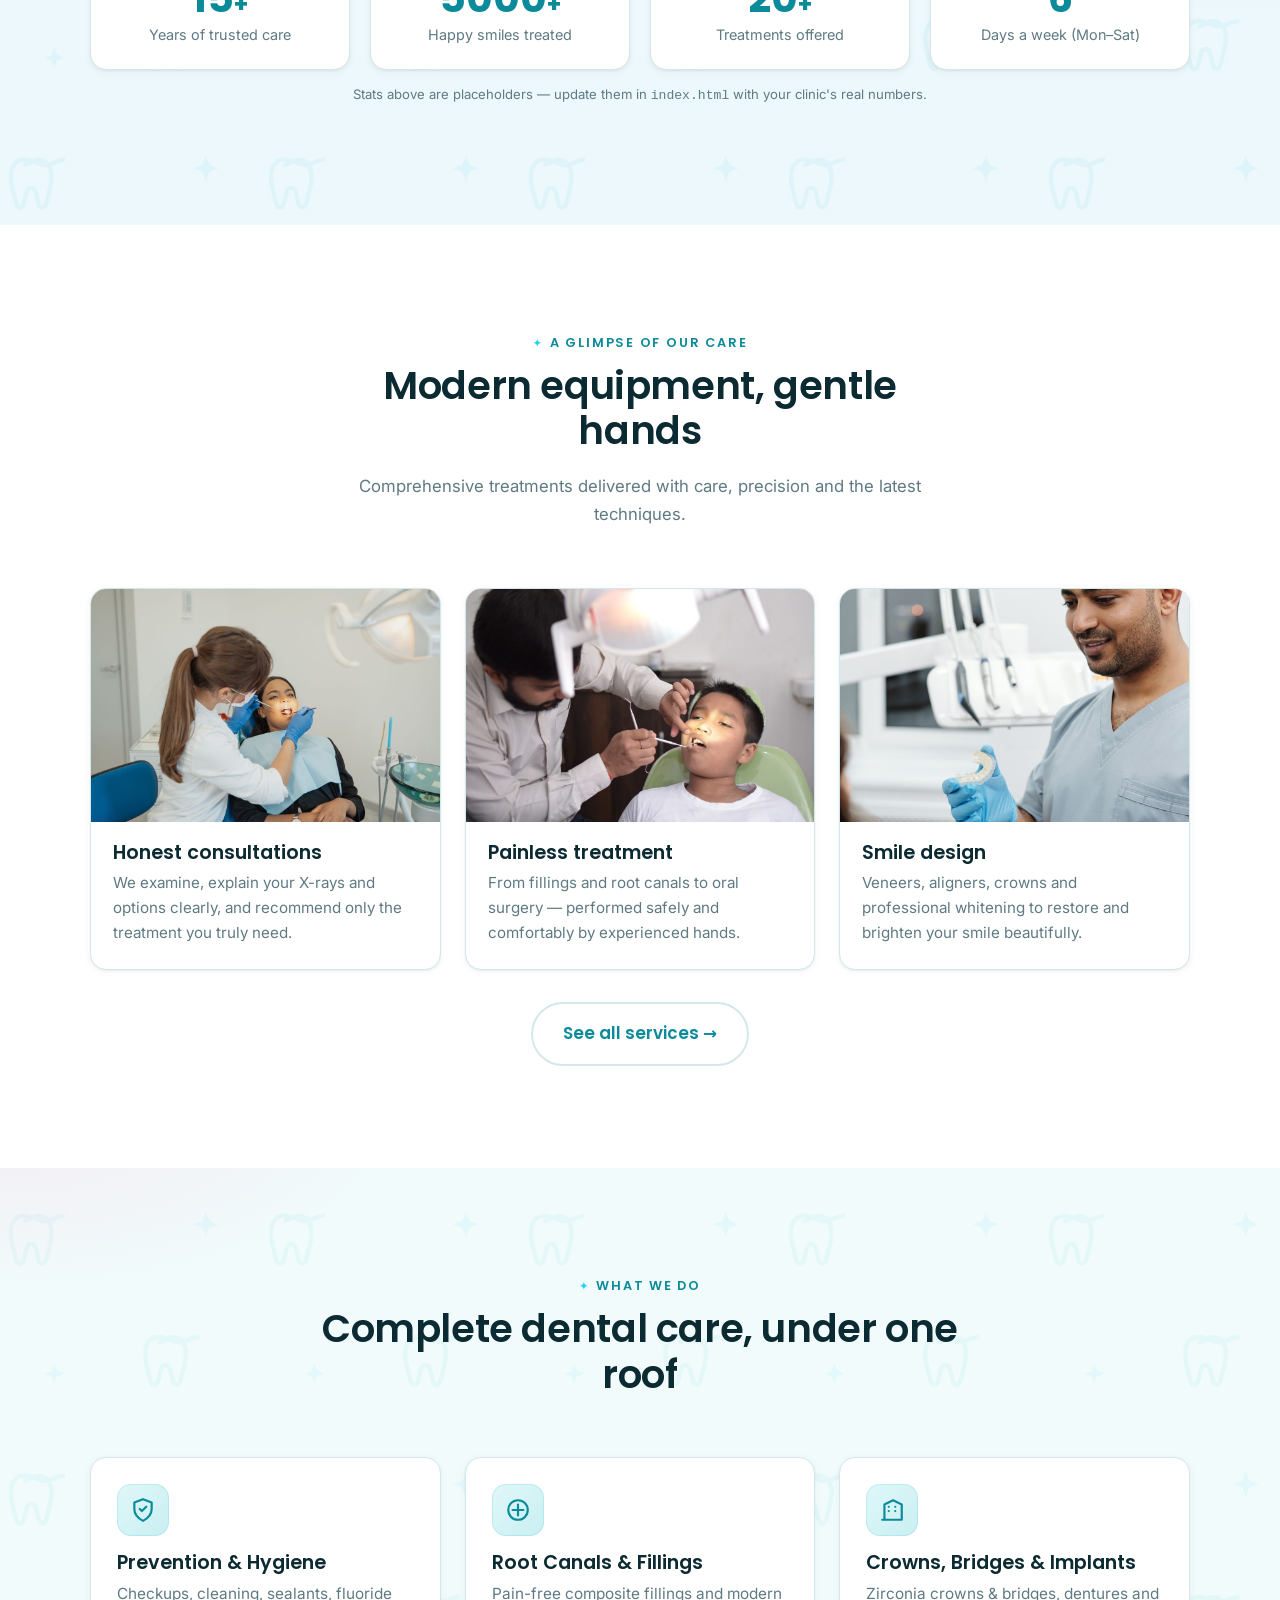
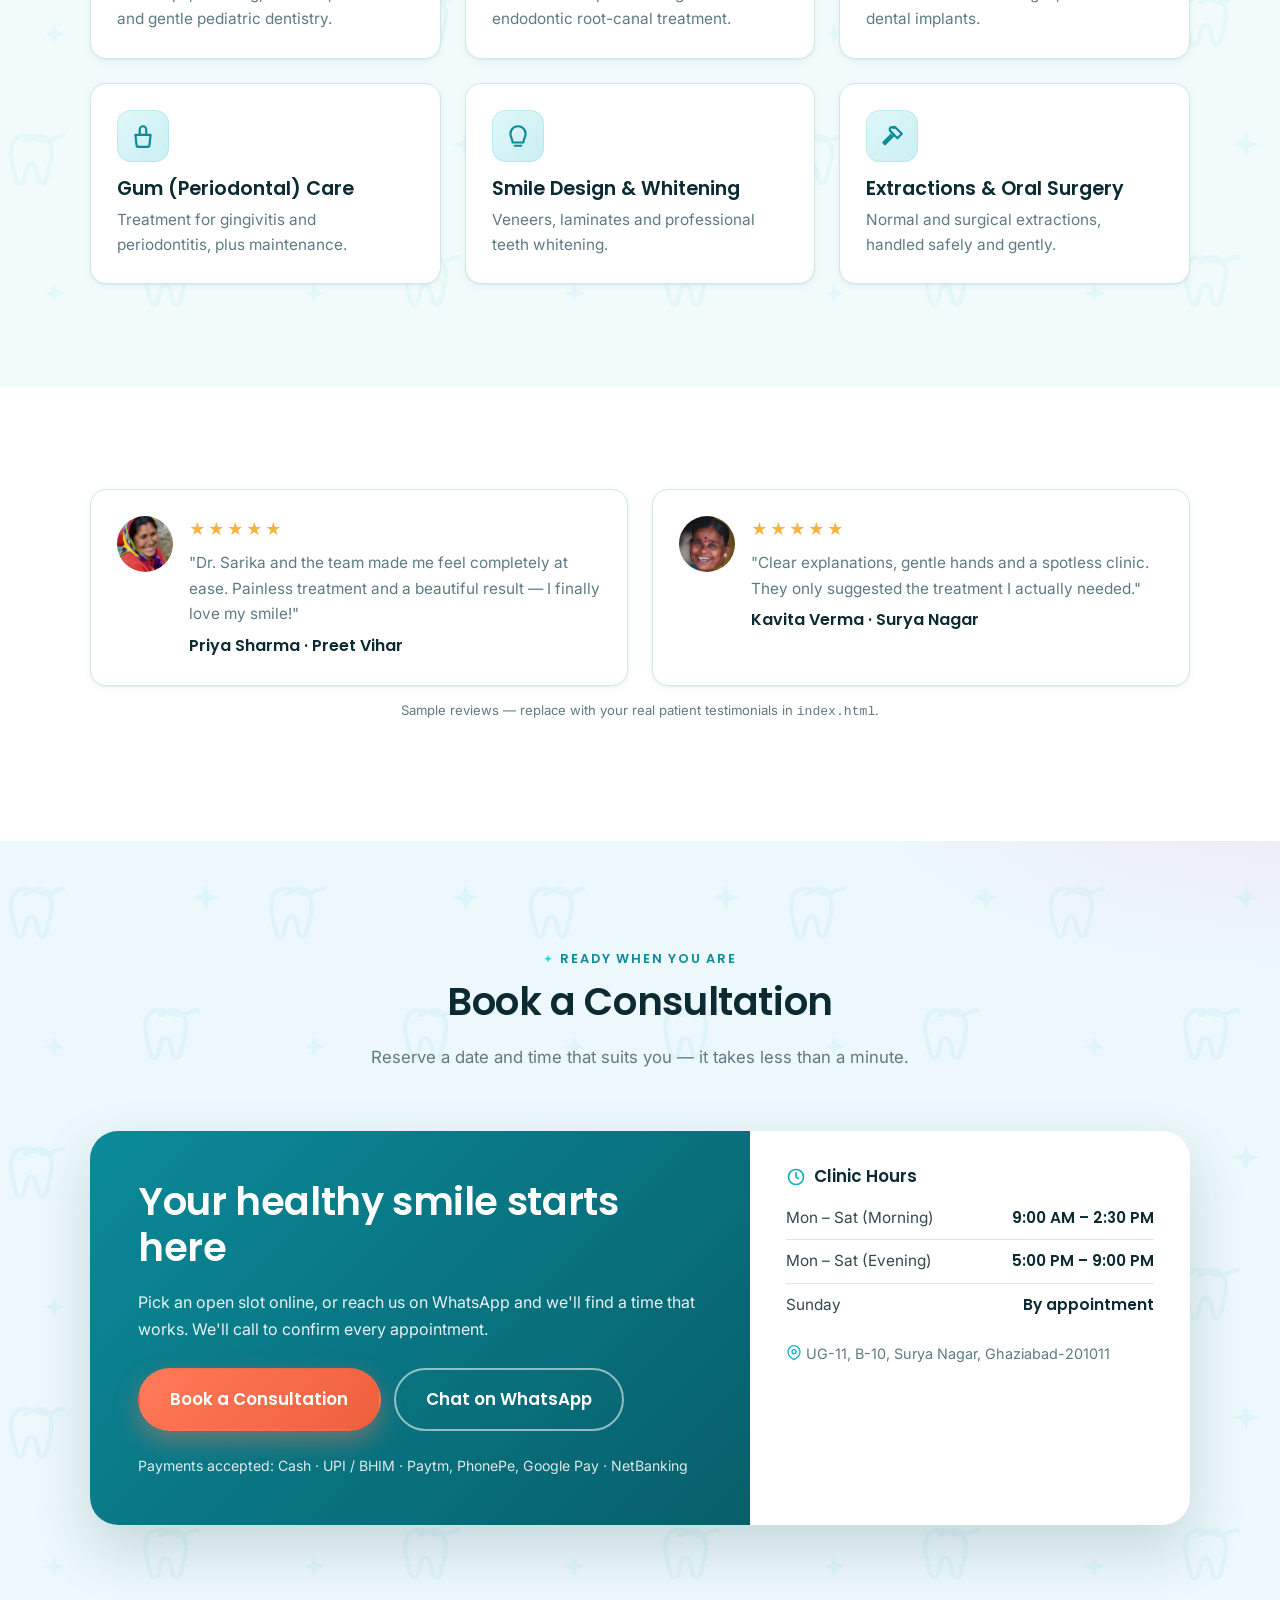
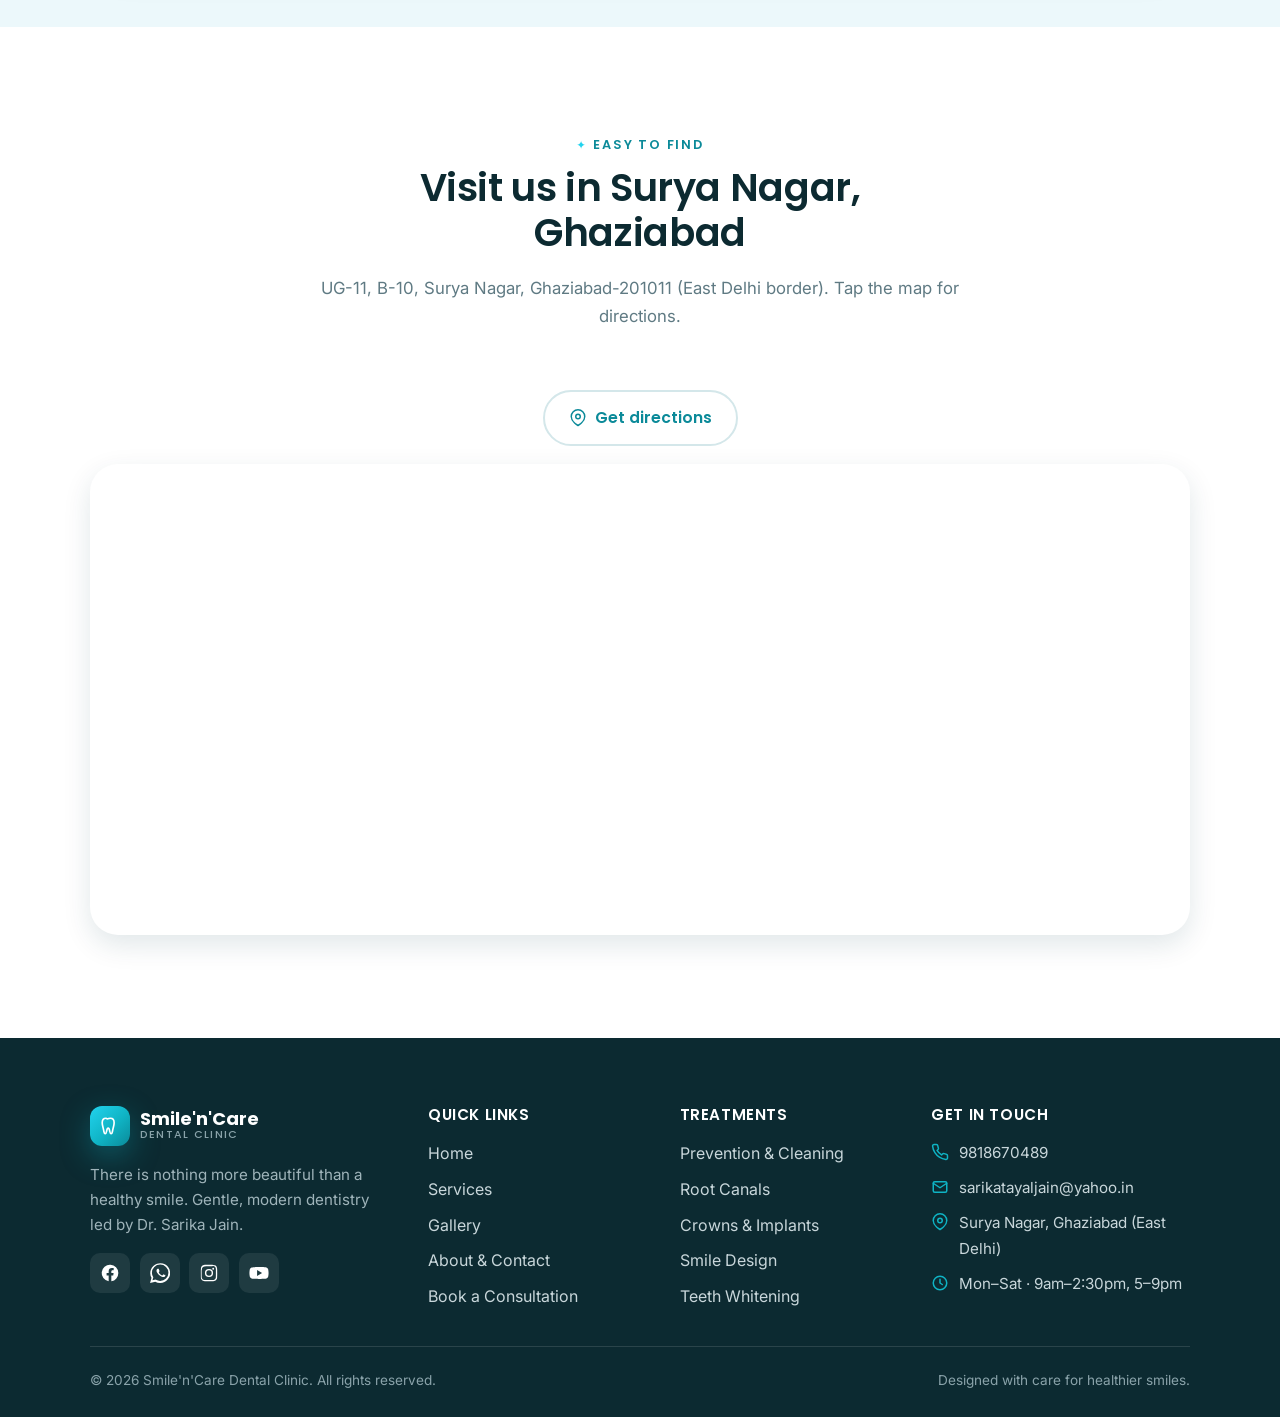
==== commit fa220451: "Add tooth-scallop divider for a stronger dental identity A "row of teeth" scalloped edge at the bott" ====
--- a/index.html
+++ b/index.html
@@ -73,6 +73,7 @@
           </div>
         </div>
       </div>
+      <div class="tooth-divider" aria-hidden="true"></div>
     </section>
 
     <!-- ====================== ABOUT THE CLINIC ====================== -->
@@ -330,7 +331,7 @@
           <div class="socials">
             <a href="https://facebook.com/dental.clinic.east.delhi" target="_blank" rel="noopener" aria-label="Facebook"><svg viewBox="0 0 24 24" fill="currentColor"><path d="M22 12a10 10 0 1 0-11.6 9.9v-7H7.9V12h2.5V9.8c0-2.5 1.5-3.9 3.8-3.9 1.1 0 2.2.2 2.2.2v2.5h-1.2c-1.2 0-1.6.8-1.6 1.6V12h2.7l-.4 2.9h-2.3v7A10 10 0 0 0 22 12z"/></svg></a>
             <a href="https://wa.me/919818670489" target="_blank" rel="noopener" aria-label="WhatsApp"><svg viewBox="0 0 24 24" fill="currentColor"><path d="M.1 24l1.7-6.2A11.9 11.9 0 1 1 12 24a11.9 11.9 0 0 1-5.7-1.5L.1 24zM6.8 20l.4.2a9.9 9.9 0 0 0 5 1.4 9.9 9.9 0 1 0-9.9-9.9c0 1.9.5 3.6 1.5 5.1l.2.4-1 3.6 3.8-1zm11.4-5.5c-.2-.1-1.5-.7-1.7-.8-.2-.1-.4-.1-.6.1l-.8 1c-.2.2-.3.2-.5.1a8 8 0 0 1-2.4-1.5 9 9 0 0 1-1.6-2.1c-.2-.3 0-.4.1-.6l.5-.5c.1-.2.2-.3.2-.5s0-.4-.1-.5l-.8-1.9c-.2-.5-.4-.4-.6-.4h-.5c-.2 0-.5.1-.7.3-.2.3-.9.9-.9 2.2s.9 2.5 1.1 2.7c.1.2 1.9 2.9 4.6 4 .6.3 1.1.5 1.5.6.6.2 1.2.2 1.6.1.5-.1 1.5-.6 1.7-1.2.2-.6.2-1.1.1-1.2 0-.1-.2-.2-.5-.3z"/></svg></a>
-            <a href="https://www.instagram.com/" target="_blank" rel="noopener" aria-label="Instagram"><svg viewBox="0 0 24 24" fill="currentColor"><path d="M12 2.2c3.2 0 3.6 0 4.9.07 1.2.06 1.8.25 2.2.42.55.21.95.47 1.37.89.42.42.68.82.89 1.37.17.4.36 1 .42 2.2.06 1.3.07 1.7.07 4.9s0 3.6-.07 4.9c-.06 1.2-.25 1.8-.42 2.2a3.7 3.7 0 0 1-.89 1.37 3.7 3.7 0 0 1-1.37.89c-.4.17-1 .36-2.2.42-1.3.06-1.7.07-4.9.07s-3.6 0-4.9-.07c-1.2-.06-1.8-.25-2.2-.42a3.7 3.7 0 0 1-1.37-.89 3.7 3.7 0 0 1-.89-1.37c-.17-.4-.36-1-.42-2.2C2.2 15.6 2.2 15.2 2.2 12s0-3.6.07-4.9c.06-1.2.25-1.8.42-2.2.21-.55.47-.95.89-1.37.42-.42.82-.68 1.37-.89.4-.17 1-.36 2.2-.42C8.4 2.2 8.8 2.2 12 2.2zm0 1.8c-3.1 0-3.5 0-4.7.07-.9.04-1.4.2-1.7.32-.43.17-.74.37-1.06.69-.32.32-.52.63-.69 1.06-.12.3-.28.8-.32 1.7C3.2 8.5 3.2 8.9 3.2 12s0 3.5.07 4.7c.04.9.2 1.4.32 1.7.17.43.37.74.69 1.06.32.32.63.52 1.06.69.3.12.8.28 1.7.32 1.2.07 1.6.07 4.7.07s3.5 0 4.7-.07c.9-.04 1.4-.2 1.7-.32.43-.17.74-.37 1.06-.69.32-.32.52-.63.69-1.06.12-.3.28-.8.32-1.7.07-1.2.07-1.6.07-4.7s0-3.5-.07-4.7c-.04-.9-.2-1.4-.32-1.7a2.9 2.9 0 0 0-.69-1.06 2.9 2.9 0 0 0-1.06-.69c-.3-.12-.8-.28-1.7-.32C15.5 4 15.1 4 12 4zm0 3.1a4.9 4.9 0 1 1 0 9.8 4.9 4.9 0 0 1 0-9.8zm0 8.1a3.2 3.2 0 1 0 0-6.4 3.2 3.2 0 0 0 0 6.4zm6.2-8.3a1.15 1.15 0 1 1-2.3 0 1.15 1.15 0 0 1 2.3 0z"/></svg></a>
+            <a href="https://www.instagram.com/smile_n_care/" target="_blank" rel="noopener" aria-label="Instagram"><svg viewBox="0 0 24 24" fill="currentColor"><path d="M12 2.2c3.2 0 3.6 0 4.9.07 1.2.06 1.8.25 2.2.42.55.21.95.47 1.37.89.42.42.68.82.89 1.37.17.4.36 1 .42 2.2.06 1.3.07 1.7.07 4.9s0 3.6-.07 4.9c-.06 1.2-.25 1.8-.42 2.2a3.7 3.7 0 0 1-.89 1.37 3.7 3.7 0 0 1-1.37.89c-.4.17-1 .36-2.2.42-1.3.06-1.7.07-4.9.07s-3.6 0-4.9-.07c-1.2-.06-1.8-.25-2.2-.42a3.7 3.7 0 0 1-1.37-.89 3.7 3.7 0 0 1-.89-1.37c-.17-.4-.36-1-.42-2.2C2.2 15.6 2.2 15.2 2.2 12s0-3.6.07-4.9c.06-1.2.25-1.8.42-2.2.21-.55.47-.95.89-1.37.42-.42.82-.68 1.37-.89.4-.17 1-.36 2.2-.42C8.4 2.2 8.8 2.2 12 2.2zm0 1.8c-3.1 0-3.5 0-4.7.07-.9.04-1.4.2-1.7.32-.43.17-.74.37-1.06.69-.32.32-.52.63-.69 1.06-.12.3-.28.8-.32 1.7C3.2 8.5 3.2 8.9 3.2 12s0 3.5.07 4.7c.04.9.2 1.4.32 1.7.17.43.37.74.69 1.06.32.32.63.52 1.06.69.3.12.8.28 1.7.32 1.2.07 1.6.07 4.7.07s3.5 0 4.7-.07c.9-.04 1.4-.2 1.7-.32.43-.17.74-.37 1.06-.69.32-.32.52-.63.69-1.06.12-.3.28-.8.32-1.7.07-1.2.07-1.6.07-4.7s0-3.5-.07-4.7c-.04-.9-.2-1.4-.32-1.7a2.9 2.9 0 0 0-.69-1.06 2.9 2.9 0 0 0-1.06-.69c-.3-.12-.8-.28-1.7-.32C15.5 4 15.1 4 12 4zm0 3.1a4.9 4.9 0 1 1 0 9.8 4.9 4.9 0 0 1 0-9.8zm0 8.1a3.2 3.2 0 1 0 0-6.4 3.2 3.2 0 0 0 0 6.4zm6.2-8.3a1.15 1.15 0 1 1-2.3 0 1.15 1.15 0 0 1 2.3 0z"/></svg></a>
             <a href="https://www.youtube.com/@sarikajain3560" target="_blank" rel="noopener" aria-label="YouTube"><svg viewBox="0 0 24 24" fill="currentColor"><path d="M23 7.5a3 3 0 0 0-2.1-2.1C19 4.9 12 4.9 12 4.9s-7 0-8.9.5A3 3 0 0 0 1 7.5 31 31 0 0 0 .5 12 31 31 0 0 0 1 16.5a3 3 0 0 0 2.1 2.1c1.9.5 8.9.5 8.9.5s7 0 8.9-.5a3 3 0 0 0 2.1-2.1A31 31 0 0 0 23.5 12 31 31 0 0 0 23 7.5zM9.7 15.5v-7l6 3.5z"/></svg></a>
           </div>
         </div>
--- a/assets/css/styles.css
+++ b/assets/css/styles.css
@@ -11,6 +11,8 @@
   --cyan: #22d3ee;        /* bright dental cyan */
   --mint: #6ee7d6;        /* fresh mint */
   --aqua: #2dd4bf;        /* aqua-teal */
+  --pink: #ff7eb0;        /* soft rose accent */
+  --pink-soft: #ffe3ee;   /* pale pink wash */
   --accent: #ff7a59;
   --accent-dark: #ef5f3c;
   --ink: #0c2a31;
@@ -27,7 +29,7 @@
   /* dental gradients */
   --grad-brand: linear-gradient(135deg, var(--cyan), var(--primary) 55%, var(--primary-dark));
   --grad-deep: linear-gradient(135deg, var(--primary-dark), var(--primary-darker));
-  --grad-soft: linear-gradient(160deg, #f3fcfd, #e4f6f9);
+  --grad-soft: linear-gradient(155deg, #f4fcfd 0%, #eaf7fa 52%, #fdeef4 100%);
   /* faint tooth + sparkle motif (used as subtle section background) */
   --dental-motif: url("data:image/svg+xml,%3Csvg xmlns='http://www.w3.org/2000/svg' width='120' height='120' viewBox='0 0 120 120'%3E%3Cg fill='none' stroke='%230fb3c4' stroke-opacity='0.06' stroke-width='2'%3E%3Cpath d='M30 22c-4 0-6 2.5-9 2.5S15 22 11 22c-4 0-6 3.5-6 8 0 3 .8 5.6 1.6 8.8.6 2.5 1 5.3 2.6 5.3 1.6 0 1.9-2 2.4-4.2.5-2.2.8-5 2.8-5s2.3 2.8 2.8 5c.5 2.2.8 4.2 2.4 4.2 1.6 0 2-2.8 2.6-5.3.8-3.2 1.6-5.8 1.6-8.8 0-4.5-2-8-6-8-3 0-3.6 2.5-7 2.5'/%3E%3Cpath d='M92 78c-4 0-6 2.5-9 2.5S77 78 73 78c-4 0-6 3.5-6 8 0 3 .8 5.6 1.6 8.8.6 2.5 1 5.3 2.6 5.3 1.6 0 1.9-2 2.4-4.2.5-2.2.8-5 2.8-5s2.3 2.8 2.8 5c.5 2.2.8 4.2 2.4 4.2 1.6 0 2-2.8 2.6-5.3.8-3.2 1.6-5.8 1.6-8.8 0-4.5-2-8-6-8-3 0-3.6 2.5-7 2.5'/%3E%3C/g%3E%3Cg fill='%2322d3ee' fill-opacity='0.07'%3E%3Cpath d='M95 20l1.6 4.4L101 26l-4.4 1.6L95 32l-1.6-4.4L89 26l4.4-1.6z'/%3E%3Cpath d='M25 90l1.2 3.3L29.5 95l-3.3 1.2L25 99.5l-1.2-3.3L20.5 95l3.3-1.2z'/%3E%3C/g%3E%3C/svg%3E");
   --radius: 16px;
@@ -62,8 +64,16 @@
 
 .container { width: 100%; max-width: var(--container); margin: 0 auto; padding: 0 20px; }
 .section { padding: clamp(56px, 8vw, 104px) 0; }
-.section--soft { background-color: var(--bg-soft); background-image: var(--dental-motif); background-size: 260px; }
-.section--tint { background-color: var(--primary-tint); background-image: var(--dental-motif); background-size: 260px; }
+.section--soft {
+  background-color: var(--bg-soft);
+  background-image: radial-gradient(700px 320px at 100% -8%, rgba(255,126,176,.12), transparent 60%), var(--dental-motif);
+  background-size: auto, 260px; background-repeat: no-repeat, repeat;
+}
+.section--tint {
+  background-color: var(--primary-tint);
+  background-image: radial-gradient(700px 320px at 0% -8%, rgba(255,126,176,.12), transparent 60%), var(--dental-motif);
+  background-size: auto, 260px; background-repeat: no-repeat, repeat;
+}
 
 .eyebrow {
   display: inline-block; font-family: var(--font-head); font-weight: 600;
@@ -171,7 +181,7 @@
   position: relative; overflow: hidden;
   background:
     radial-gradient(1100px 520px at 82% -12%, rgba(34,211,238,.20), transparent 60%),
-    radial-gradient(820px 460px at -8% 108%, rgba(45,212,191,.16), transparent 58%),
+    radial-gradient(820px 460px at -8% 108%, rgba(255,126,176,.20), transparent 58%),
     var(--dental-motif),
     var(--grad-soft);
   background-size: auto, auto, 300px, auto;
@@ -181,8 +191,15 @@
   opacity: .55; z-index: 0; pointer-events: none;
 }
 .hero::before { width: 340px; height: 340px; right: -60px; top: -90px; background: radial-gradient(circle, rgba(34,211,238,.55), transparent 70%); }
-.hero::after  { width: 300px; height: 300px; left: -90px; bottom: -110px; background: radial-gradient(circle, rgba(110,231,214,.5), transparent 70%); }
+.hero::after  { width: 320px; height: 320px; left: -90px; bottom: -110px; background: radial-gradient(circle, rgba(255,126,176,.5), transparent 70%); }
 .hero .container { position: relative; z-index: 1; }
+
+/* tooth-scallop divider — the dental "row of teeth" signature edge */
+.tooth-divider {
+  position: absolute; left: 0; right: 0; bottom: -1px; height: 22px; z-index: 3; pointer-events: none;
+  background: url("../images/tooth-scallop.svg") repeat-x left bottom; background-size: 48px 22px;
+  filter: drop-shadow(0 -2px 2px rgba(8, 60, 70, .07));
+}
 .hero-grid {
   display: grid; grid-template-columns: 1.05fr .95fr; gap: 48px; align-items: center;
   padding: clamp(48px, 7vw, 88px) 0;
@@ -389,7 +406,7 @@
   content: ""; position: absolute; inset: 0; pointer-events: none;
   background:
     radial-gradient(620px 220px at 82% -25%, rgba(34,211,238,.40), transparent 60%),
-    radial-gradient(520px 200px at 8% 125%, rgba(110,231,214,.28), transparent 60%);
+    radial-gradient(540px 210px at 6% 125%, rgba(255,126,176,.34), transparent 60%);
 }
 .cta-band > * { position: relative; z-index: 1; }
 .cta-band h2 { color: #fff; }
@@ -403,7 +420,8 @@
     var(--dental-motif),
     var(--grad-soft);
   background-size: auto, 280px, auto;
-  padding: clamp(40px, 6vw, 72px) 0; text-align: center; border-bottom: 1px solid var(--border);
+  padding: clamp(40px, 6vw, 72px) 0; text-align: center; border-bottom: 0;
+  position: relative; overflow: hidden;
 }
 .page-banner p { color: var(--muted); max-width: 60ch; margin: .5rem auto 0; font-size: 1.08rem; }
 .crumbs { font-size: .85rem; color: var(--muted); margin-bottom: .6rem; }
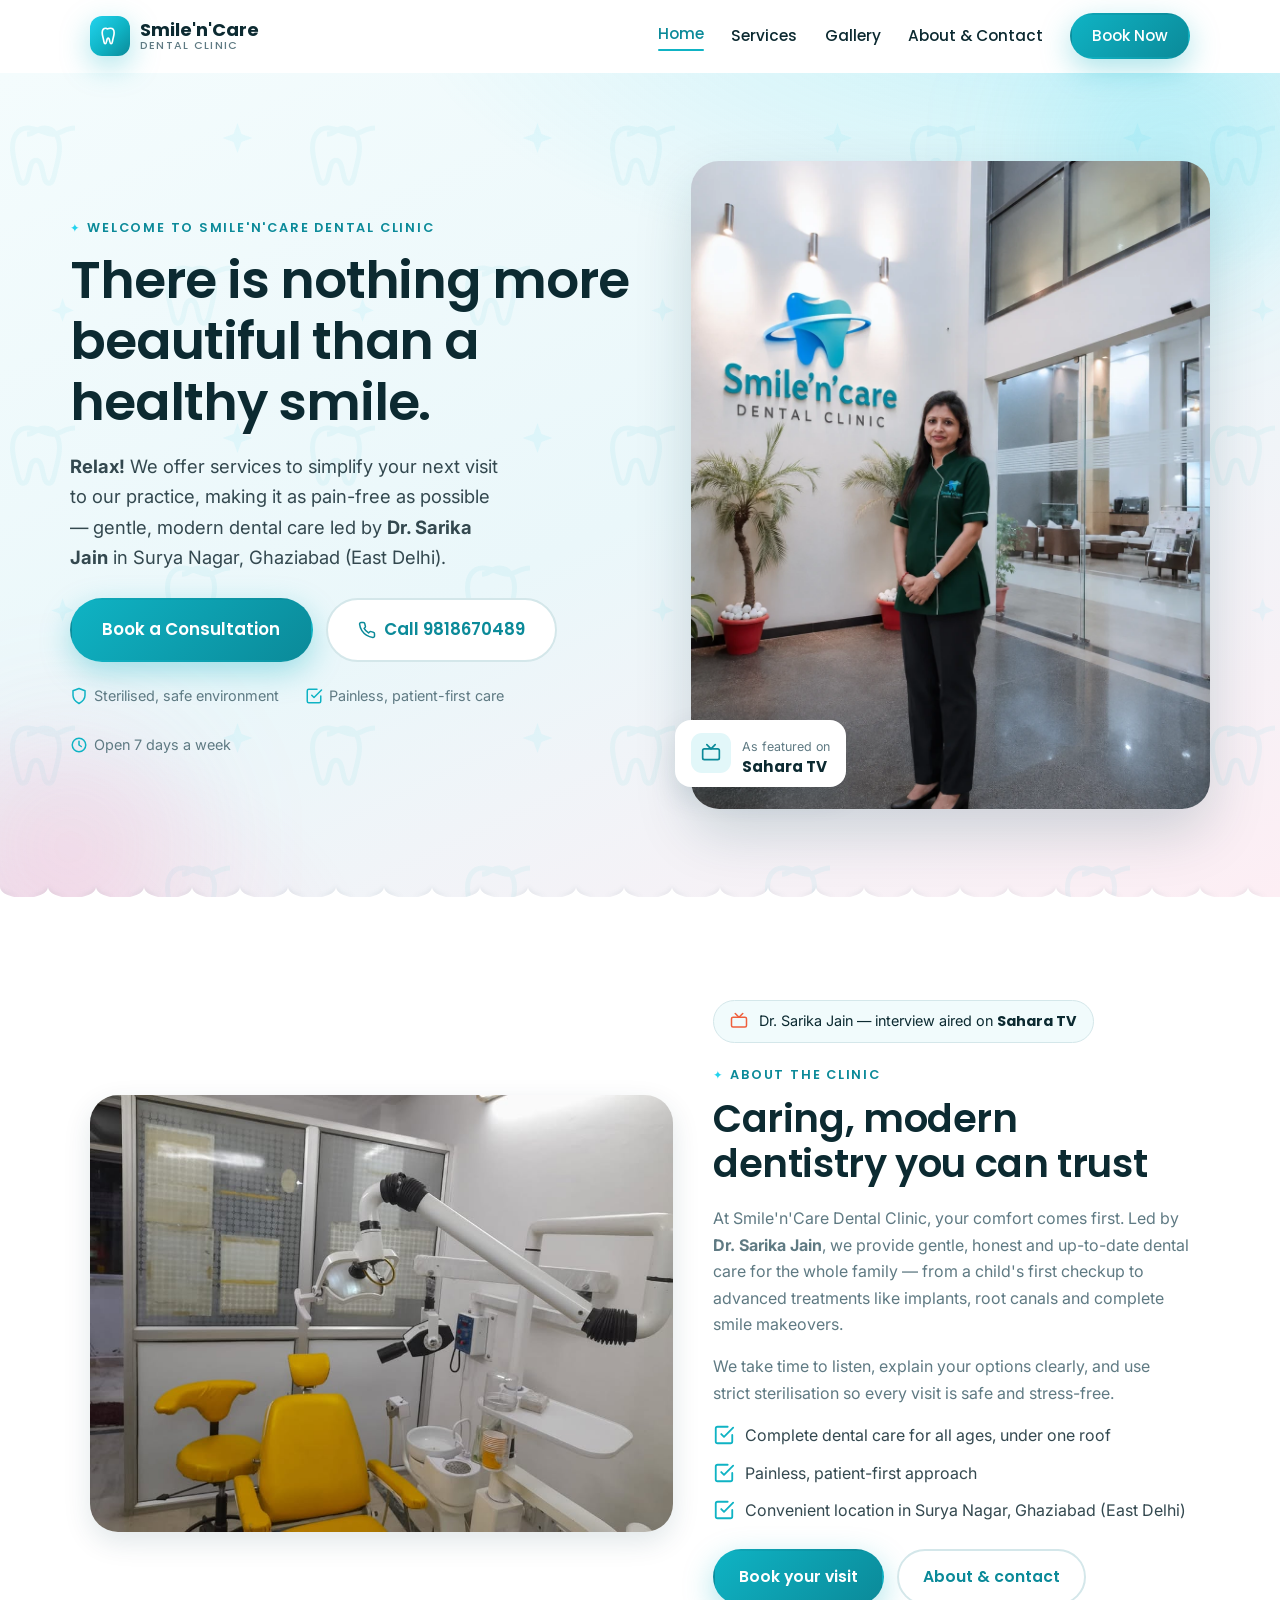
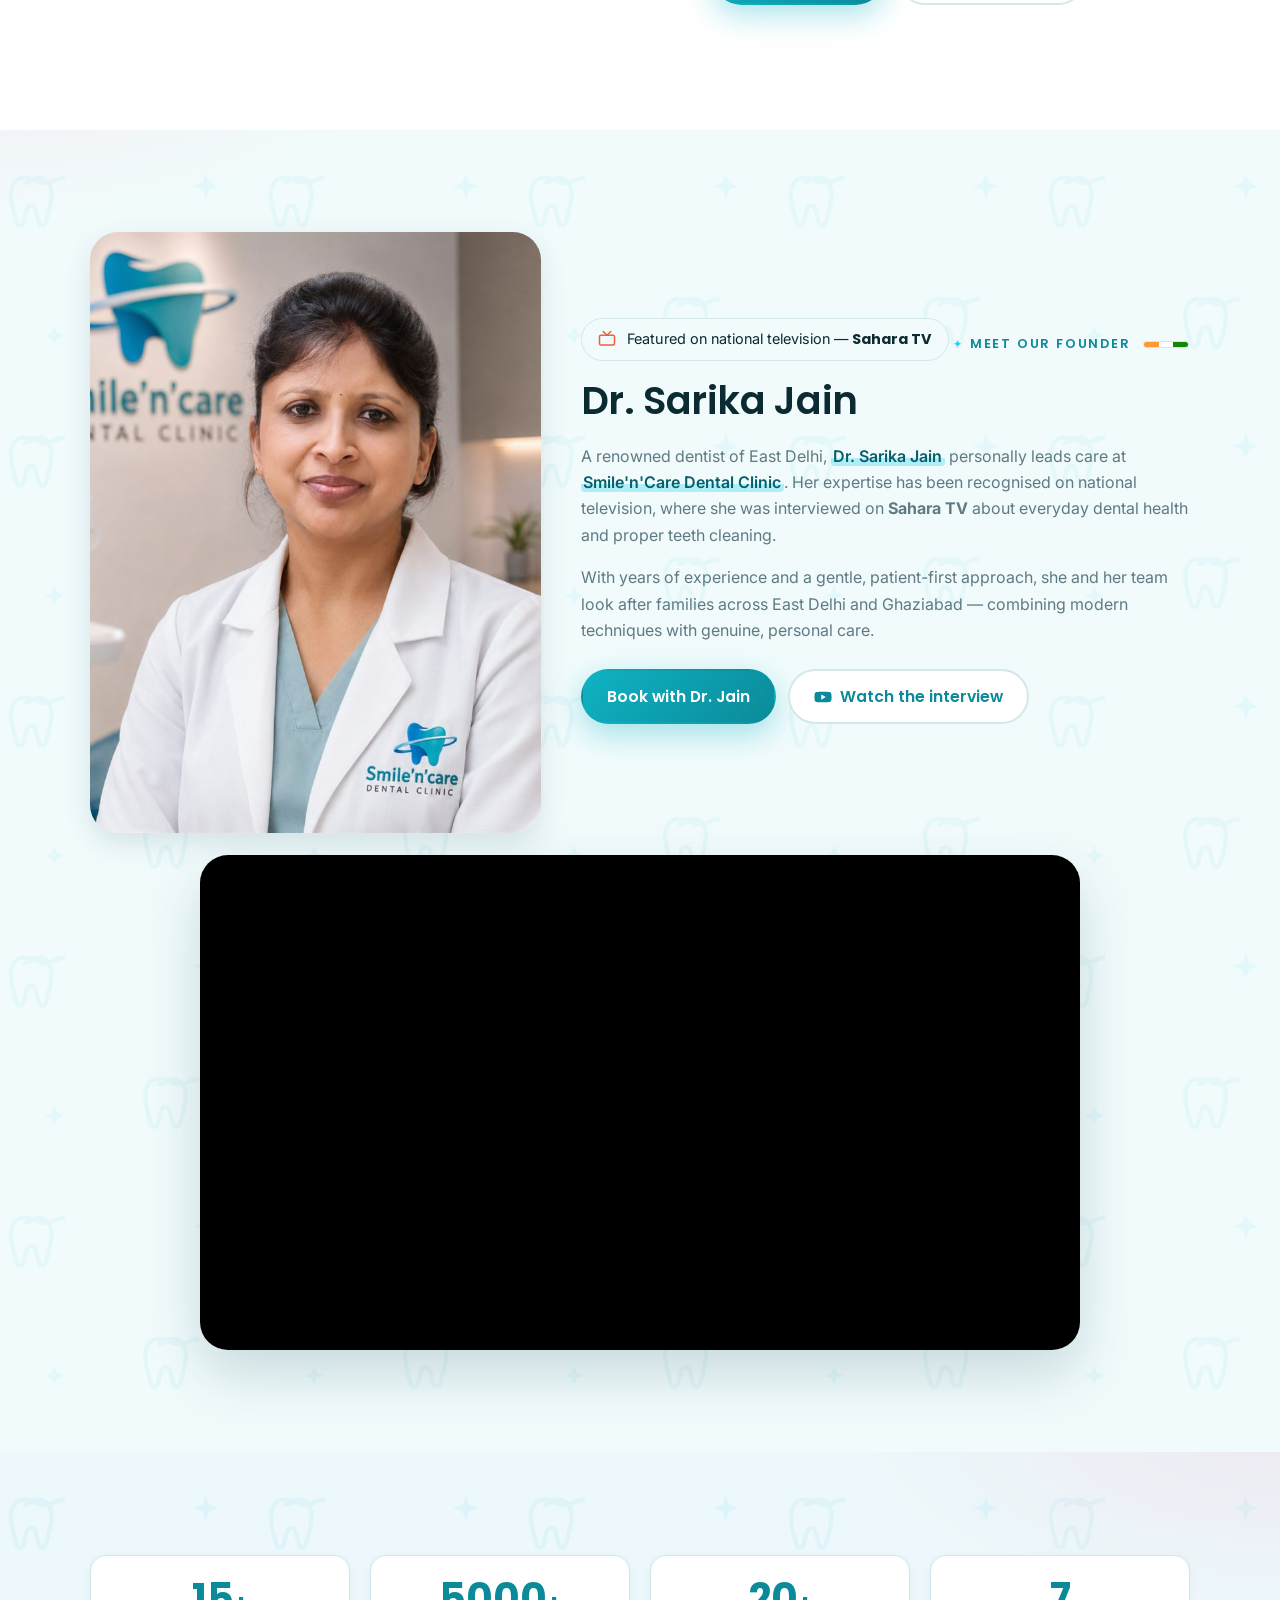
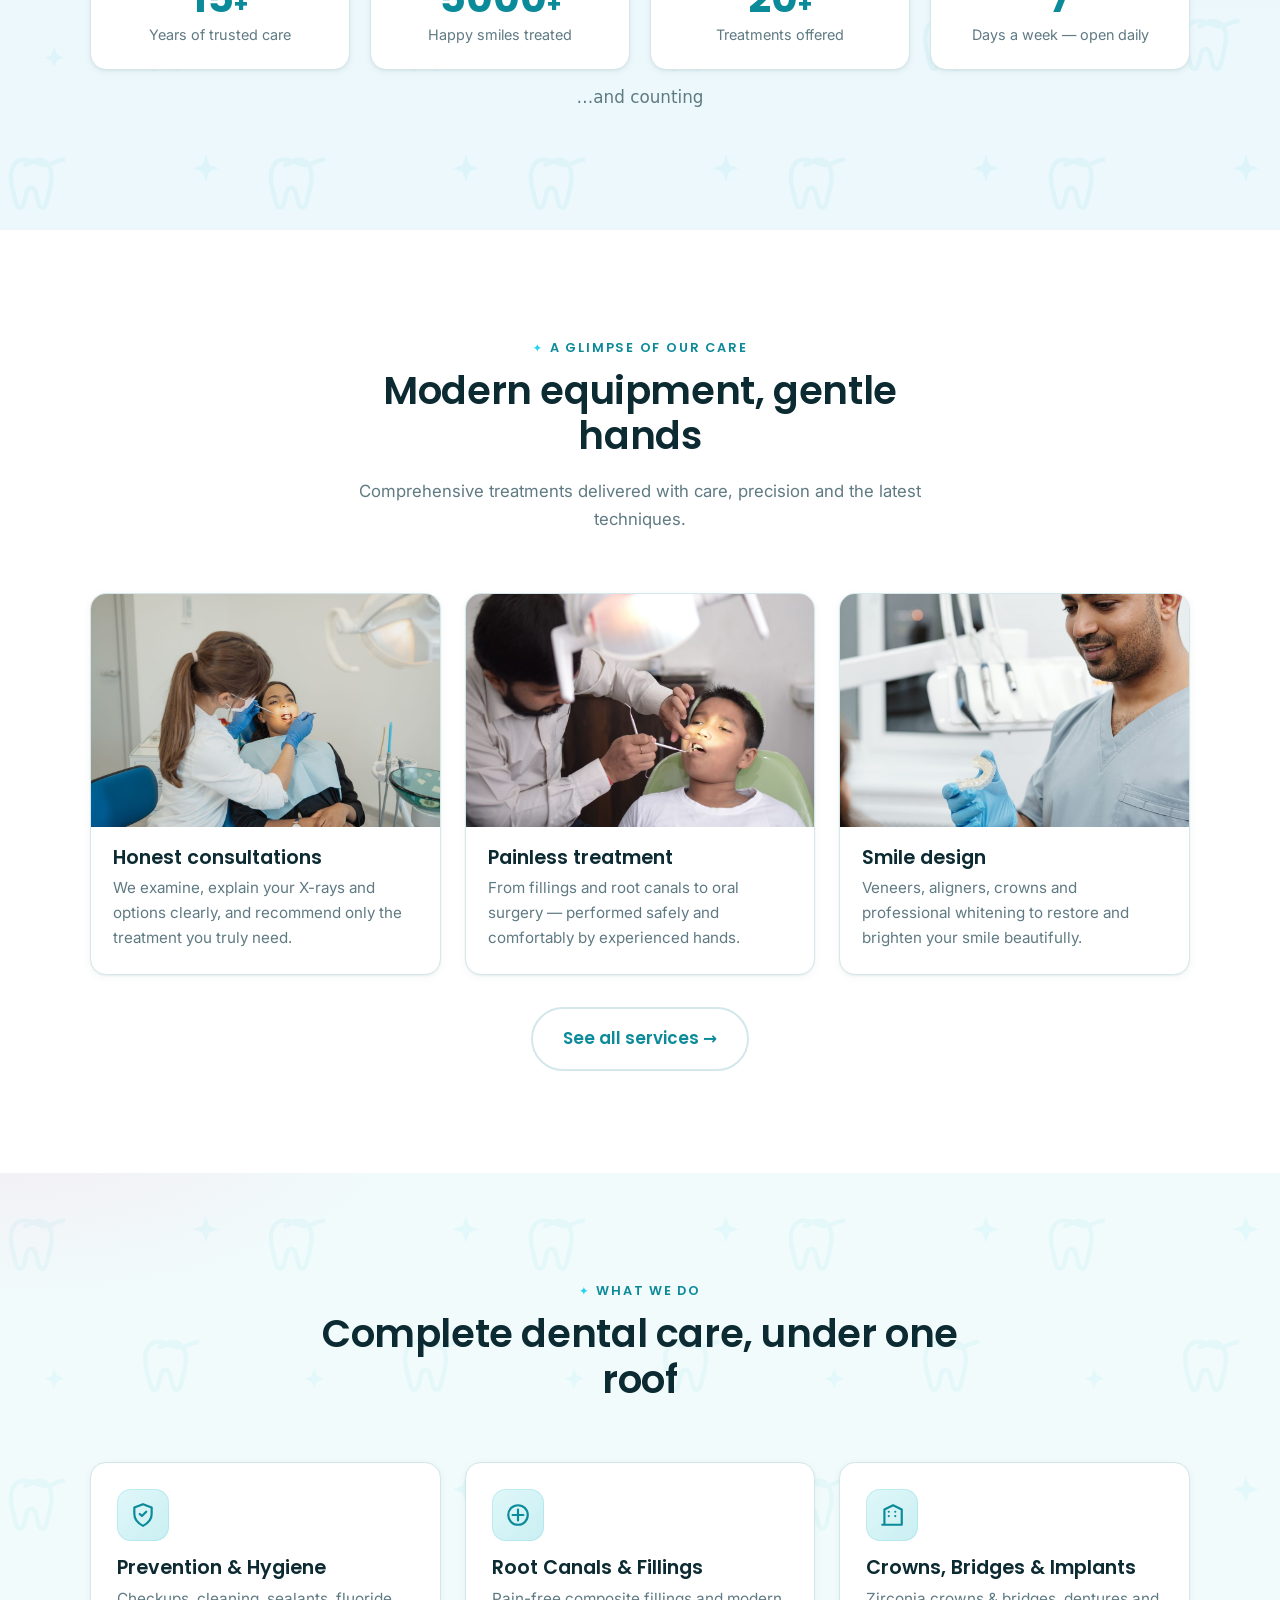
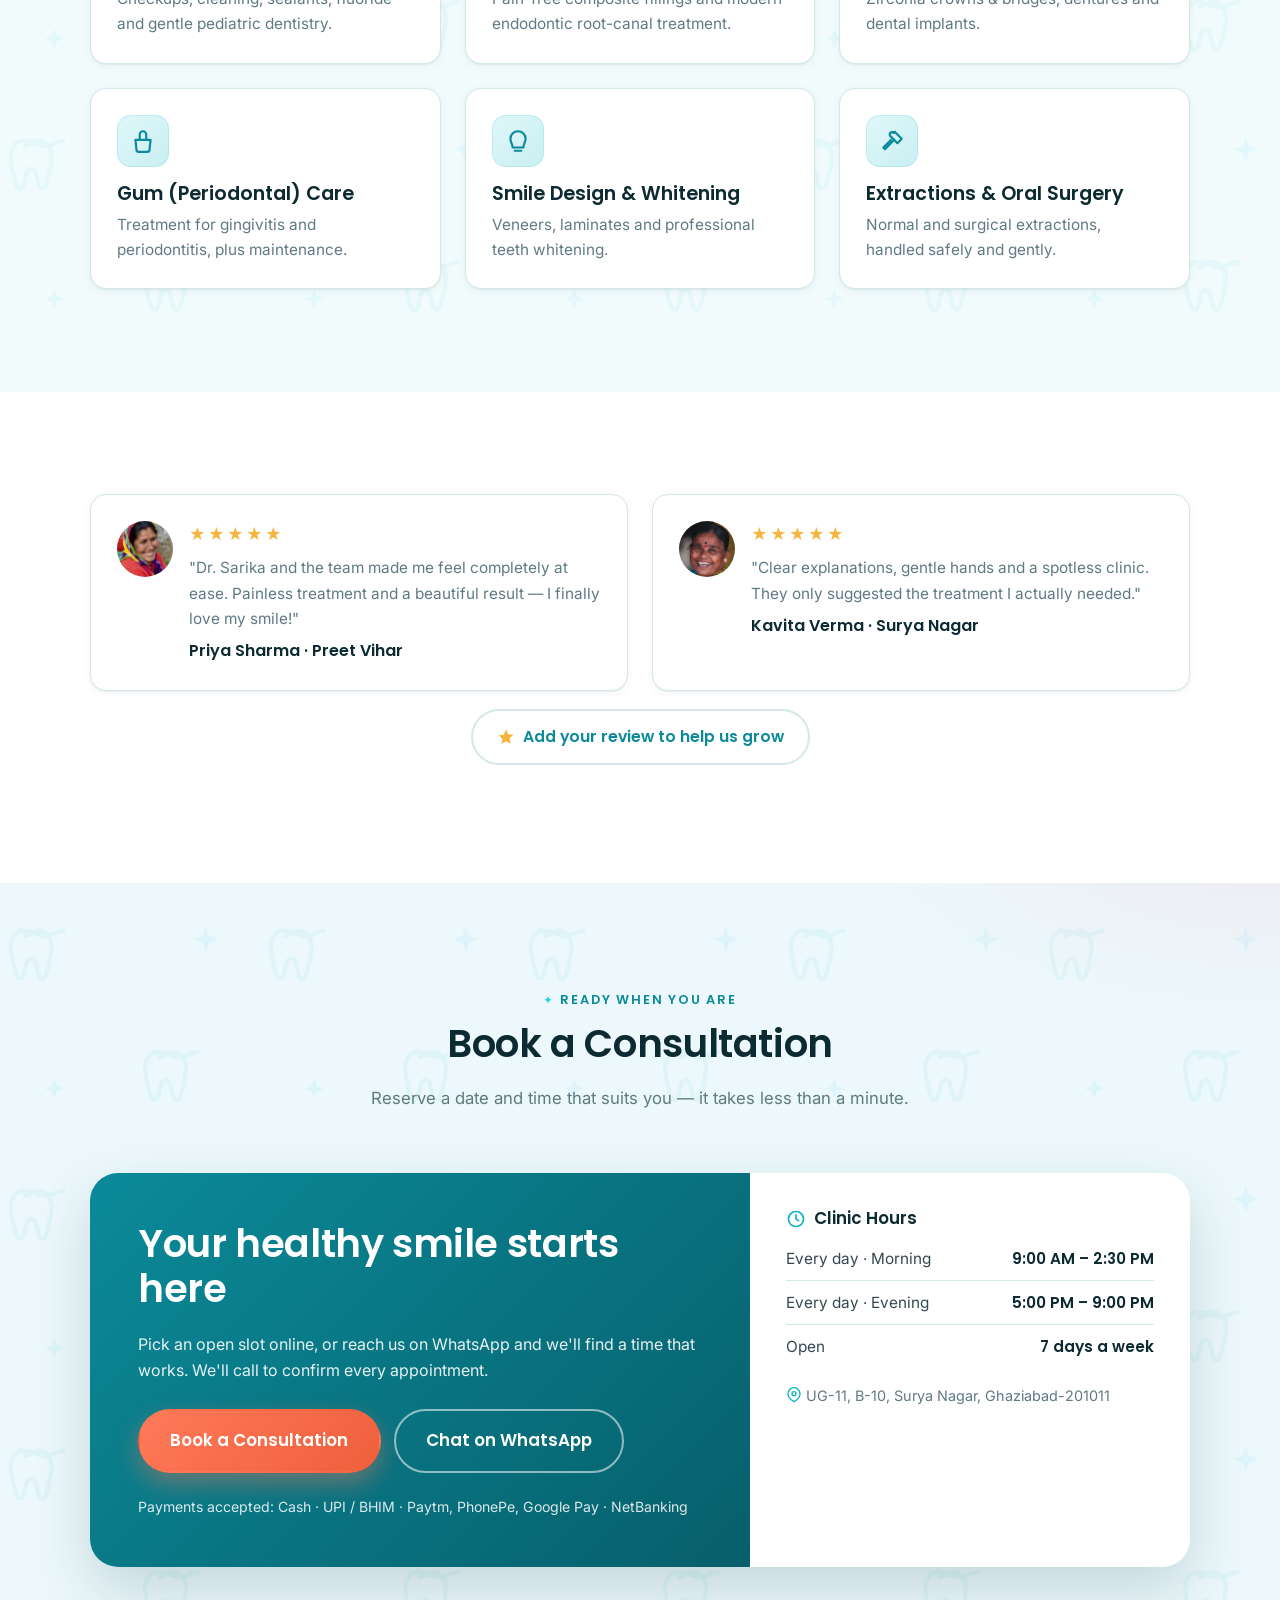
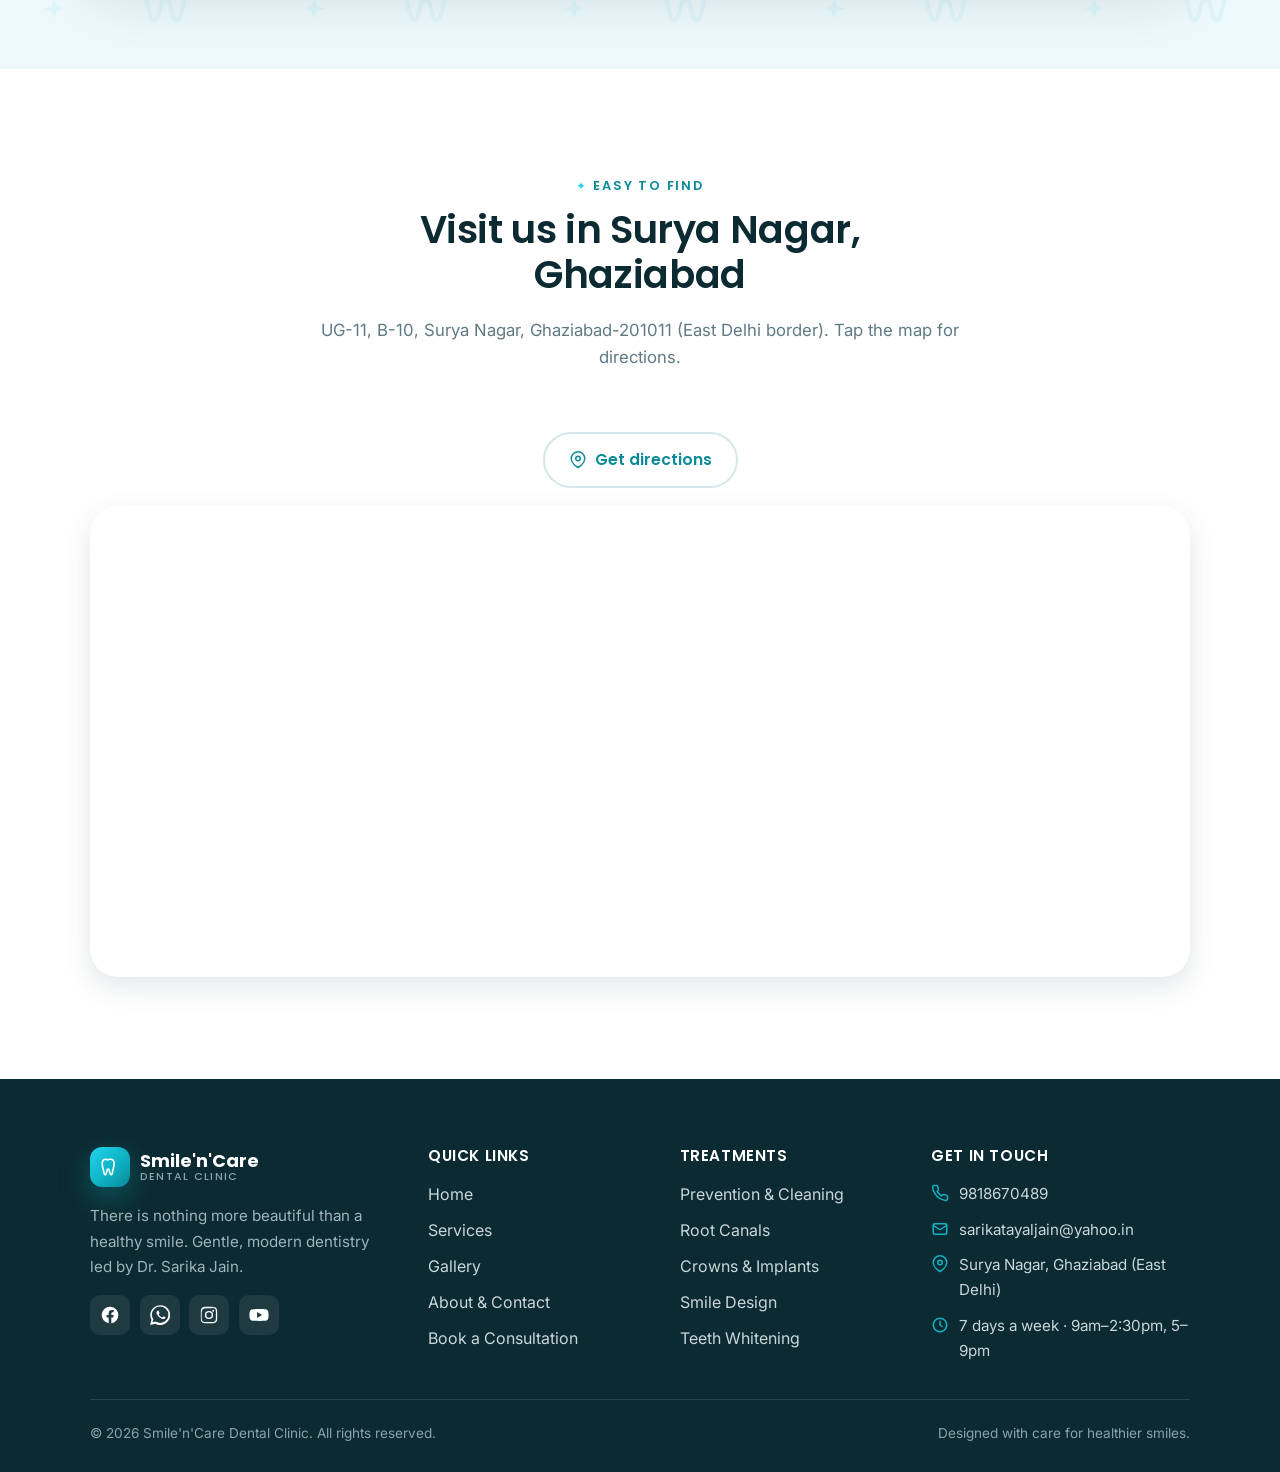
==== commit 1d0b63dd: "Open 7 days a week, Google-review CTA, and "…and counting" stats - Clinic now available all 7 days: " ====
--- a/index.html
+++ b/index.html
@@ -58,7 +58,7 @@
           <div class="hero-trust">
             <span><svg viewBox="0 0 24 24" fill="none" stroke="currentColor" stroke-width="2" stroke-linecap="round" stroke-linejoin="round"><path d="M12 2 4 5v6c0 5 3.4 8.5 8 11 4.6-2.5 8-6 8-11V5l-8-3z"/></svg> Sterilised, safe environment</span>
             <span><svg viewBox="0 0 24 24" fill="none" stroke="currentColor" stroke-width="2" stroke-linecap="round" stroke-linejoin="round"><path d="m9 11 3 3L22 4"/><path d="M21 12v7a2 2 0 0 1-2 2H5a2 2 0 0 1-2-2V5a2 2 0 0 1 2-2h11"/></svg> Painless, patient-first care</span>
-            <span><svg viewBox="0 0 24 24" fill="none" stroke="currentColor" stroke-width="2" stroke-linecap="round" stroke-linejoin="round"><circle cx="12" cy="12" r="9"/><path d="M12 7v5l3 2"/></svg> Mon–Sat appointments</span>
+            <span><svg viewBox="0 0 24 24" fill="none" stroke="currentColor" stroke-width="2" stroke-linecap="round" stroke-linejoin="round"><circle cx="12" cy="12" r="9"/><path d="M12 7v5l3 2"/></svg> Open 7 days a week</span>
           </div>
         </div>
 
@@ -150,9 +150,9 @@
           <div class="stat reveal"><div class="num">15<span style="font-size:.6em">+</span></div><div class="label">Years of trusted care</div></div>
           <div class="stat reveal"><div class="num">5000<span style="font-size:.6em">+</span></div><div class="label">Happy smiles treated</div></div>
           <div class="stat reveal"><div class="num">20<span style="font-size:.6em">+</span></div><div class="label">Treatments offered</div></div>
-          <div class="stat reveal"><div class="num">6</div><div class="label">Days a week (Mon–Sat)</div></div>
-        </div>
-        <p class="center text-muted" style="margin-top:14px;font-size:.82rem">Stats above are placeholders — update them in <code>index.html</code> with your clinic's real numbers.</p>
+          <div class="stat reveal"><div class="num">7</div><div class="label">Days a week — open daily</div></div>
+        </div>
+        <p class="center text-muted" style="margin-top:14px;font-family:var(--font-head);font-size:1.05rem">…and counting</p>
       </div>
     </section>
 
@@ -256,7 +256,7 @@
             </div>
           </div>
         </div>
-        <p class="center text-muted" style="margin-top:14px;font-size:.82rem">Sample reviews — replace with your real patient testimonials in <code>index.html</code>.</p>
+        <p class="center" style="margin-top:18px"><a class="btn btn-ghost" href="https://search.google.com/local/writereview?placeid=ChIJg6FZlBr7DDkRjWJ6Sis9T7Q" target="_blank" rel="noopener"><svg width="18" height="18" viewBox="0 0 24 24" fill="#f5b53d"><path d="M12 2l2.95 6.36 6.99.74-5.2 4.7 1.46 6.86L12 17.77 5.8 21.32l1.46-6.86-5.2-4.7 6.99-.74z"/></svg> Add your review to help us grow</a></p>
       </div>
     </section>
 
@@ -285,9 +285,9 @@
               Clinic Hours
             </h3>
             <table class="hours-table" style="margin-top:.4rem">
-              <tr><td>Mon – Sat (Morning)</td><td>9:00 AM – 2:30 PM</td></tr>
-              <tr><td>Mon – Sat (Evening)</td><td>5:00 PM – 9:00 PM</td></tr>
-              <tr><td>Sunday</td><td>By appointment</td></tr>
+              <tr><td>Every day · Morning</td><td>9:00 AM – 2:30 PM</td></tr>
+              <tr><td>Every day · Evening</td><td>5:00 PM – 9:00 PM</td></tr>
+              <tr><td>Open</td><td>7 days a week</td></tr>
             </table>
             <p class="muted-note" style="margin-top:1rem">
               <svg width="16" height="16" viewBox="0 0 24 24" fill="none" stroke="var(--primary)" stroke-width="2" style="vertical-align:-2px"><path d="M21 10c0 7-9 12-9 12s-9-5-9-12a9 9 0 0 1 18 0z"/><circle cx="12" cy="10" r="3"/></svg>
@@ -361,7 +361,7 @@
             <a href="tel:+919818670489"><svg viewBox="0 0 24 24" fill="none" stroke="currentColor" stroke-width="2" stroke-linecap="round" stroke-linejoin="round"><path d="M22 16.92v3a2 2 0 0 1-2.18 2 19.79 19.79 0 0 1-8.63-3.07 19.5 19.5 0 0 1-6-6 19.79 19.79 0 0 1-3.07-8.67A2 2 0 0 1 4.11 2h3a2 2 0 0 1 2 1.72c.13.96.36 1.9.7 2.81a2 2 0 0 1-.45 2.11L8.09 9.91a16 16 0 0 0 6 6l1.27-1.27a2 2 0 0 1 2.11-.45c.9.34 1.85.57 2.81.7A2 2 0 0 1 22 16.92z"/></svg> 9818670489</a>
             <a href="mailto:sarikatayaljain@yahoo.in"><svg viewBox="0 0 24 24" fill="none" stroke="currentColor" stroke-width="2" stroke-linecap="round" stroke-linejoin="round"><rect x="3" y="5" width="18" height="14" rx="2"/><path d="m3 7 9 6 9-6"/></svg> sarikatayaljain@yahoo.in</a>
             <span><svg viewBox="0 0 24 24" fill="none" stroke="currentColor" stroke-width="2" stroke-linecap="round" stroke-linejoin="round"><path d="M21 10c0 7-9 12-9 12s-9-5-9-12a9 9 0 0 1 18 0z"/><circle cx="12" cy="10" r="3"/></svg> Surya Nagar, Ghaziabad (East Delhi)</span>
-            <span><svg viewBox="0 0 24 24" fill="none" stroke="currentColor" stroke-width="2" stroke-linecap="round" stroke-linejoin="round"><circle cx="12" cy="12" r="9"/><path d="M12 7v5l3 2"/></svg> Mon–Sat · 9am–2:30pm, 5–9pm</span>
+            <span><svg viewBox="0 0 24 24" fill="none" stroke="currentColor" stroke-width="2" stroke-linecap="round" stroke-linejoin="round"><circle cx="12" cy="12" r="9"/><path d="M12 7v5l3 2"/></svg> 7 days a week · 9am–2:30pm, 5–9pm</span>
           </div>
         </div>
       </div>
--- a/assets/css/styles.css
+++ b/assets/css/styles.css
@@ -114,6 +114,8 @@
 .btn-primary:hover { color: #fff; box-shadow: 0 14px 32px rgba(15,179,196,.5); transform: translateY(-2px); filter: brightness(1.06); }
 .btn-accent { background: linear-gradient(135deg, var(--accent), var(--accent-dark)); color: #fff; box-shadow: 0 10px 24px rgba(255, 122, 89, .4); }
 .btn-accent:hover { color: #fff; transform: translateY(-2px); filter: brightness(1.04); }
+.btn-wa { background: #25d366; color: #fff; box-shadow: 0 10px 24px rgba(37,211,102,.35); }
+.btn-wa:hover { background: #1ebe5d; color: #fff; transform: translateY(-2px); }
 .btn-ghost { background: #fff; color: var(--primary-dark); border-color: var(--border); }
 .btn-ghost:hover { border-color: var(--primary); color: var(--primary-dark); transform: translateY(-2px); }
 .btn-outline-white { background: transparent; color: #fff; border-color: rgba(255,255,255,.55); }
@@ -319,6 +321,7 @@
 
 /* ---------------------------- booking ------------------------------- */
 .booking-wrap { display: grid; grid-template-columns: 1.1fr 1fr; gap: 28px; align-items: start; }
+.booking-wrap > * { min-width: 0; } /* let the date strip scroll inside the panel instead of stretching it */
 @media (max-width: 920px) { .booking-wrap { grid-template-columns: 1fr; } }
 .panel { background: #fff; border: 1px solid var(--border); border-radius: var(--radius-lg); box-shadow: var(--shadow-md); padding: clamp(20px, 3vw, 30px); }
 .panel h3 { margin-bottom: .25rem; }
@@ -331,11 +334,23 @@
 .panel-head { display: flex; align-items: center; gap: .6rem; margin-bottom: 1.1rem; }
 
 /* date strip */
-.date-strip { display: flex; gap: 10px; overflow-x: auto; padding: 4px 2px 12px; scroll-snap-type: x mandatory; }
-.date-strip::-webkit-scrollbar { height: 6px; }
-.date-strip::-webkit-scrollbar-thumb { background: var(--border); border-radius: 6px; }
+.date-strip-wrap { display: flex; align-items: center; gap: 8px; }
+.date-strip { flex: 1 1 auto; min-width: 0; display: flex; gap: 10px; overflow-x: auto; padding: 4px 2px 12px; scroll-behavior: smooth; }
+.date-strip::-webkit-scrollbar { height: 7px; }
+.date-strip::-webkit-scrollbar-track { background: var(--bg-soft); border-radius: 6px; }
+.date-strip::-webkit-scrollbar-thumb { background: rgba(15,179,196,.45); border-radius: 6px; }
+.date-strip::-webkit-scrollbar-thumb:hover { background: var(--primary); }
+.date-strip { scrollbar-color: rgba(15,179,196,.55) var(--bg-soft); scrollbar-width: thin; }
+.date-nav {
+  flex: none; width: 38px; height: 38px; border-radius: 50%; border: 1.5px solid var(--border);
+  background: #fff; color: var(--primary-dark); display: grid; place-items: center; cursor: pointer;
+  box-shadow: var(--shadow-sm); transition: border-color .15s ease, background .15s ease, transform .12s ease, opacity .15s ease;
+}
+.date-nav:hover:not(:disabled) { border-color: var(--primary); background: var(--primary-light); transform: translateY(-1px); }
+.date-nav:disabled { opacity: .3; cursor: default; box-shadow: none; }
+.date-nav svg { width: 18px; height: 18px; }
 .date-chip {
-  flex: none; scroll-snap-align: start; width: 74px; padding: 12px 6px; border-radius: var(--radius-sm);
+  flex: none; width: 74px; padding: 12px 6px; border-radius: var(--radius-sm);
   border: 1.5px solid var(--border); background: #fff; cursor: pointer; text-align: center;
   transition: border-color .15s ease, background .15s ease, transform .12s ease; font-family: var(--font-head);
 }
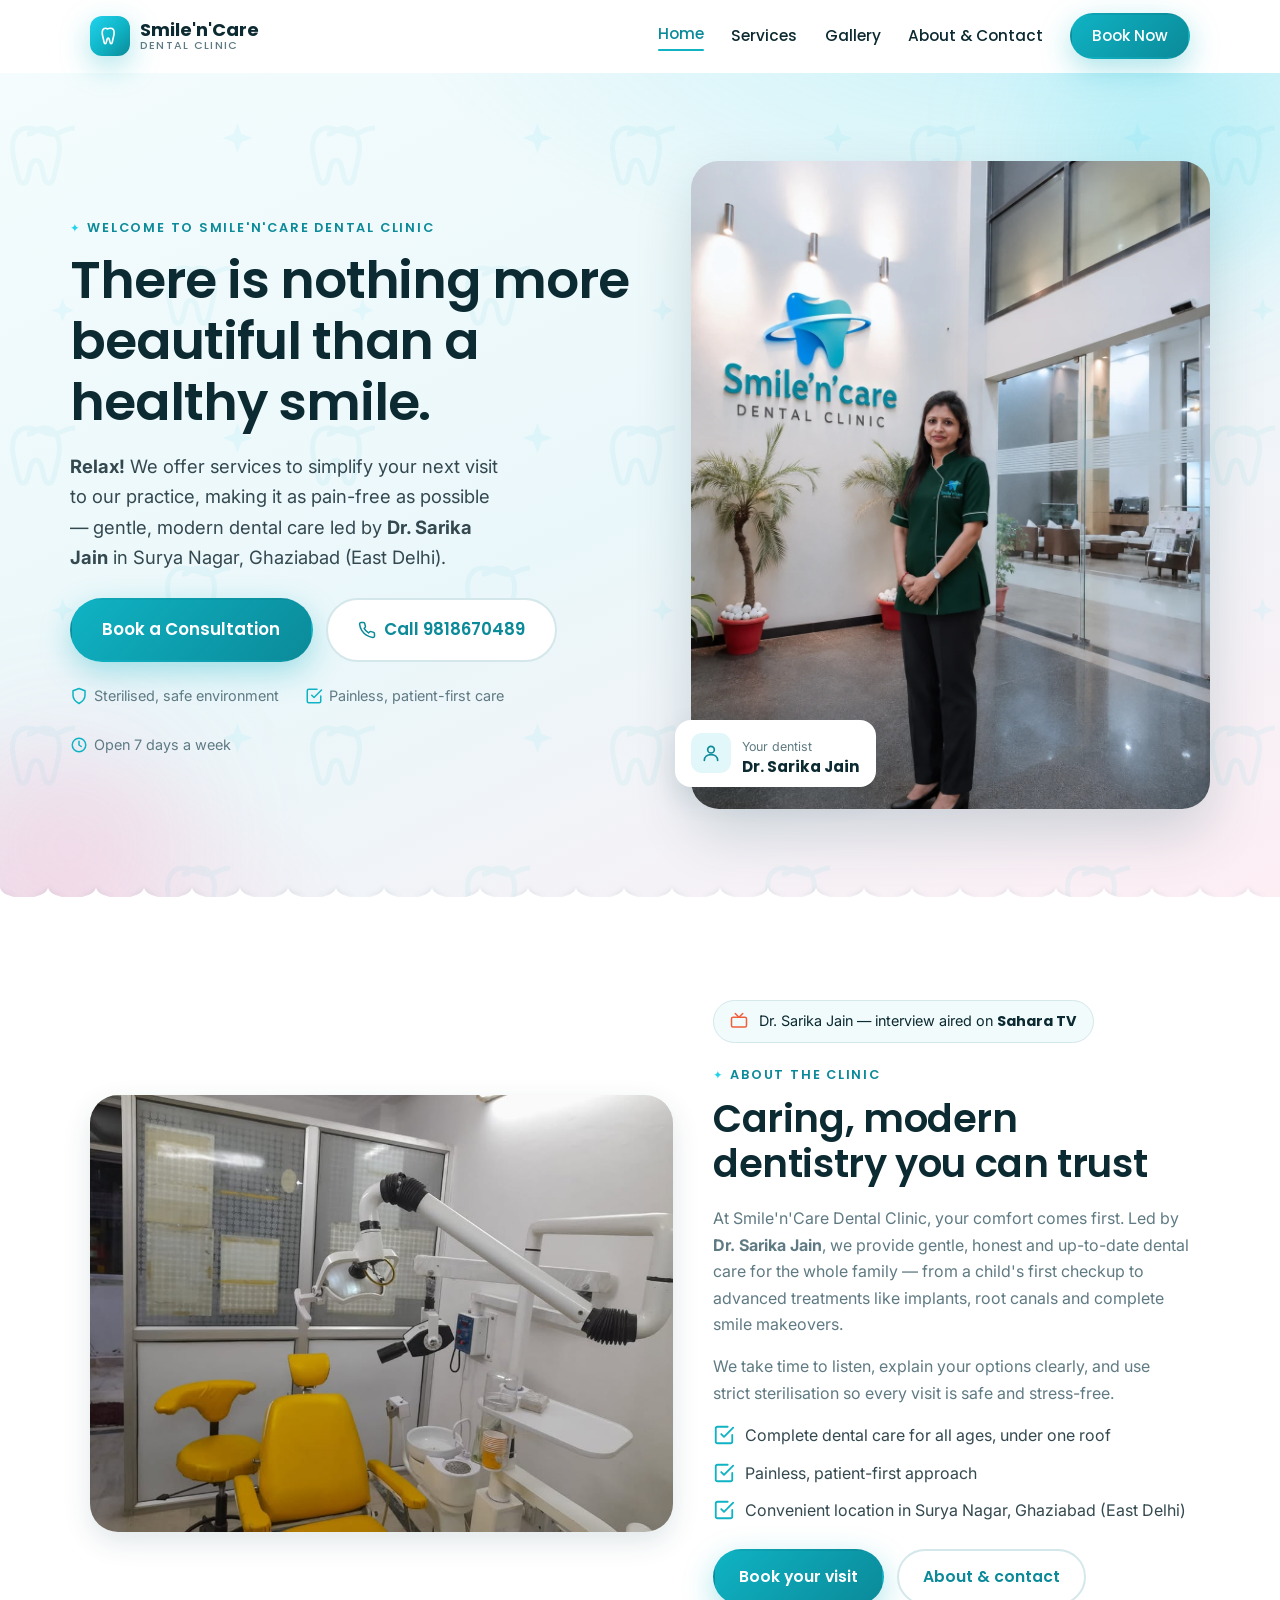
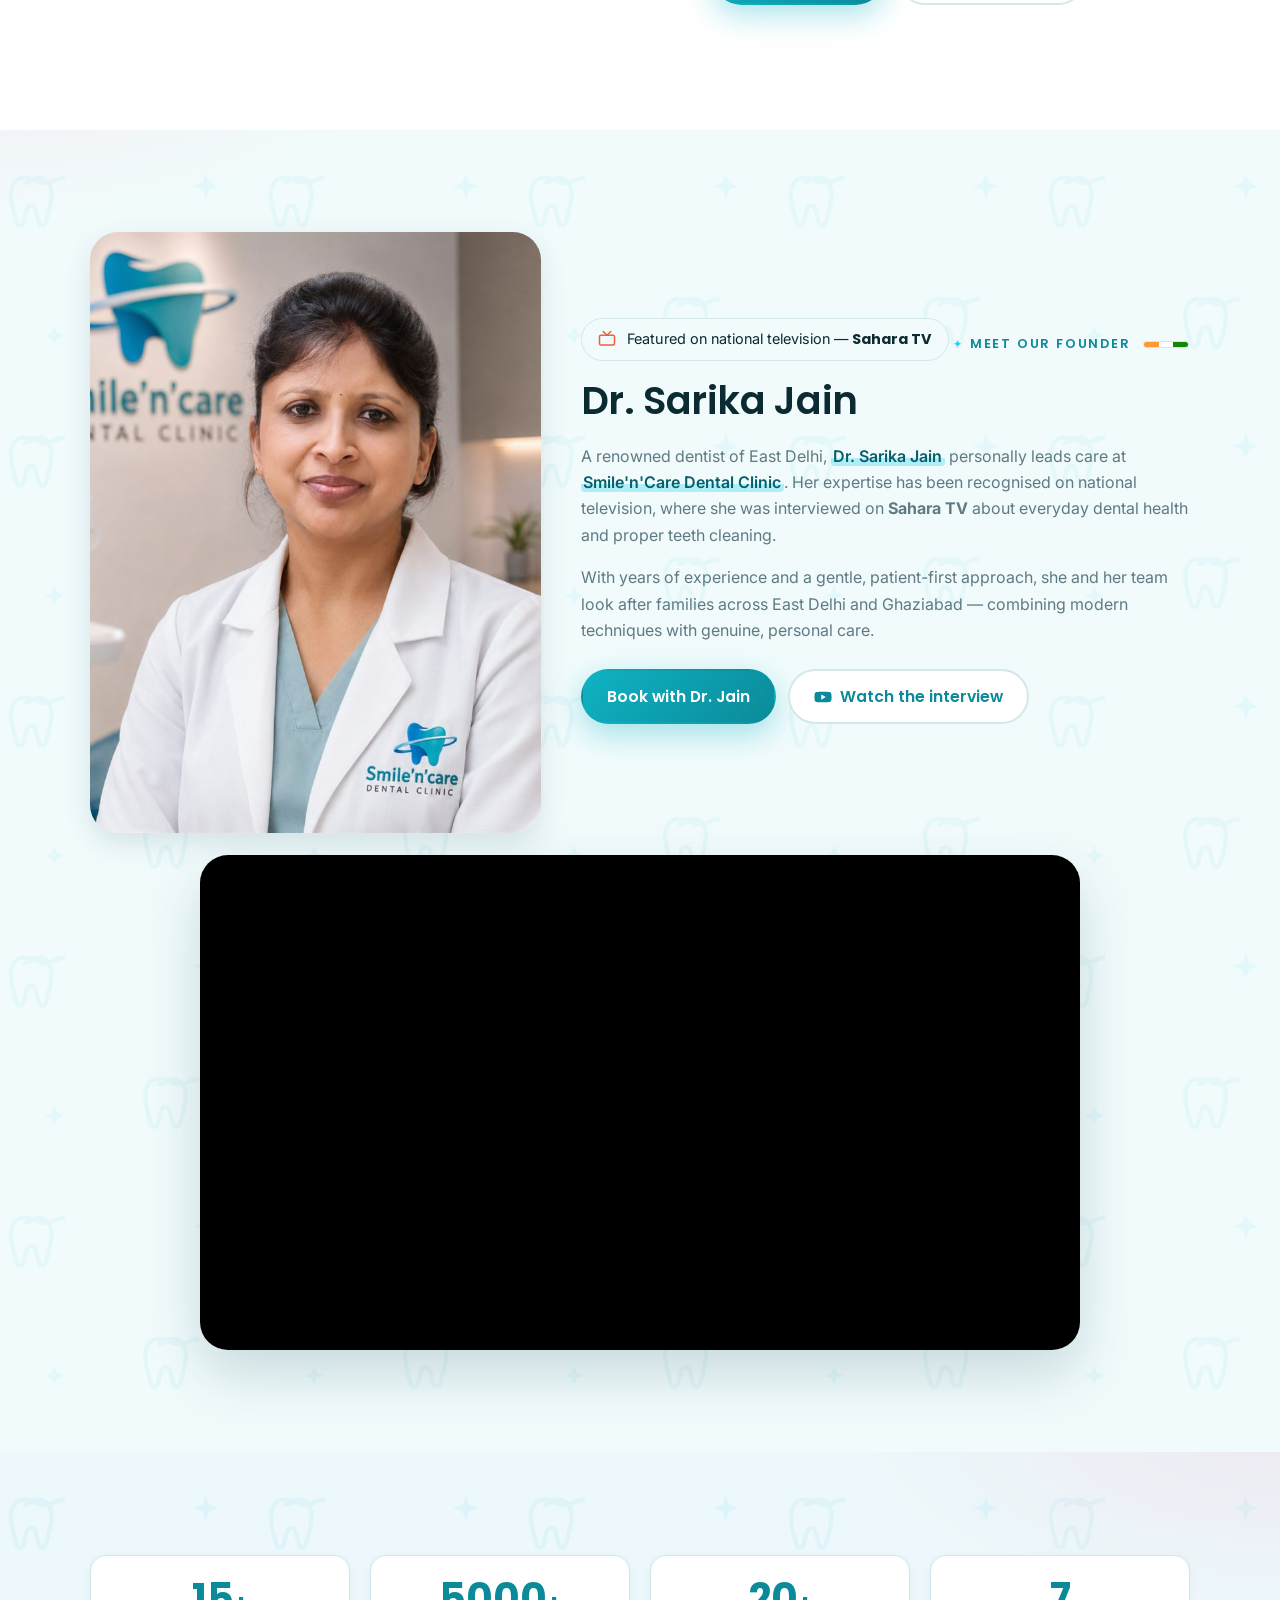
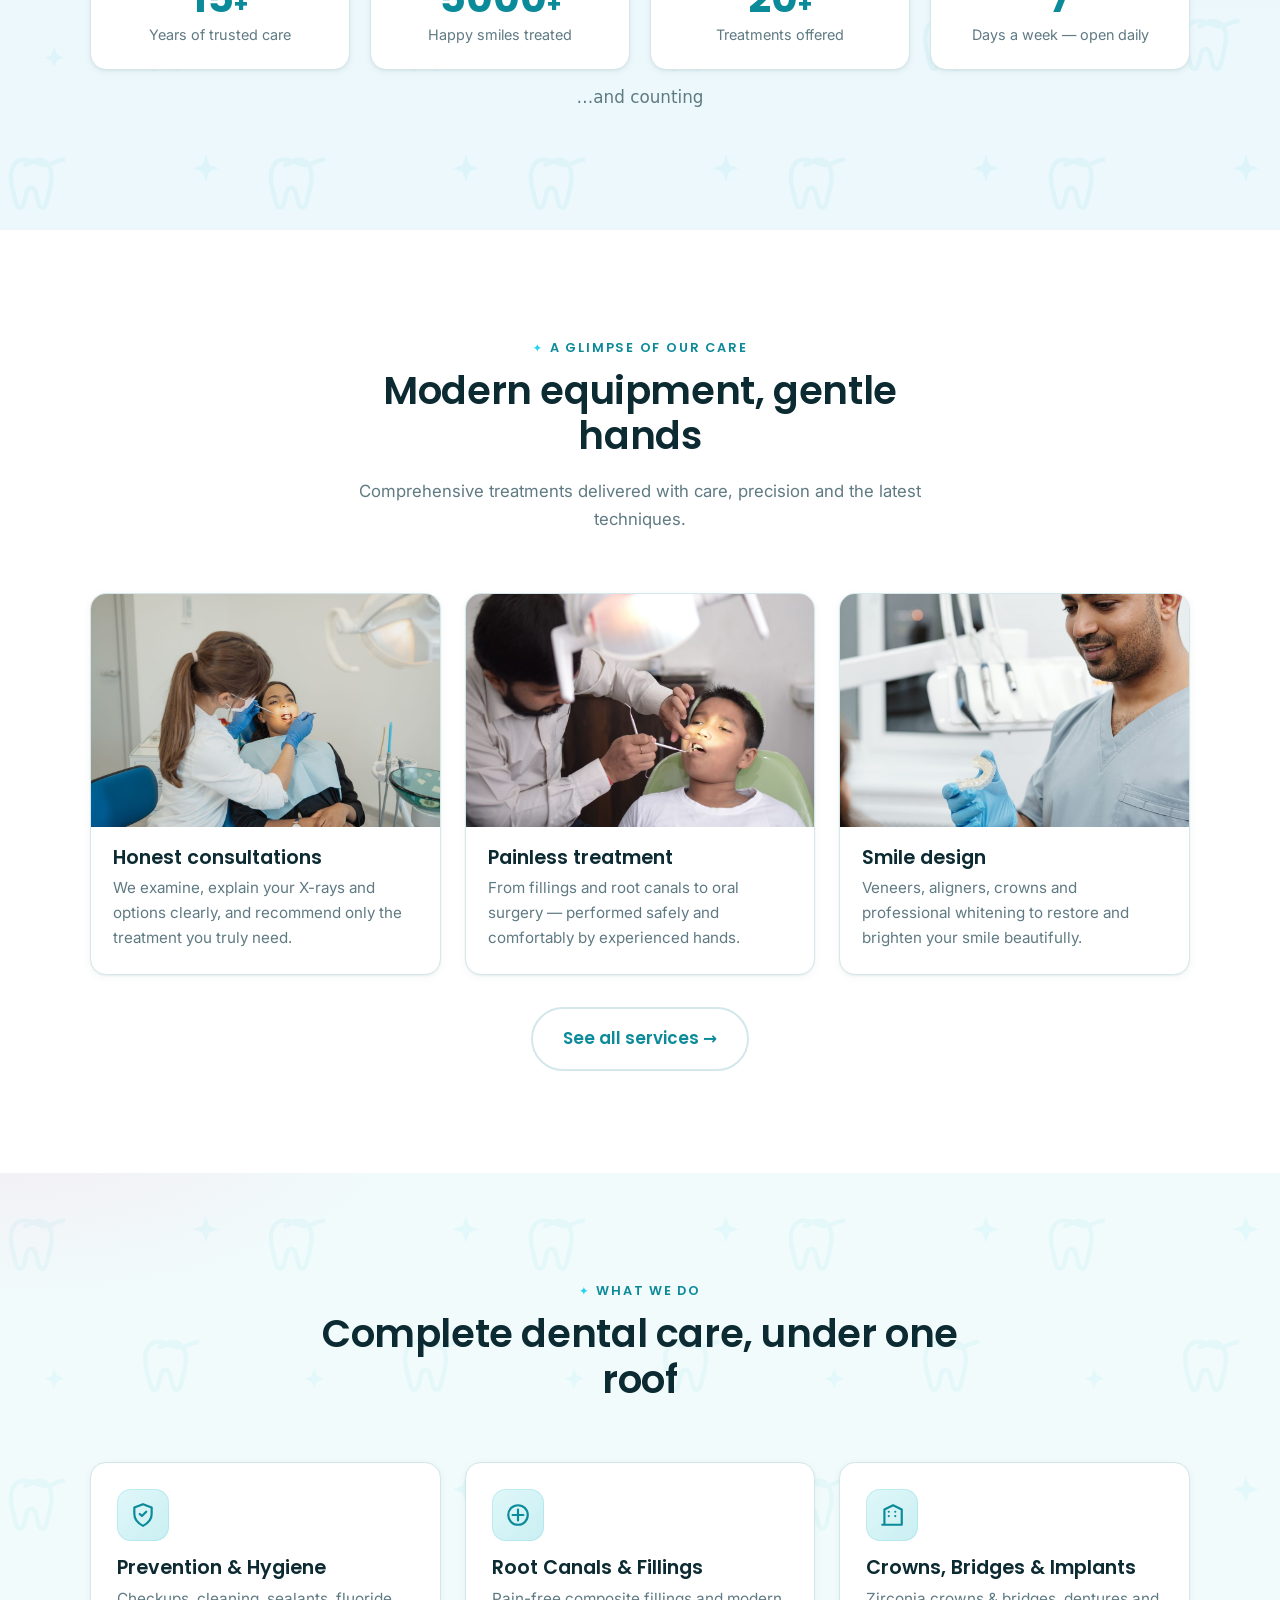
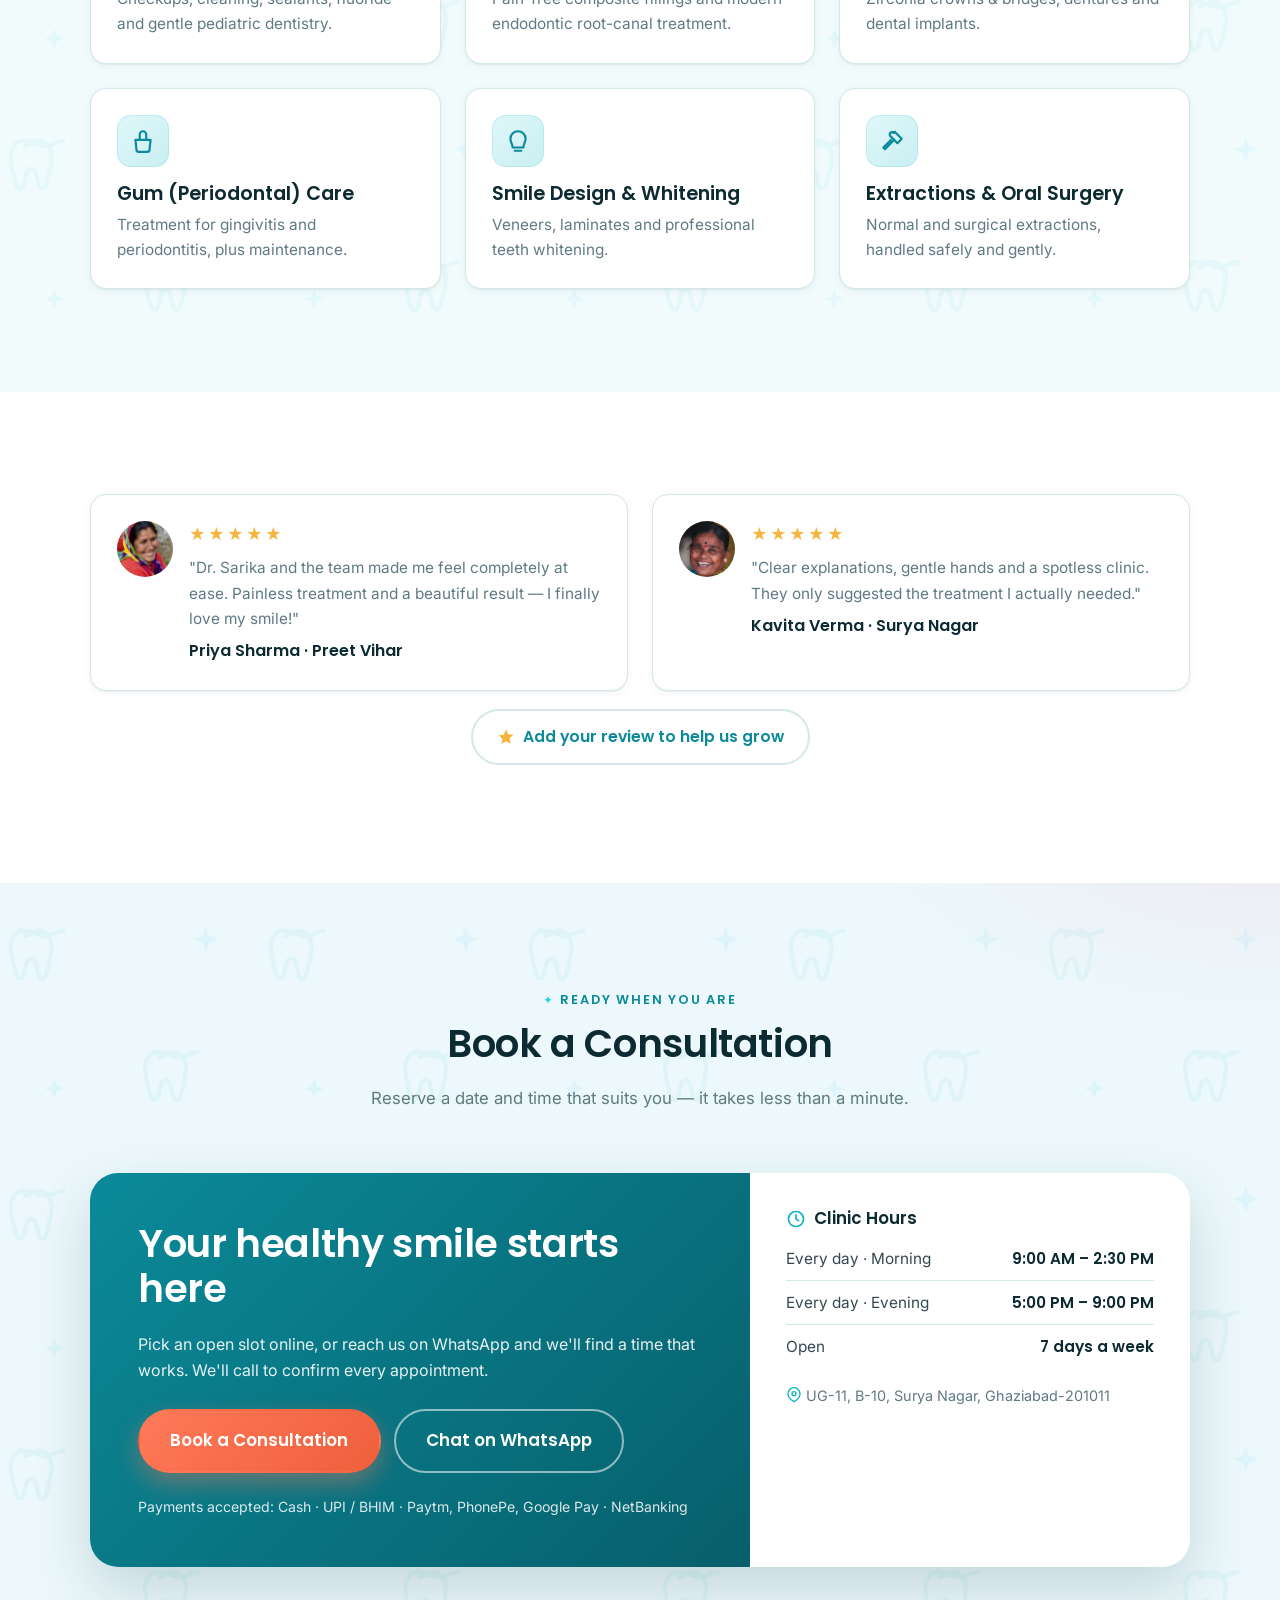
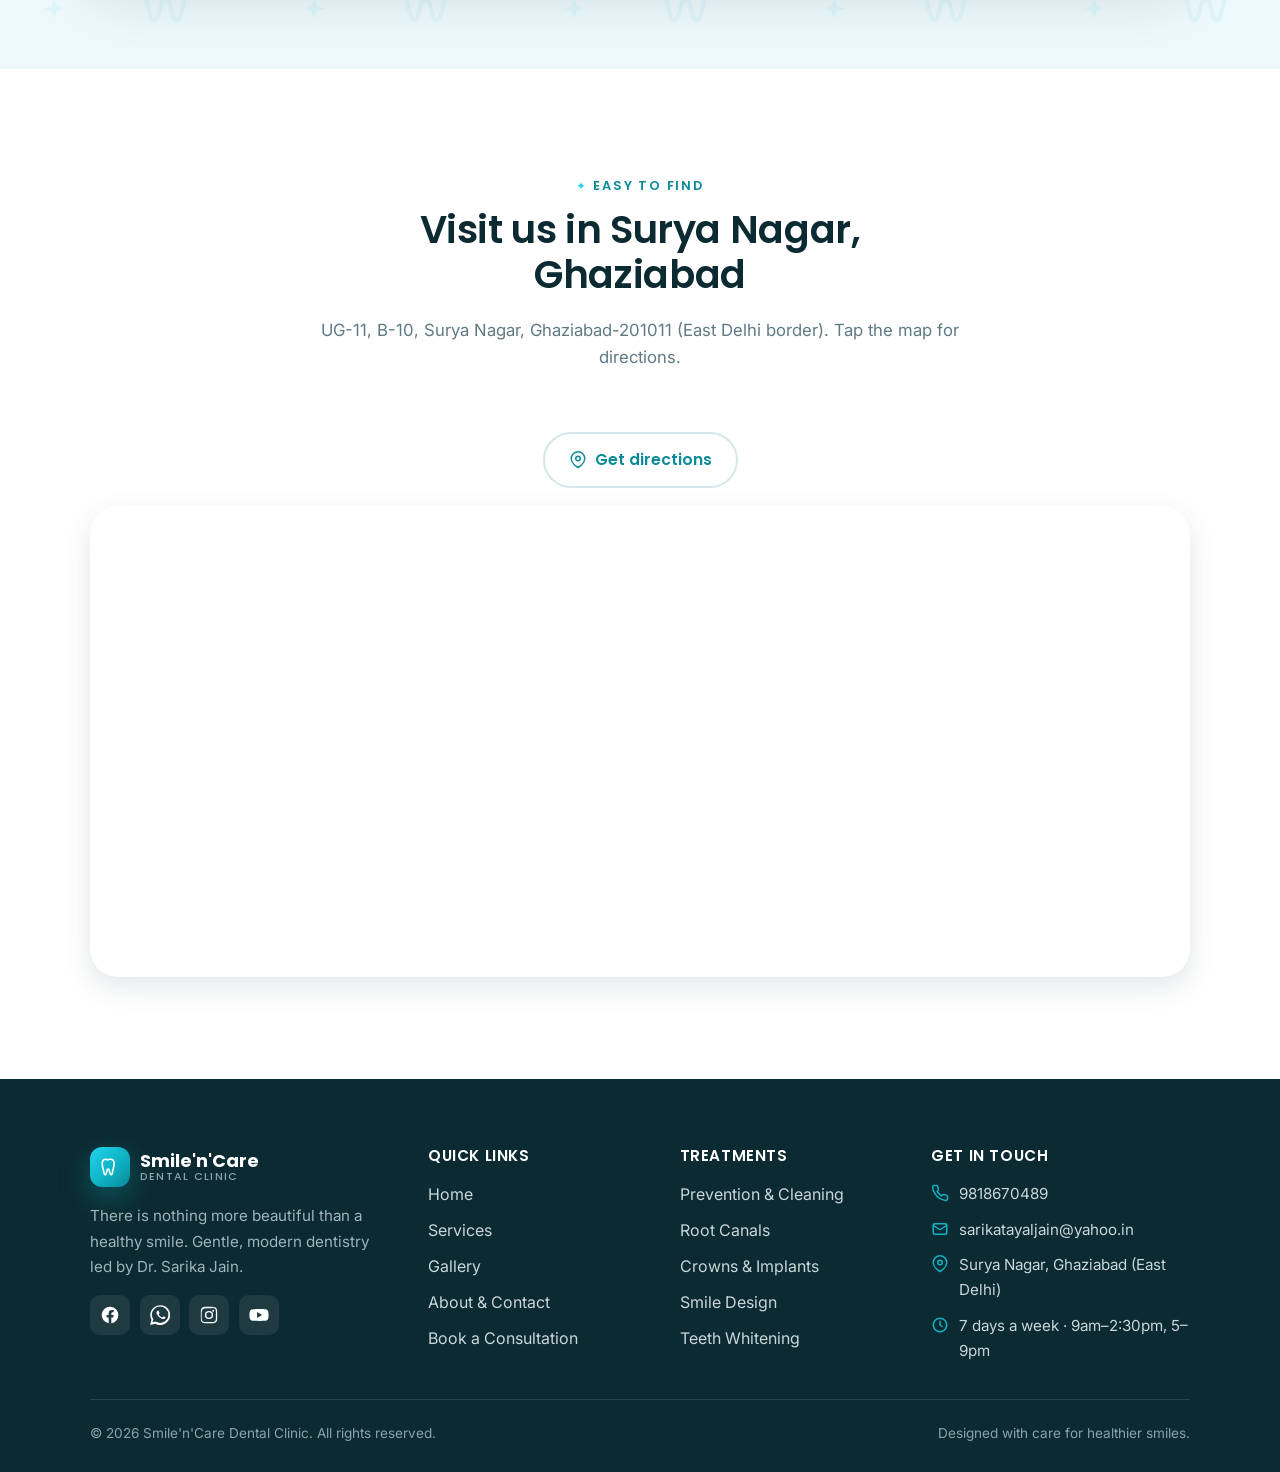
==== commit f8e63e8b: "Polish: single bullets, hero badge, hide demo badge, drop gallery note - Remove duplicate native lis" ====
--- a/index.html
+++ b/index.html
@@ -67,8 +67,8 @@
             <img class="hero-photo" src="assets/images/dr-sarika.webp"
                  alt="Dr. Sarika Jain at Smile'n'Care Dental Clinic" width="1083" height="1445" />
             <div class="hero-float">
-              <span class="ico"><svg viewBox="0 0 24 24" fill="none" stroke="currentColor" stroke-width="2" stroke-linecap="round" stroke-linejoin="round"><rect x="2" y="7" width="20" height="13" rx="2"/><path d="m17 2-5 5-5-5"/></svg></span>
-              <div><small>As featured on</small><b>Sahara TV</b></div>
+              <span class="ico"><svg viewBox="0 0 24 24" fill="none" stroke="currentColor" stroke-width="2" stroke-linecap="round" stroke-linejoin="round"><circle cx="12" cy="8" r="4"/><path d="M4 21c0-4.4 3.6-7 8-7s8 2.6 8 7"/></svg></span>
+              <div><small>Your dentist</small><b>Dr. Sarika Jain</b></div>
             </div>
           </div>
         </div>
--- a/assets/css/styles.css
+++ b/assets/css/styles.css
@@ -60,7 +60,7 @@
 a { color: var(--primary-dark); text-decoration: none; }
 a:hover { color: var(--primary-darker); }
 img { max-width: 100%; display: block; }
-ul { margin: 0; padding: 0; }
+ul { margin: 0; padding: 0; list-style: none; }
 
 .container { width: 100%; max-width: var(--container); margin: 0 auto; padding: 0 20px; }
 .section { padding: clamp(56px, 8vw, 104px) 0; }
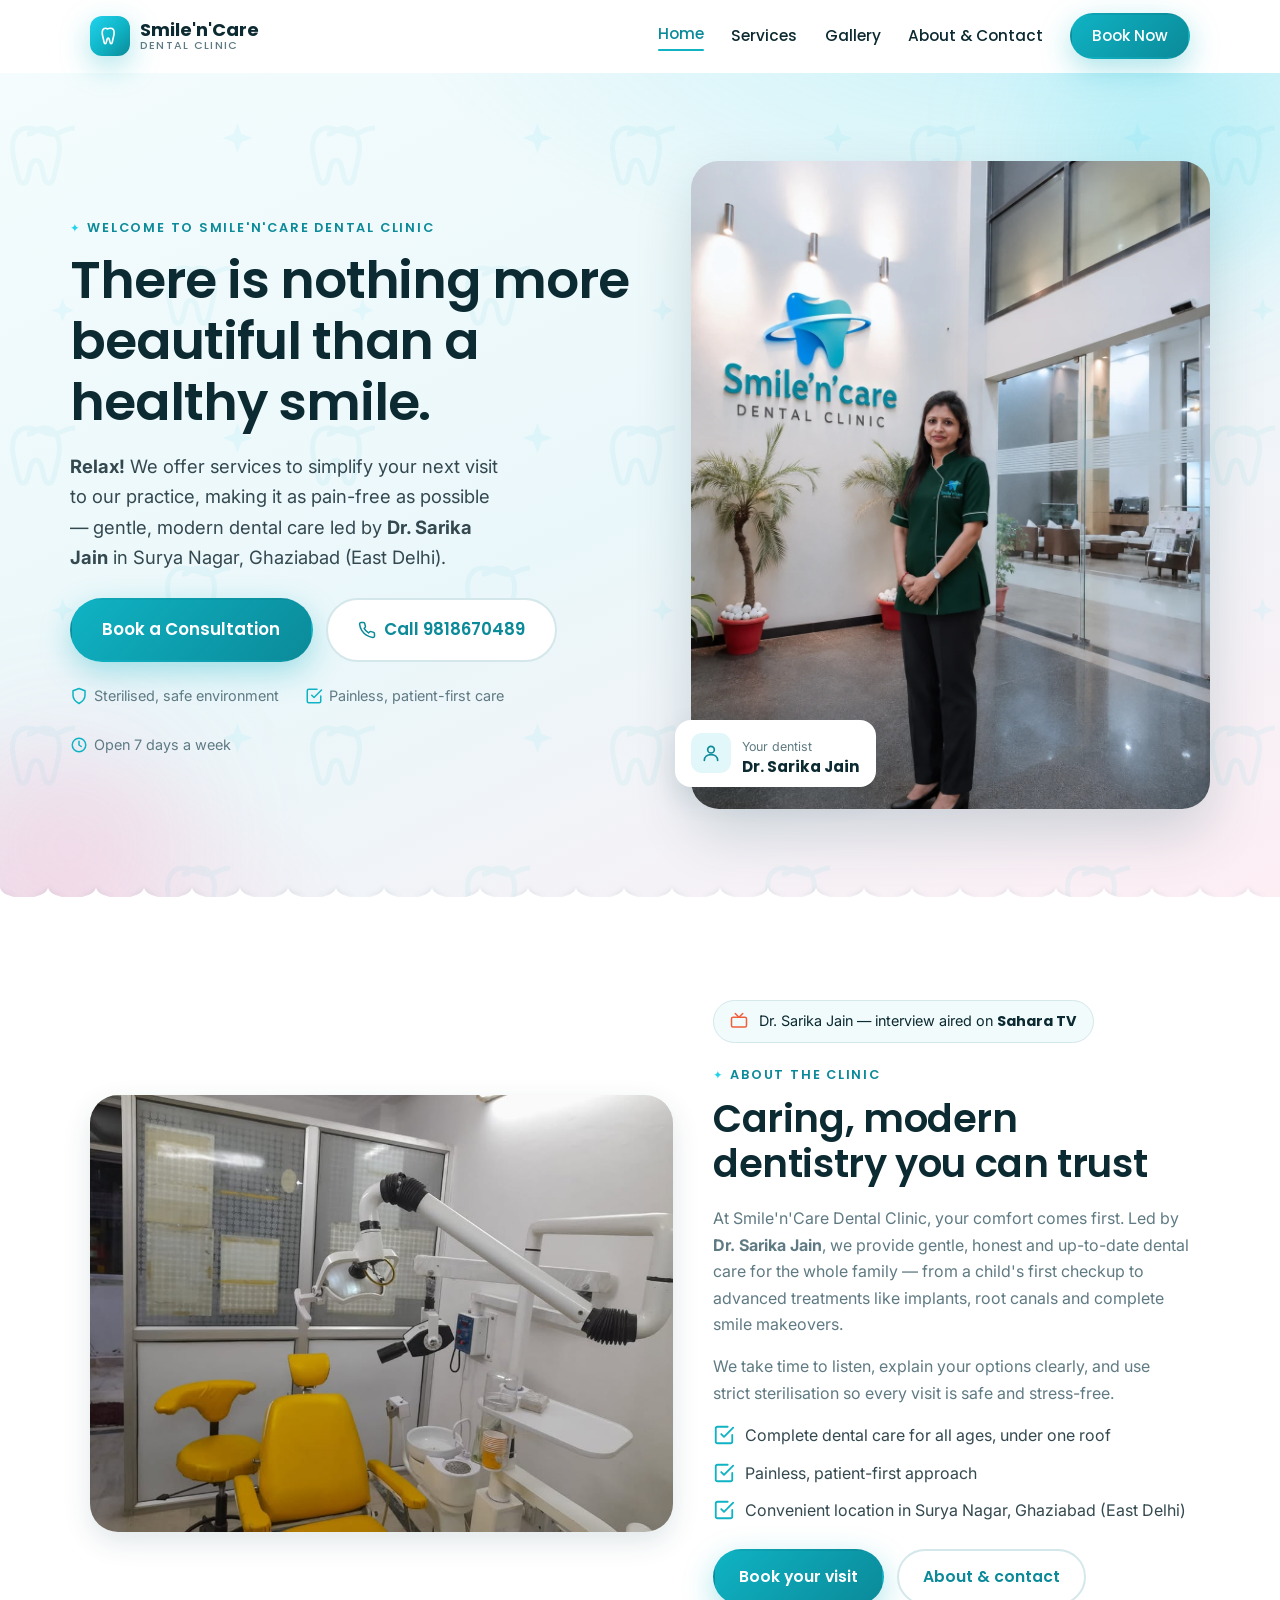
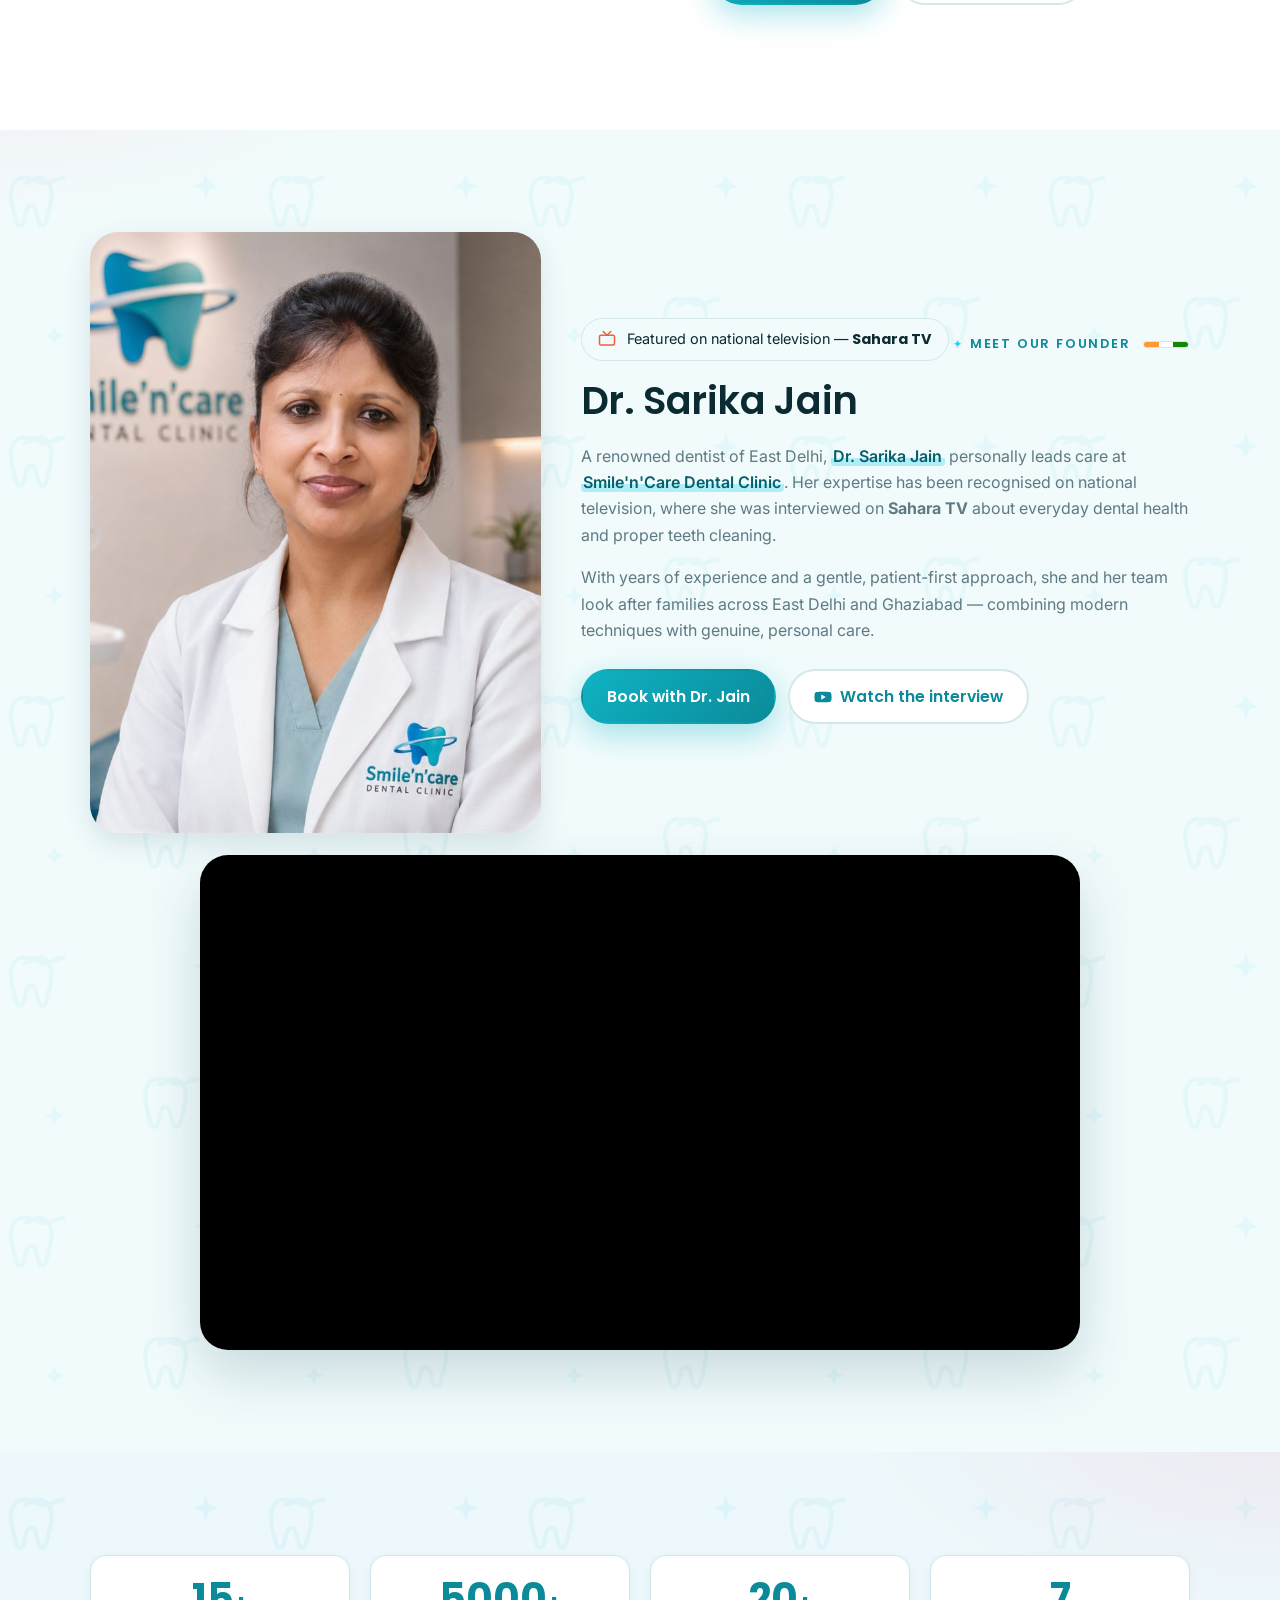
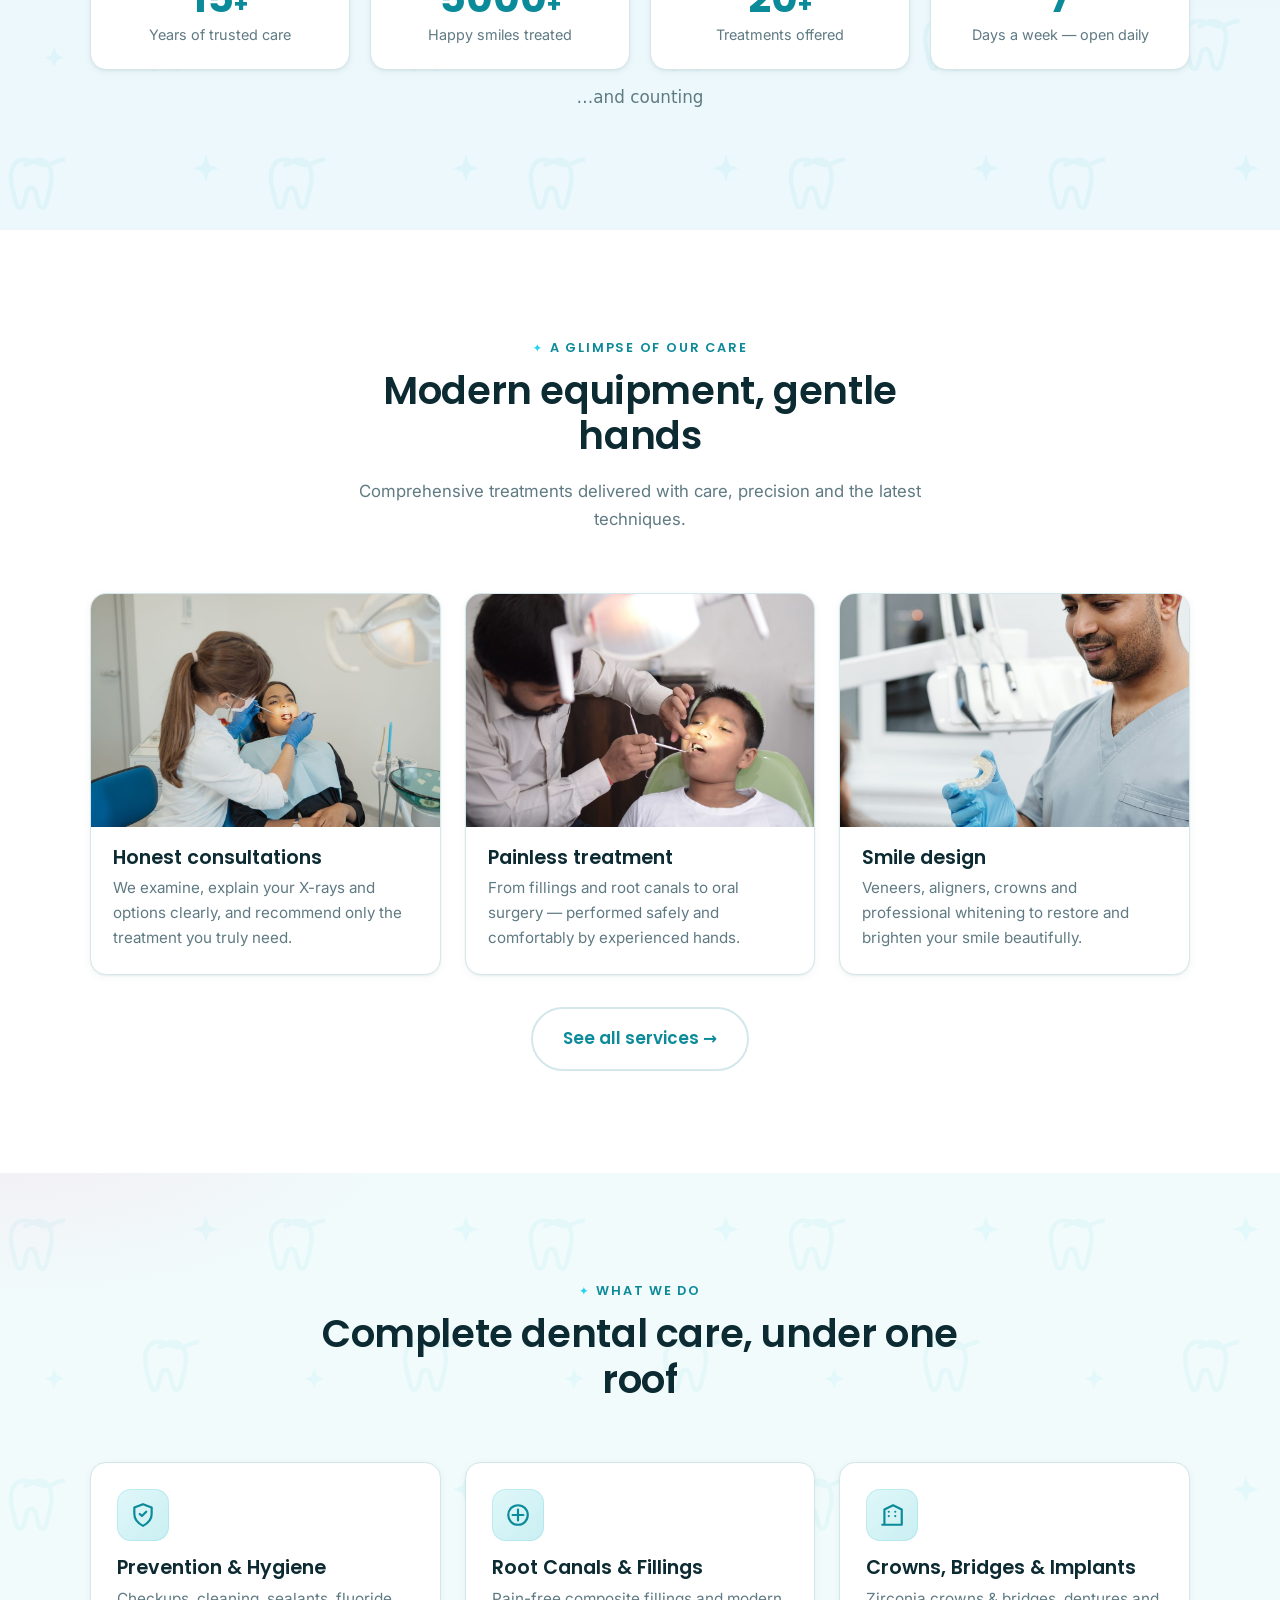
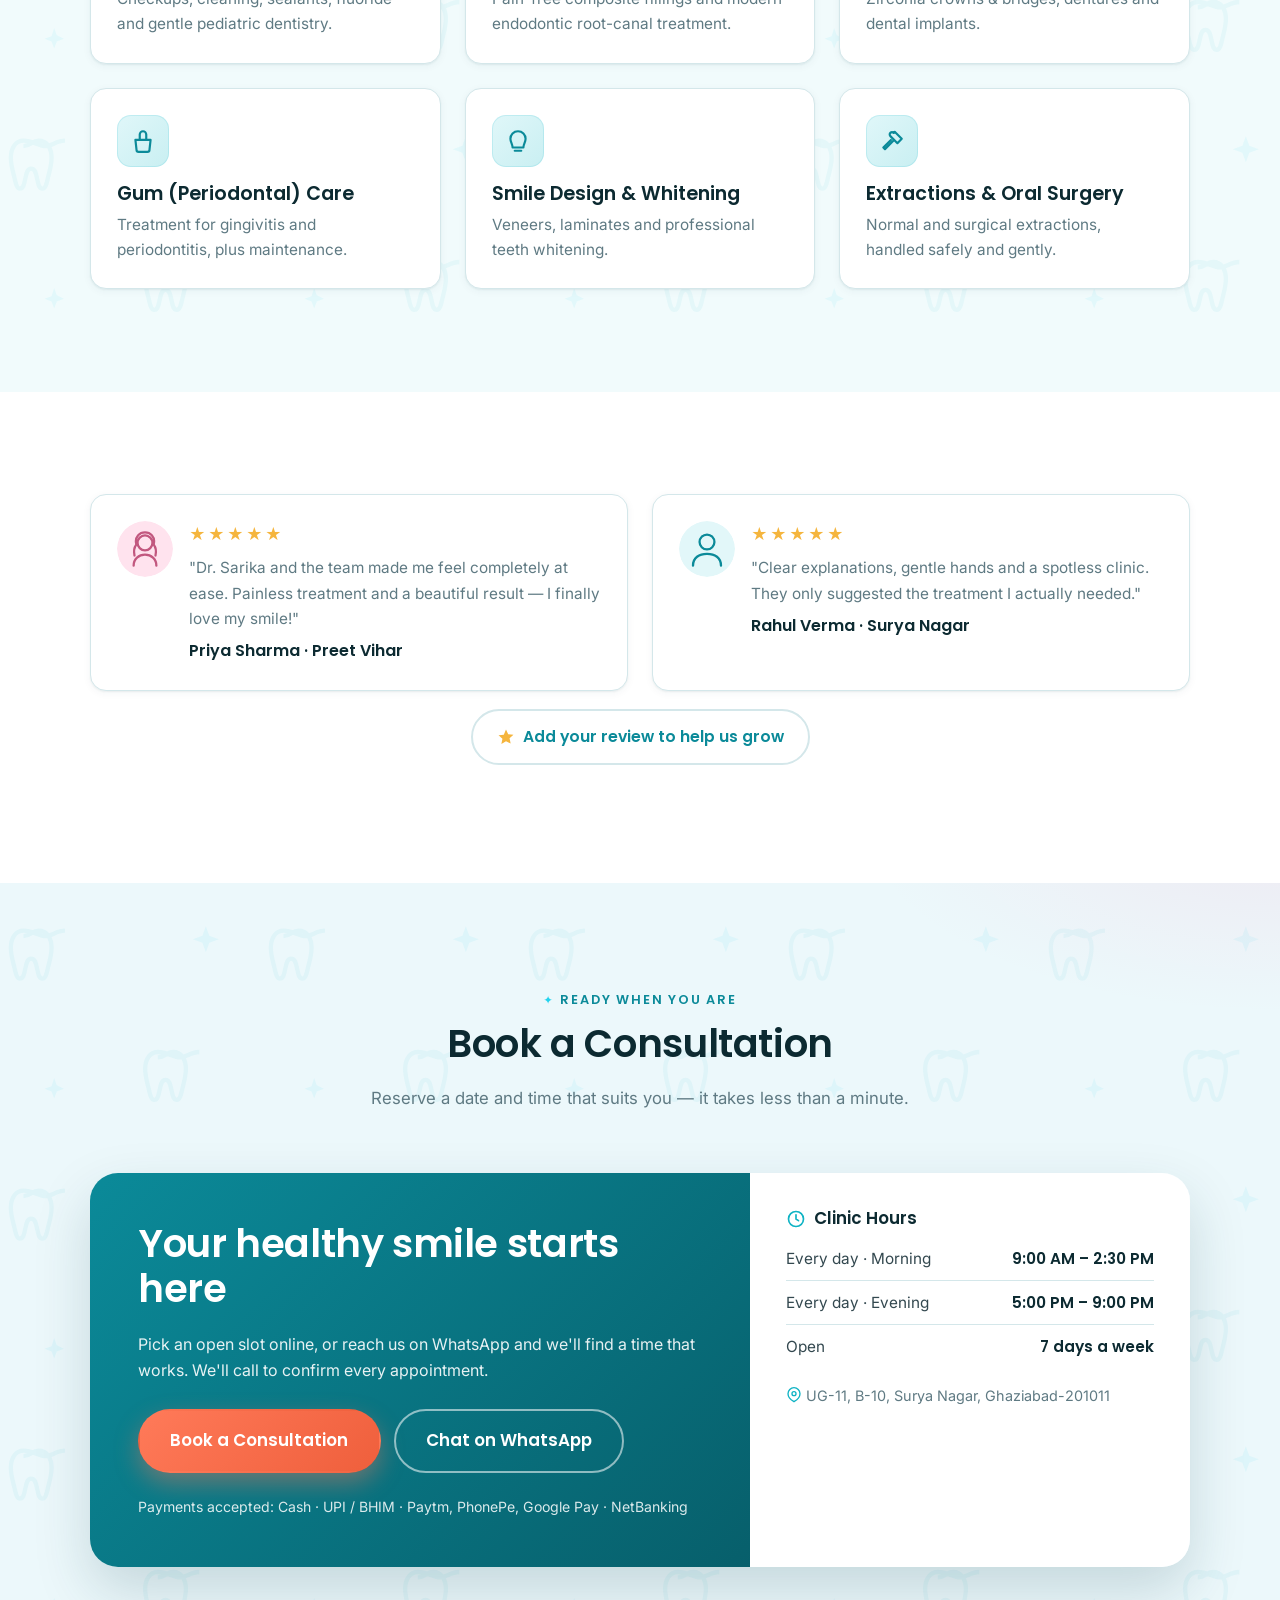
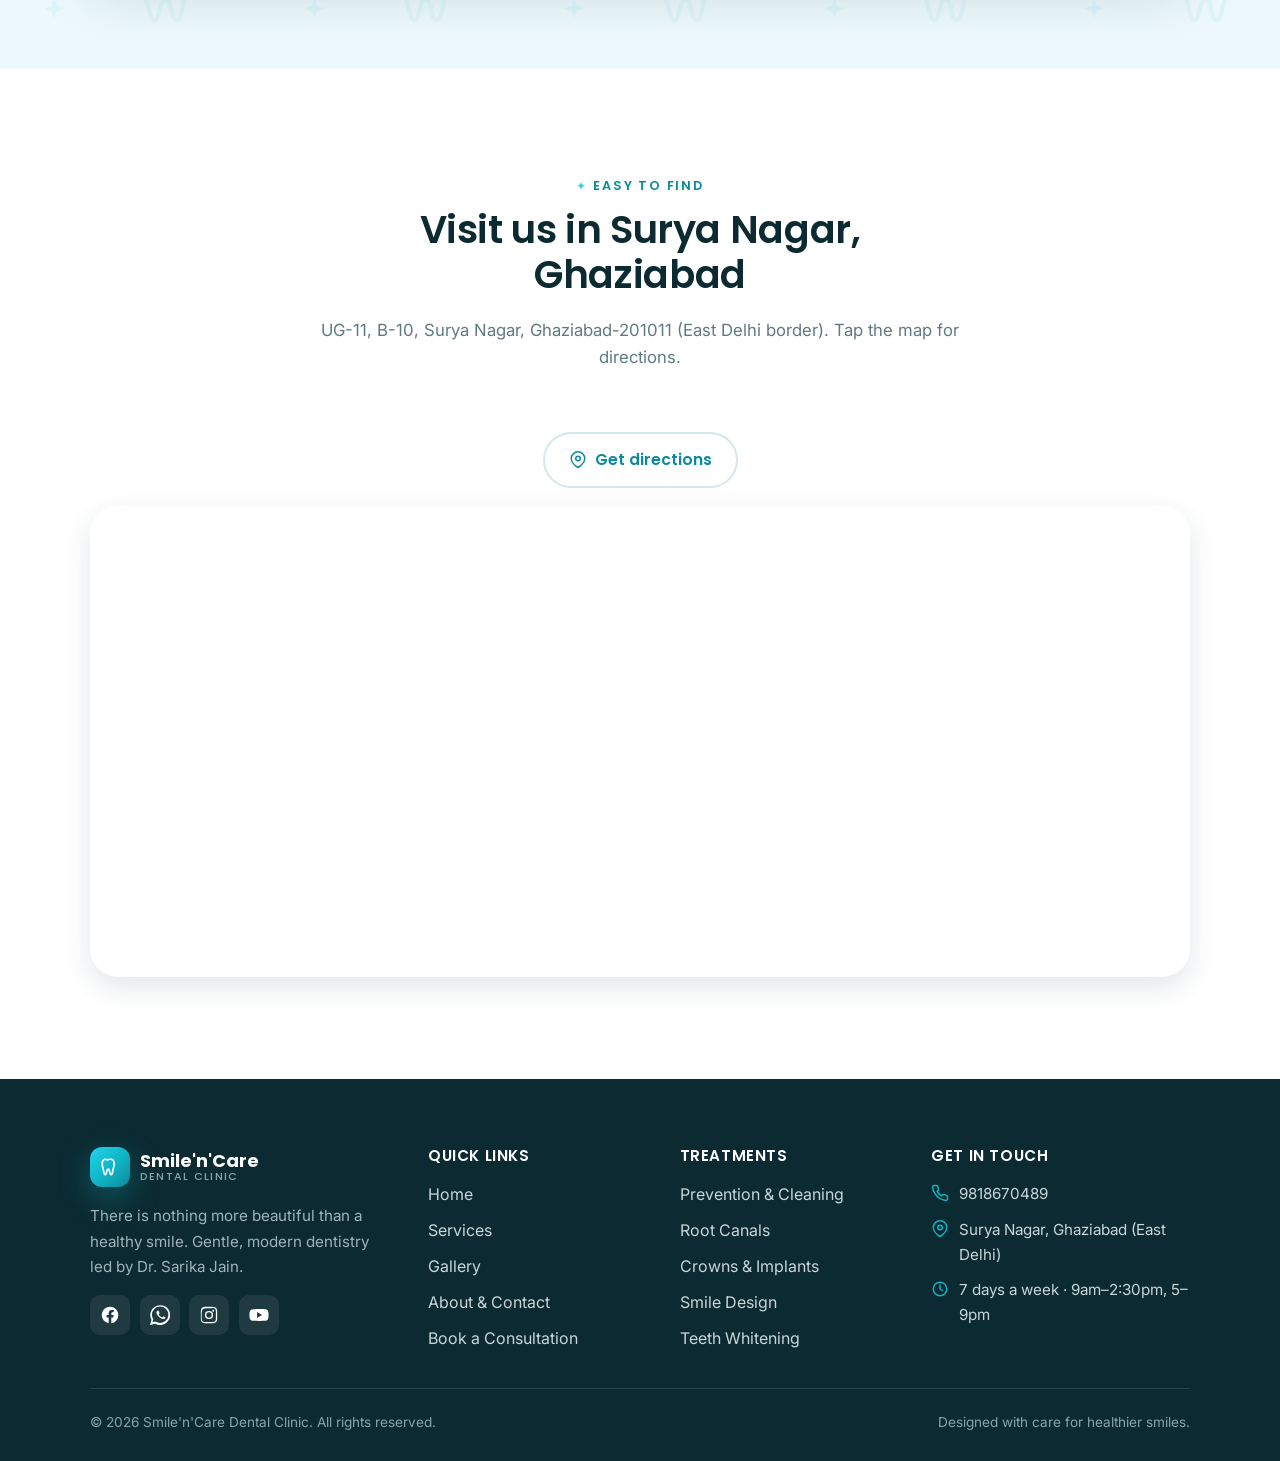
==== commit b905ca79: "Remove team card + email; use outlined male/female review avatars - Remove the "Our friendly team" p" ====
--- a/index.html
+++ b/index.html
@@ -240,7 +240,7 @@
       <div class="container">
         <div class="grid grid-2">
           <div class="card reveal testi-card">
-            <img src="assets/images/patient.jpg" alt="Happy patient" />
+            <img src="assets/images/avatar-female.svg" alt="Female patient review" />
             <div>
               <div class="stars">★★★★★</div>
               <p class="text-muted" style="margin:.5rem 0 0">"Dr. Sarika and the team made me feel completely at ease. Painless treatment and a beautiful result — I finally love my smile!"</p>
@@ -248,11 +248,11 @@
             </div>
           </div>
           <div class="card reveal testi-card">
-            <img src="assets/images/patient2.jpg" alt="Happy patient" />
+            <img src="assets/images/avatar-male.svg" alt="Male patient review" />
             <div>
               <div class="stars">★★★★★</div>
               <p class="text-muted" style="margin:.5rem 0 0">"Clear explanations, gentle hands and a spotless clinic. They only suggested the treatment I actually needed."</p>
-              <div class="who">Kavita Verma · Surya Nagar</div>
+              <div class="who">Rahul Verma · Surya Nagar</div>
             </div>
           </div>
         </div>
@@ -358,9 +358,7 @@
         <div>
           <h4>Get in touch</h4>
           <div class="foot-contact">
-            <a href="tel:+919818670489"><svg viewBox="0 0 24 24" fill="none" stroke="currentColor" stroke-width="2" stroke-linecap="round" stroke-linejoin="round"><path d="M22 16.92v3a2 2 0 0 1-2.18 2 19.79 19.79 0 0 1-8.63-3.07 19.5 19.5 0 0 1-6-6 19.79 19.79 0 0 1-3.07-8.67A2 2 0 0 1 4.11 2h3a2 2 0 0 1 2 1.72c.13.96.36 1.9.7 2.81a2 2 0 0 1-.45 2.11L8.09 9.91a16 16 0 0 0 6 6l1.27-1.27a2 2 0 0 1 2.11-.45c.9.34 1.85.57 2.81.7A2 2 0 0 1 22 16.92z"/></svg> 9818670489</a>
-            <a href="mailto:sarikatayaljain@yahoo.in"><svg viewBox="0 0 24 24" fill="none" stroke="currentColor" stroke-width="2" stroke-linecap="round" stroke-linejoin="round"><rect x="3" y="5" width="18" height="14" rx="2"/><path d="m3 7 9 6 9-6"/></svg> sarikatayaljain@yahoo.in</a>
-            <span><svg viewBox="0 0 24 24" fill="none" stroke="currentColor" stroke-width="2" stroke-linecap="round" stroke-linejoin="round"><path d="M21 10c0 7-9 12-9 12s-9-5-9-12a9 9 0 0 1 18 0z"/><circle cx="12" cy="10" r="3"/></svg> Surya Nagar, Ghaziabad (East Delhi)</span>
+            <a href="tel:+919818670489"><svg viewBox="0 0 24 24" fill="none" stroke="currentColor" stroke-width="2" stroke-linecap="round" stroke-linejoin="round"><path d="M22 16.92v3a2 2 0 0 1-2.18 2 19.79 19.79 0 0 1-8.63-3.07 19.5 19.5 0 0 1-6-6 19.79 19.79 0 0 1-3.07-8.67A2 2 0 0 1 4.11 2h3a2 2 0 0 1 2 1.72c.13.96.36 1.9.7 2.81a2 2 0 0 1-.45 2.11L8.09 9.91a16 16 0 0 0 6 6l1.27-1.27a2 2 0 0 1 2.11-.45c.9.34 1.85.57 2.81.7A2 2 0 0 1 22 16.92z"/></svg> 9818670489</a>            <span><svg viewBox="0 0 24 24" fill="none" stroke="currentColor" stroke-width="2" stroke-linecap="round" stroke-linejoin="round"><path d="M21 10c0 7-9 12-9 12s-9-5-9-12a9 9 0 0 1 18 0z"/><circle cx="12" cy="10" r="3"/></svg> Surya Nagar, Ghaziabad (East Delhi)</span>
             <span><svg viewBox="0 0 24 24" fill="none" stroke="currentColor" stroke-width="2" stroke-linecap="round" stroke-linejoin="round"><circle cx="12" cy="12" r="9"/><path d="M12 7v5l3 2"/></svg> 7 days a week · 9am–2:30pm, 5–9pm</span>
           </div>
         </div>
